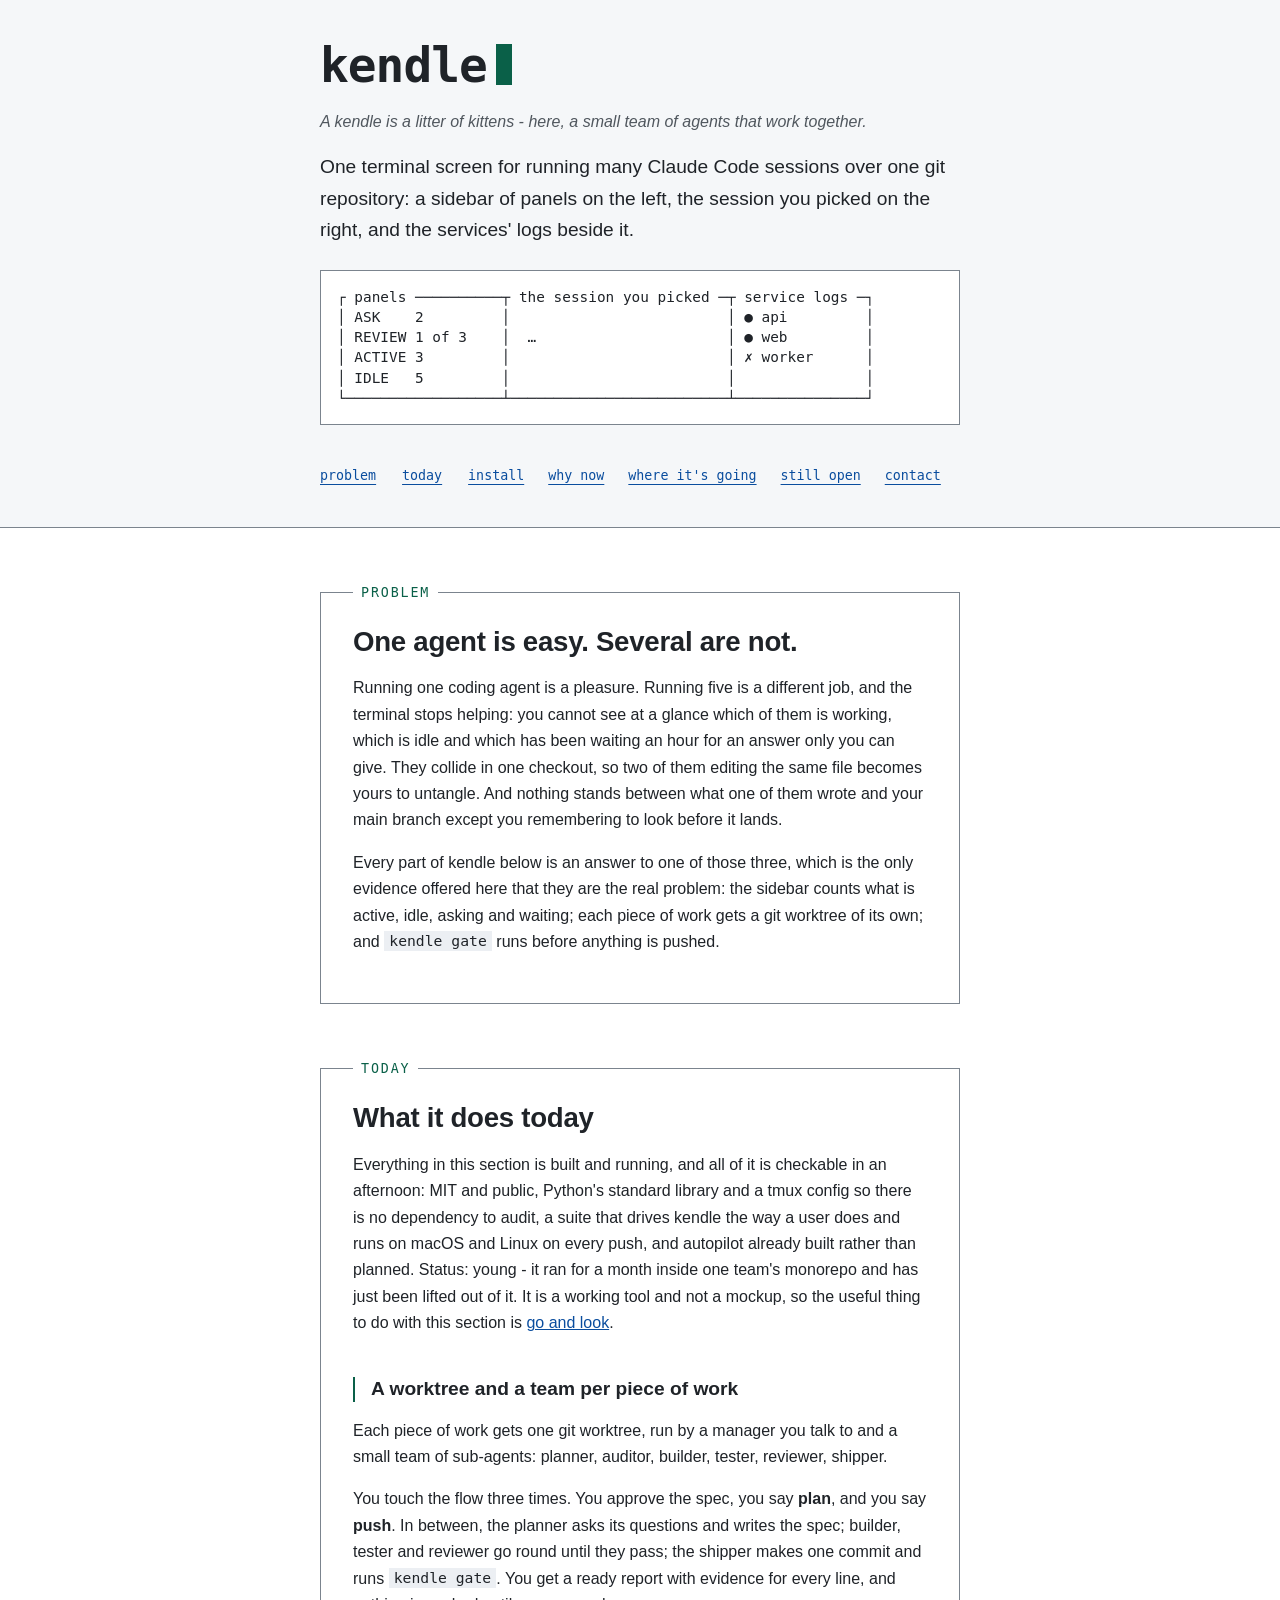
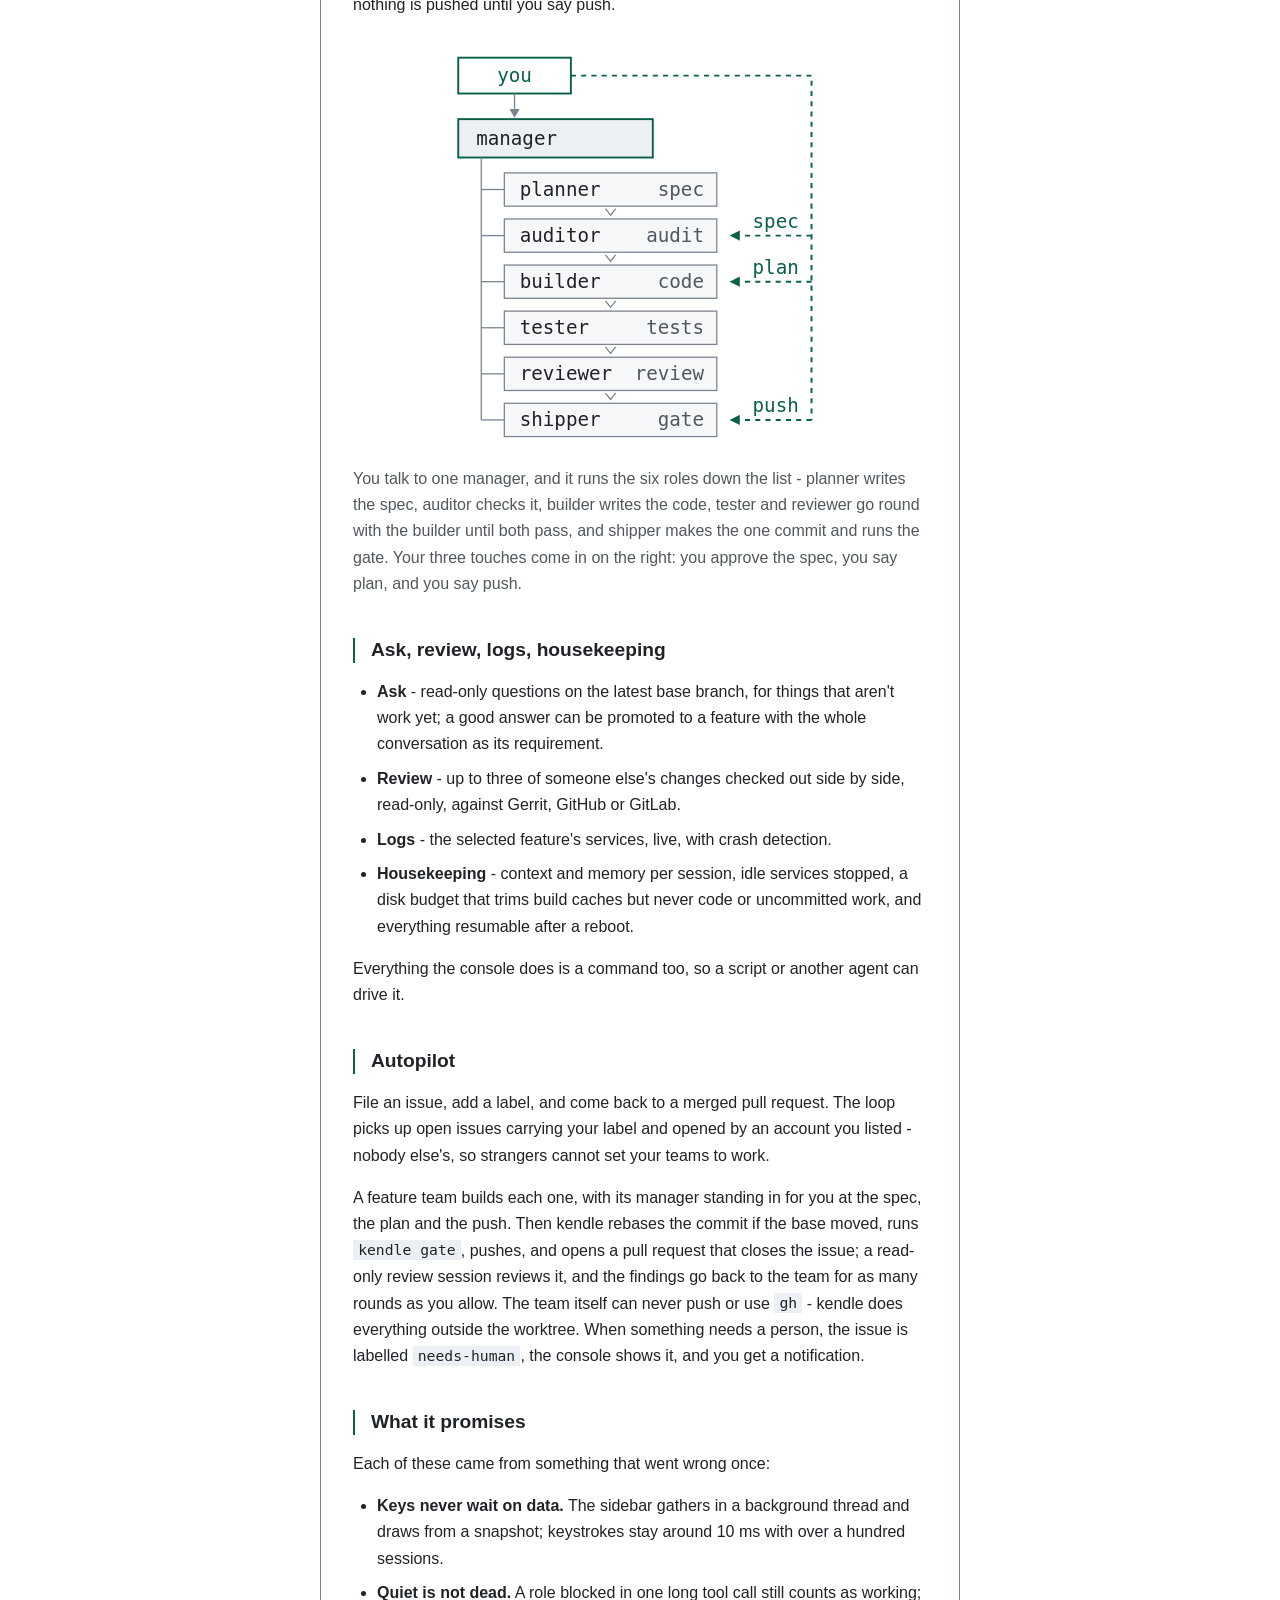
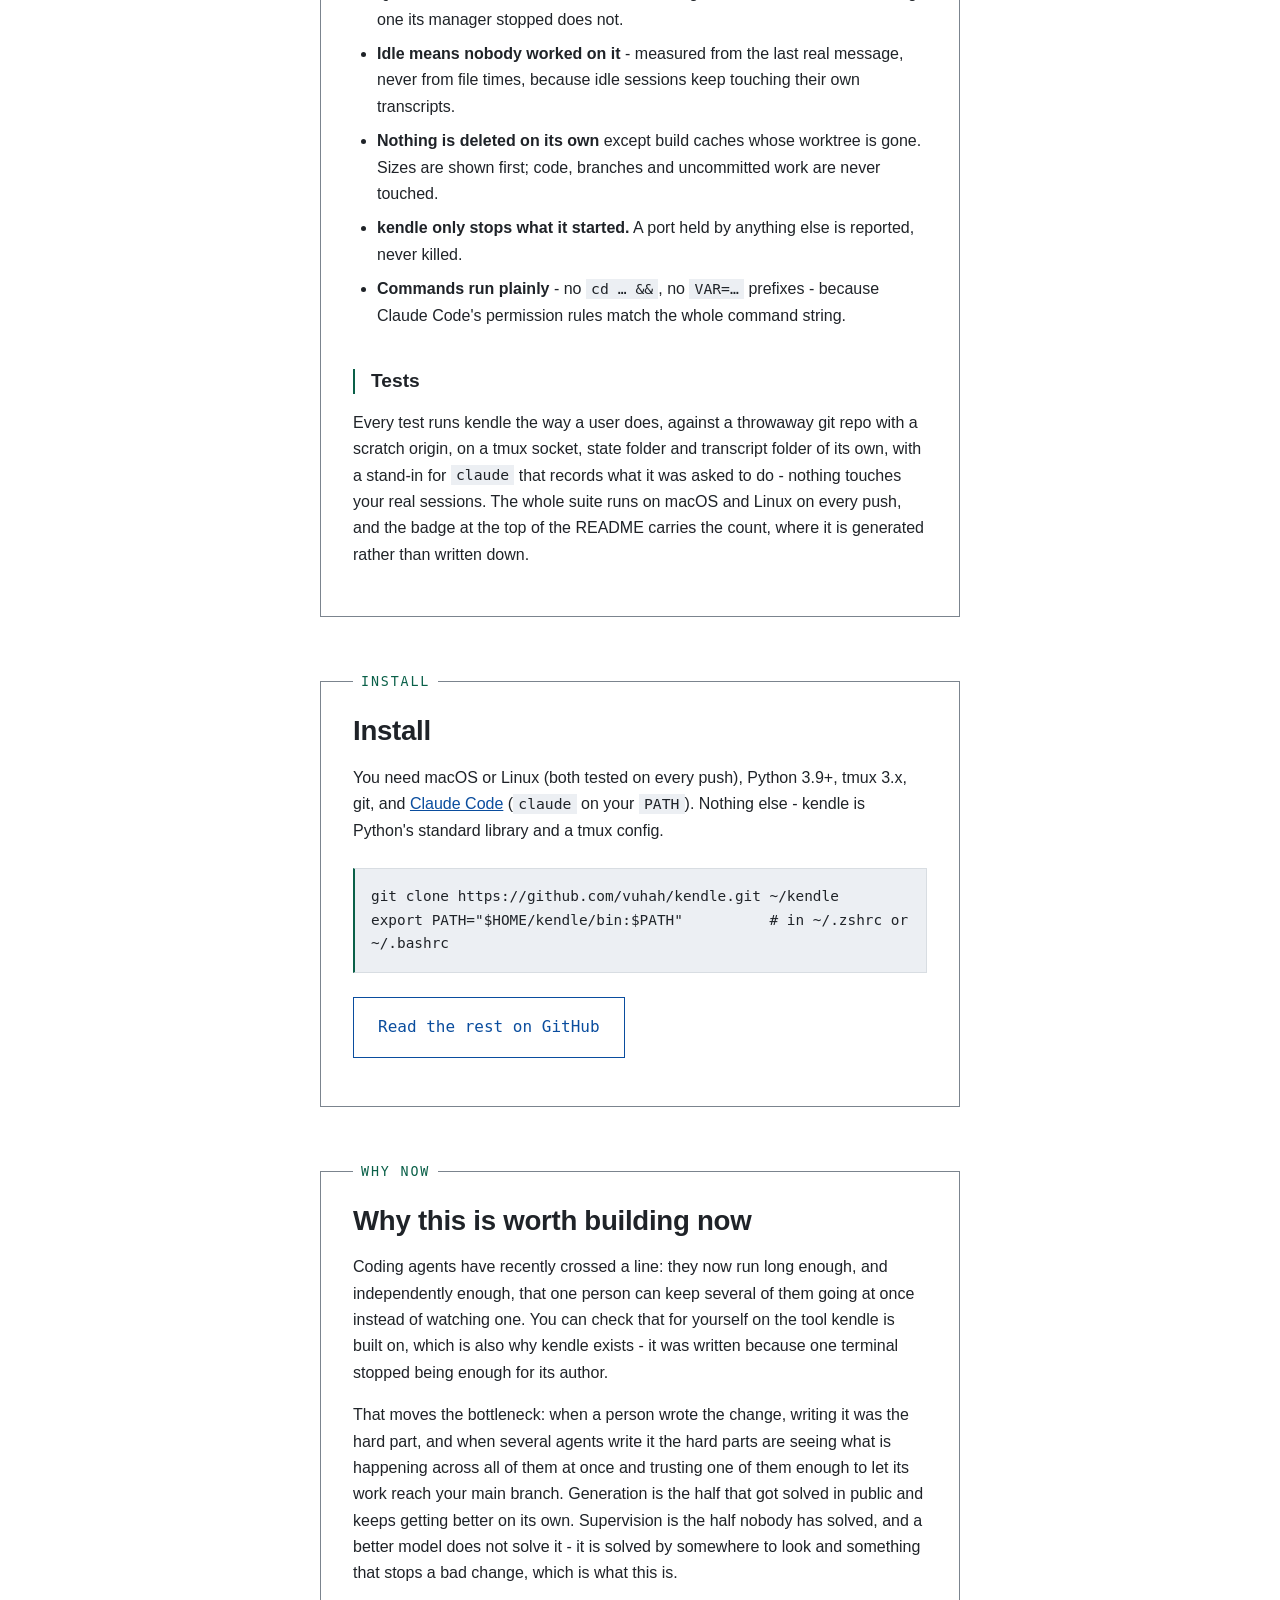
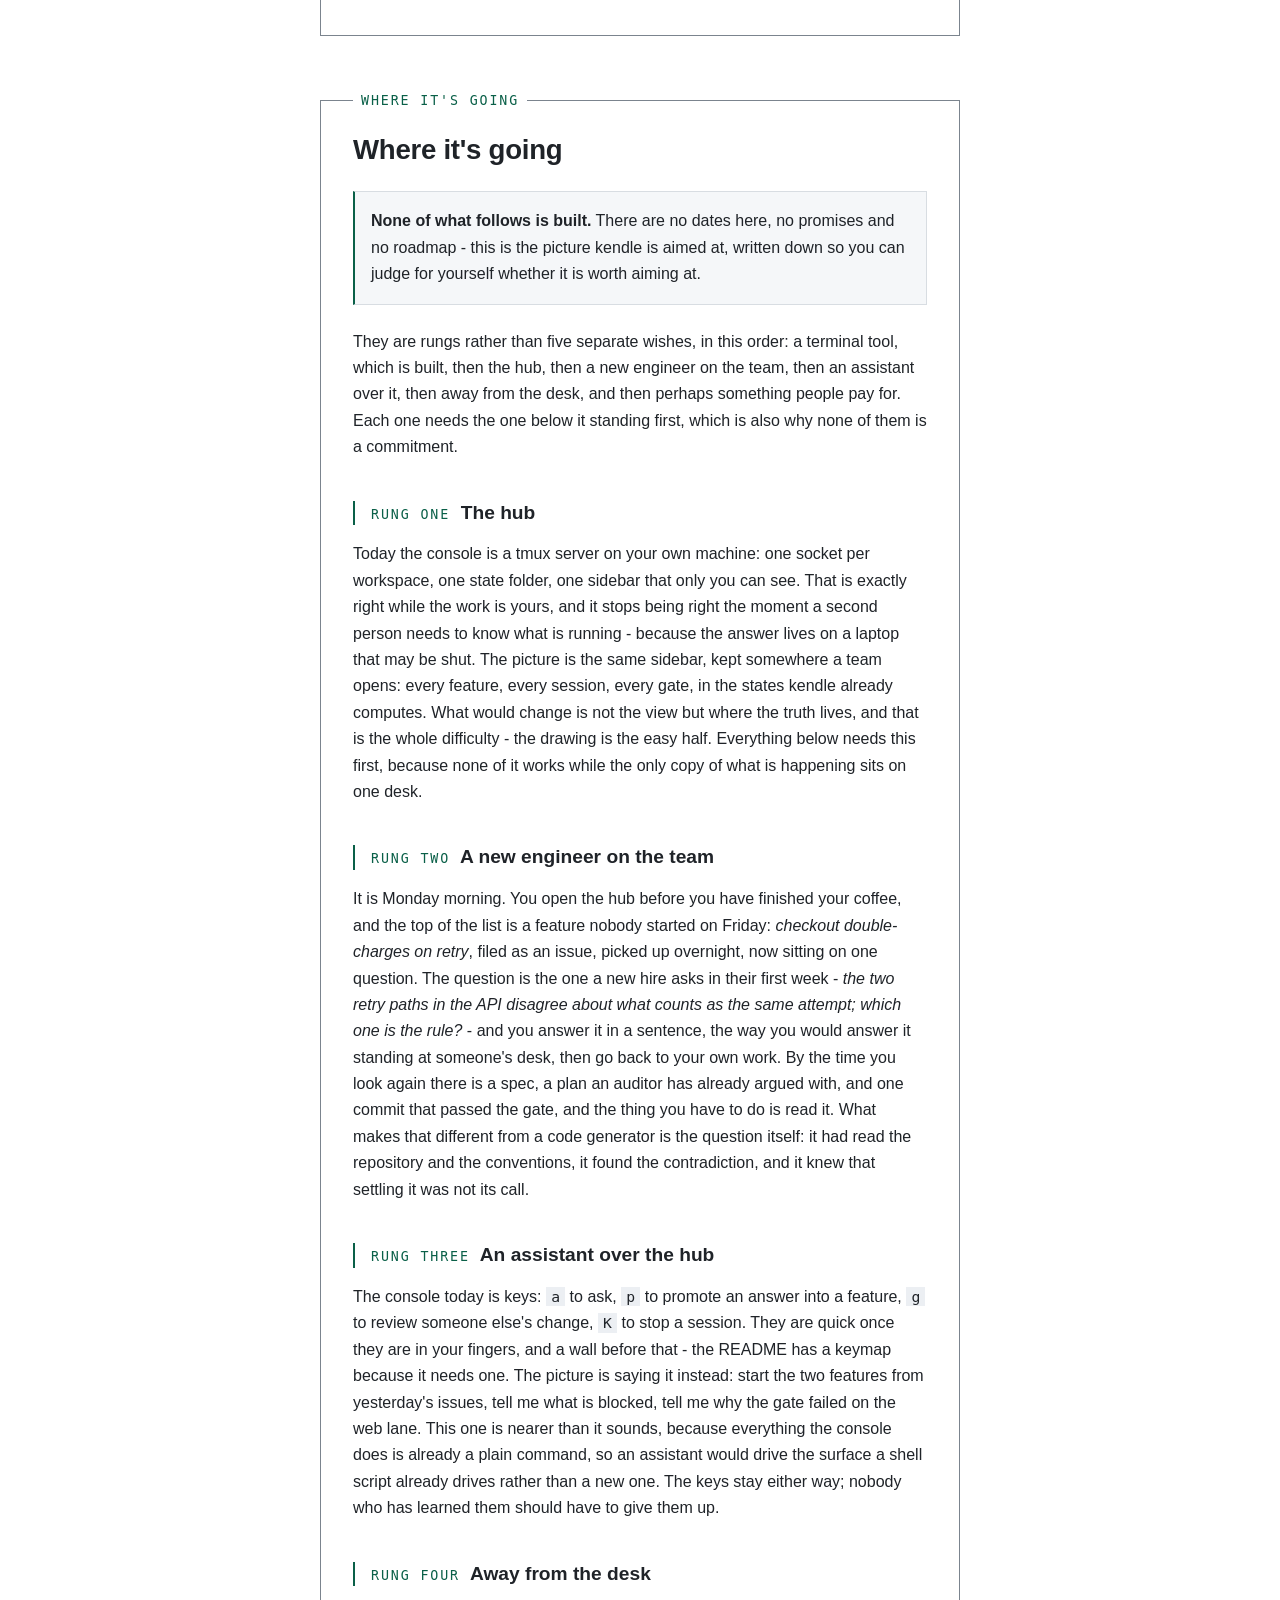
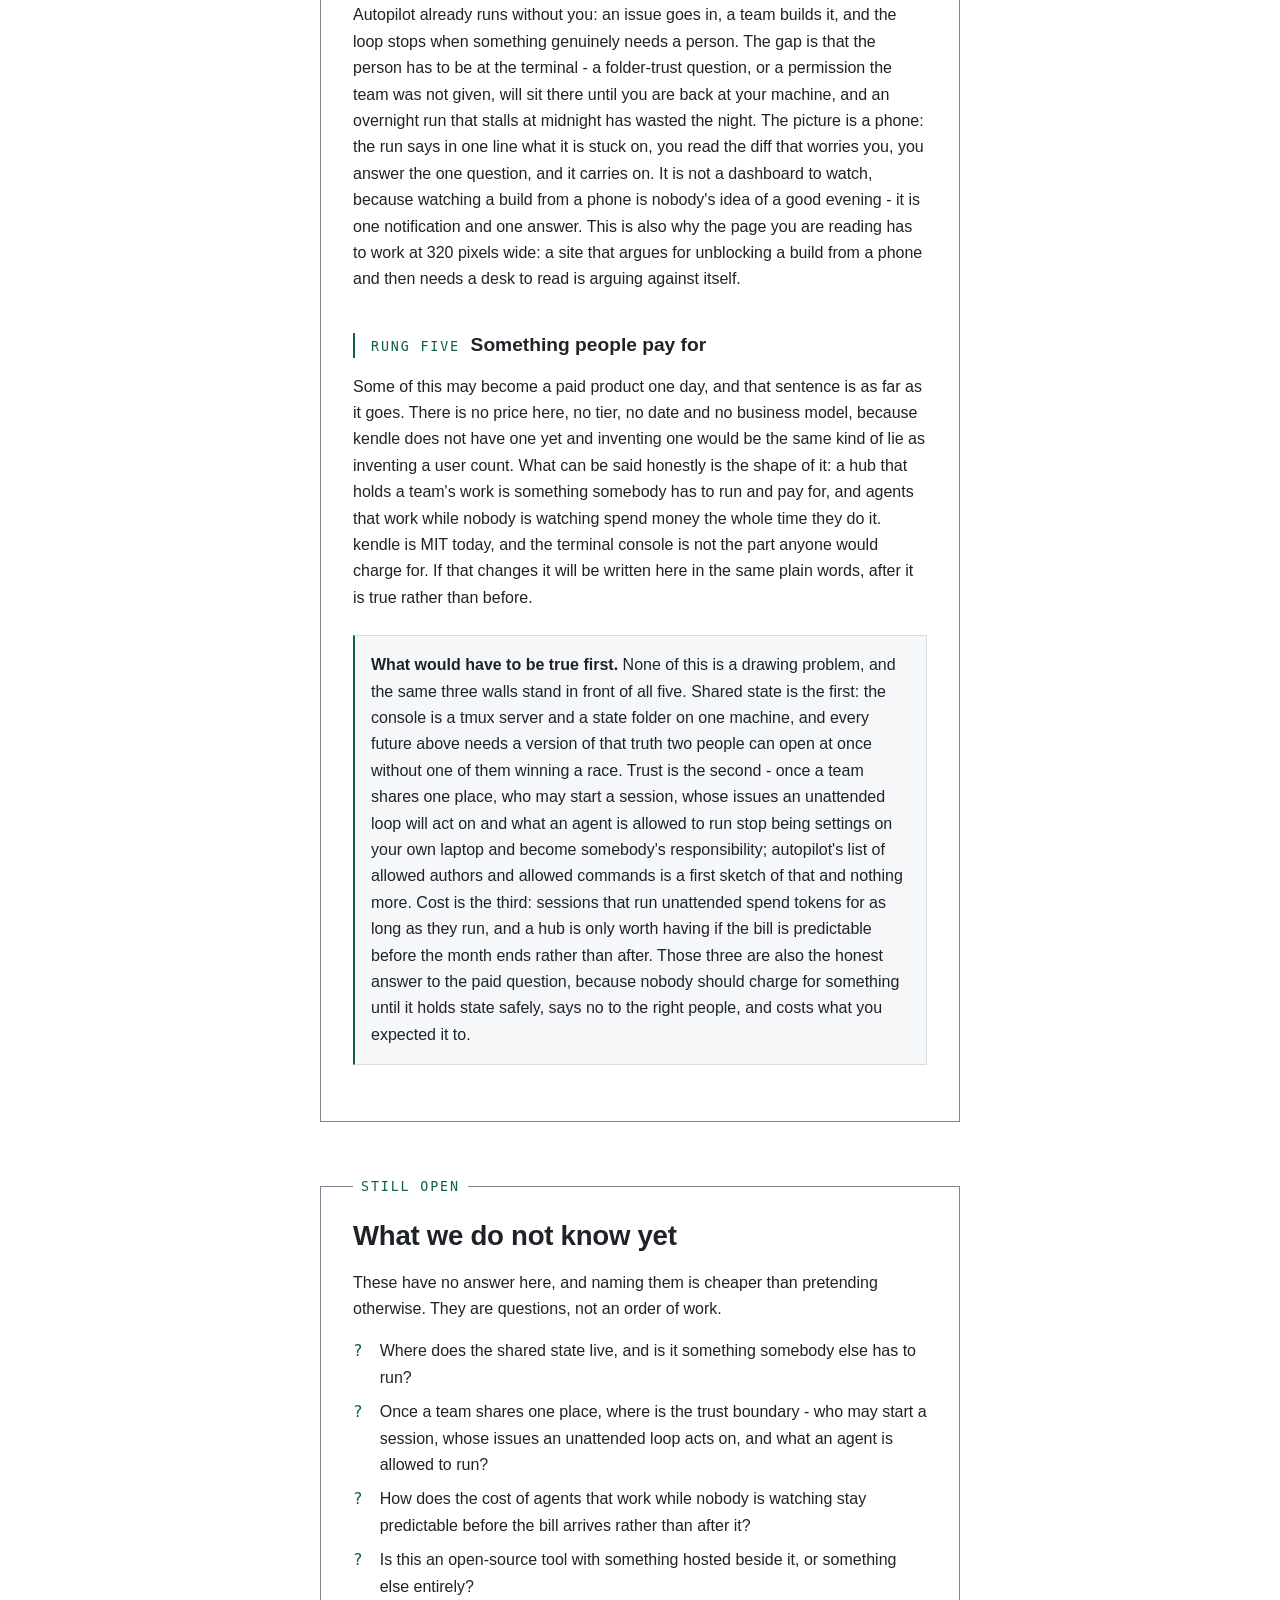
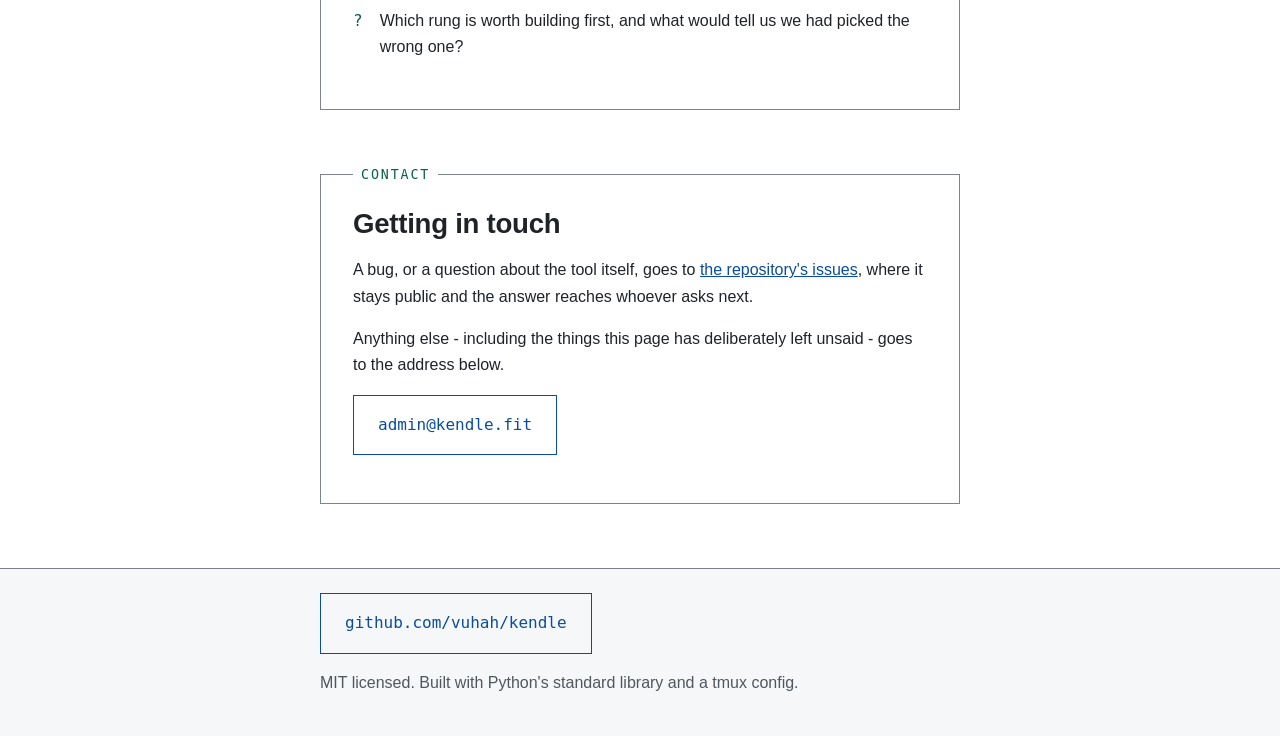
==== site/index.html @ 733be3de "A launch page at kendle.fit: what kendle does today, where it's going kendle had no public face. Any" ====
<!doctype html>
<html lang="en">
<head>
<meta charset="utf-8">
<meta name="viewport" content="width=device-width, initial-scale=1">
<title>kendle - one terminal screen for a team of agents</title>
<meta name="description" content="kendle runs many Claude Code sessions over one git repo from one terminal screen: a worktree per piece of work, a team of agents, a gate before any push.">
<link rel="canonical" href="https://kendle.fit/">
<meta property="og:title" content="kendle - one terminal screen for a team of agents">
<meta property="og:description" content="Many Claude Code sessions over one git repository, from a single terminal screen: a worktree per piece of work, a team of agents, and a gate before anything is pushed.">
<meta property="og:url" content="https://kendle.fit/">
<meta property="og:type" content="website">
<meta property="og:site_name" content="kendle">
<meta property="og:image" content="https://kendle.fit/og.png">
<meta name="twitter:card" content="summary_large_image">
<meta name="twitter:image" content="https://kendle.fit/og.png">
<link rel="stylesheet" href="style.css">
</head>
<body>

<header class="band">
<div class="wrap">
<h1>kendle</h1>
<p class="tagline">A kendle is a litter of kittens - here, a small team of agents that work together.</p>
<p class="lead">One terminal screen for running many Claude Code sessions over one git repository: a sidebar of panels on the left, the session you picked on the right, and the services' logs beside it.</p>
<pre class="diagram" tabindex="0" role="img" aria-label="The console: a sidebar of panels on the left, the session you picked in the middle, and service logs on the right.">
┌ panels ──────────┬ the session you picked ─┬ service logs ─┐
│ ASK    2         │                         │ ● api         │
│ REVIEW 1 of 3    │  …                      │ ● web         │
│ ACTIVE 3         │                         │ ✗ worker      │
│ IDLE   5         │                         │               │
└──────────────────┴─────────────────────────┴───────────────┘</pre>
<nav class="nav" aria-label="Sections">
<a href="#problem">problem</a>
<a href="#today">today</a>
<a href="#install">install</a>
<a href="#why-now">why now</a>
<a href="#vision">where it's going</a>
<a href="#open">still open</a>
<a href="#contact">contact</a>
</nav>
</div>
</header>

<main class="wrap">

<section id="problem" class="panel">
<h2><span class="tag" aria-hidden="true">problem</span> One agent is easy. Several are not.</h2>
<p>Running one coding agent is a pleasure. Running five is a different job, and the terminal stops helping: you cannot see at a glance which of them is working, which is idle and which has been waiting an hour for an answer only you can give. They collide in one checkout, so two of them editing the same file becomes yours to untangle. And nothing stands between what one of them wrote and your main branch except you remembering to look before it lands.</p>
<p>Every part of kendle below is an answer to one of those three, which is the only evidence offered here that they are the real problem: the sidebar counts what is active, idle, asking and waiting; each piece of work gets a git worktree of its own; and <code>kendle gate</code> runs before anything is pushed.</p>
</section>

<section id="today" class="panel">
<h2><span class="tag" aria-hidden="true">today</span> What it does today</h2>
<p>Everything in this section is built and running, and all of it is checkable in an afternoon: MIT and public, Python's standard library and a tmux config so there is no dependency to audit, a suite that drives kendle the way a user does and runs on macOS and Linux on every push, and autopilot already built rather than planned. Status: young - it ran for a month inside one team's monorepo and has just been lifted out of it. It is a working tool and not a mockup, so the useful thing to do with this section is <a href="https://github.com/vuhah/kendle">go and look</a>.</p>
<!-- slot: stage - where the project or the company actually is, in plain words -->

<h3>A worktree and a team per piece of work</h3>
<p>Each piece of work gets one git worktree, run by a manager you talk to and a small team of sub-agents: planner, auditor, builder, tester, reviewer, shipper.</p>
<p>You touch the flow three times. You approve the spec, you say <strong>plan</strong>, and you say <strong>push</strong>. In between, the planner asks its questions and writes the spec; builder, tester and reviewer go round until they pass; the shipper makes one commit and runs <code>kendle gate</code>. You get a ready report with evidence for every line, and nothing is pushed until you say push.</p>

<figure class="team">
<svg viewBox="0 0 300 312" role="img">
<title>You talk to one manager; the manager runs planner, auditor, builder, tester, reviewer and shipper in that order, and your three touches land on the spec, on plan and on push.</title>
<rect class="you-box" fill="none" stroke="currentColor" x="8" y="6" width="88" height="28"/>
<text class="touch" fill="currentColor" x="52" y="25" font-size="15" text-anchor="middle">you</text>
<path class="wire" fill="none" stroke="currentColor" d="M52 34 L52 46"/>
<path class="head" fill="currentColor" d="M48 46 L52 53 L56 46 Z"/>
<rect class="mgr" fill="none" stroke="currentColor" x="8" y="54" width="152" height="30"/>
<text fill="currentColor" x="22" y="74" font-size="15">manager</text>
<path class="wire" fill="none" stroke="currentColor" d="M26 84 L26 289"/>
<path class="you-wire" fill="none" stroke="currentColor" d="M96 20 L284 20 L284 289"/>

<path class="wire" fill="none" stroke="currentColor" d="M26 109 L44 109"/>
<rect class="box" fill="none" stroke="currentColor" x="44" y="96" width="166" height="26"/>
<text fill="currentColor" x="56" y="114" font-size="15">planner</text>
<text class="owns" fill="currentColor" x="200" y="114" font-size="15" text-anchor="end">spec</text>
<path class="wire" fill="none" stroke="currentColor" d="M123 124 L127 129 L131 124"/>

<path class="wire" fill="none" stroke="currentColor" d="M26 145 L44 145"/>
<rect class="box" fill="none" stroke="currentColor" x="44" y="132" width="166" height="26"/>
<text fill="currentColor" x="56" y="150" font-size="15">auditor</text>
<text class="owns" fill="currentColor" x="200" y="150" font-size="15" text-anchor="end">audit</text>
<path class="wire" fill="none" stroke="currentColor" d="M123 160 L127 165 L131 160"/>
<path class="you-wire" fill="none" stroke="currentColor" d="M284 145 L228 145"/>
<path class="you-head" fill="currentColor" d="M220 145 L228 141 L228 149 Z"/>
<text class="touch" fill="currentColor" x="256" y="139" font-size="15" text-anchor="middle">spec</text>

<path class="wire" fill="none" stroke="currentColor" d="M26 181 L44 181"/>
<rect class="box" fill="none" stroke="currentColor" x="44" y="168" width="166" height="26"/>
<text fill="currentColor" x="56" y="186" font-size="15">builder</text>
<text class="owns" fill="currentColor" x="200" y="186" font-size="15" text-anchor="end">code</text>
<path class="wire" fill="none" stroke="currentColor" d="M123 196 L127 201 L131 196"/>
<path class="you-wire" fill="none" stroke="currentColor" d="M284 181 L228 181"/>
<path class="you-head" fill="currentColor" d="M220 181 L228 177 L228 185 Z"/>
<text class="touch" fill="currentColor" x="256" y="175" font-size="15" text-anchor="middle">plan</text>

<path class="wire" fill="none" stroke="currentColor" d="M26 217 L44 217"/>
<rect class="box" fill="none" stroke="currentColor" x="44" y="204" width="166" height="26"/>
<text fill="currentColor" x="56" y="222" font-size="15">tester</text>
<text class="owns" fill="currentColor" x="200" y="222" font-size="15" text-anchor="end">tests</text>
<path class="wire" fill="none" stroke="currentColor" d="M123 232 L127 237 L131 232"/>

<path class="wire" fill="none" stroke="currentColor" d="M26 253 L44 253"/>
<rect class="box" fill="none" stroke="currentColor" x="44" y="240" width="166" height="26"/>
<text fill="currentColor" x="56" y="258" font-size="15">reviewer</text>
<text class="owns" fill="currentColor" x="200" y="258" font-size="15" text-anchor="end">review</text>
<path class="wire" fill="none" stroke="currentColor" d="M123 268 L127 273 L131 268"/>

<path class="wire" fill="none" stroke="currentColor" d="M26 289 L44 289"/>
<rect class="box" fill="none" stroke="currentColor" x="44" y="276" width="166" height="26"/>
<text fill="currentColor" x="56" y="294" font-size="15">shipper</text>
<text class="owns" fill="currentColor" x="200" y="294" font-size="15" text-anchor="end">gate</text>
<path class="you-wire" fill="none" stroke="currentColor" d="M284 289 L228 289"/>
<path class="you-head" fill="currentColor" d="M220 289 L228 285 L228 293 Z"/>
<text class="touch" fill="currentColor" x="256" y="283" font-size="15" text-anchor="middle">push</text>
</svg>
<figcaption>You talk to one manager, and it runs the six roles down the list - planner writes the spec, auditor checks it, builder writes the code, tester and reviewer go round with the builder until both pass, and shipper makes the one commit and runs the gate. Your three touches come in on the right: you approve the spec, you say plan, and you say push.</figcaption>
</figure>

<h3>Ask, review, logs, housekeeping</h3>
<ul>
<li><strong>Ask</strong> - read-only questions on the latest base branch, for things that aren't work yet; a good answer can be promoted to a feature with the whole conversation as its requirement.</li>
<li><strong>Review</strong> - up to three of someone else's changes checked out side by side, read-only, against Gerrit, GitHub or GitLab.</li>
<li><strong>Logs</strong> - the selected feature's services, live, with crash detection.</li>
<li><strong>Housekeeping</strong> - context and memory per session, idle services stopped, a disk budget that trims build caches but never code or uncommitted work, and everything resumable after a reboot.</li>
</ul>
<p>Everything the console does is a command too, so a script or another agent can drive it.</p>

<h3>Autopilot</h3>
<p>File an issue, add a label, and come back to a merged pull request. The loop picks up open issues carrying your label and opened by an account you listed - nobody else's, so strangers cannot set your teams to work.</p>
<p>A feature team builds each one, with its manager standing in for you at the spec, the plan and the push. Then kendle rebases the commit if the base moved, runs <code>kendle gate</code>, pushes, and opens a pull request that closes the issue; a read-only review session reviews it, and the findings go back to the team for as many rounds as you allow. The team itself can never push or use <code>gh</code> - kendle does everything outside the worktree. When something needs a person, the issue is labelled <code>needs-human</code>, the console shows it, and you get a notification.</p>

<h3>What it promises</h3>
<p>Each of these came from something that went wrong once:</p>
<ul>
<li><strong>Keys never wait on data.</strong> The sidebar gathers in a background thread and draws from a snapshot; keystrokes stay around 10 ms with over a hundred sessions.</li>
<li><strong>Quiet is not dead.</strong> A role blocked in one long tool call still counts as working; one its manager stopped does not.</li>
<li><strong>Idle means nobody worked on it</strong> - measured from the last real message, never from file times, because idle sessions keep touching their own transcripts.</li>
<li><strong>Nothing is deleted on its own</strong> except build caches whose worktree is gone. Sizes are shown first; code, branches and uncommitted work are never touched.</li>
<li><strong>kendle only stops what it started.</strong> A port held by anything else is reported, never killed.</li>
<li><strong>Commands run plainly</strong> - no <code>cd … &amp;&amp;</code>, no <code>VAR=…</code> prefixes - because Claude Code's permission rules match the whole command string.</li>
</ul>

<h3>Tests</h3>
<p>Every test runs kendle the way a user does, against a throwaway git repo with a scratch origin, on a tmux socket, state folder and transcript folder of its own, with a stand-in for <code>claude</code> that records what it was asked to do - nothing touches your real sessions. The whole suite runs on macOS and Linux on every push, and the badge at the top of the README carries the count, where it is generated rather than written down.</p>
<!-- slot: usage - real usage, only where it exists and can be checked -->
</section>

<section id="install" class="panel">
<h2><span class="tag" aria-hidden="true">install</span> Install</h2>
<p>You need macOS or Linux (both tested on every push), Python 3.9+, tmux 3.x, git, and <a href="https://claude.com/claude-code">Claude Code</a> (<code>claude</code> on your <code>PATH</code>). Nothing else - kendle is Python's standard library and a tmux config.</p>
<pre class="commands"><code>git clone https://github.com/vuhah/kendle.git ~/kendle
export PATH="$HOME/kendle/bin:$PATH"          # in ~/.zshrc or ~/.bashrc</code></pre>
<p><a class="cta" href="https://github.com/vuhah/kendle">Read the rest on GitHub</a></p>
</section>

<section id="why-now" class="panel">
<h2><span class="tag" aria-hidden="true">why now</span> Why this is worth building now</h2>
<p>Coding agents have recently crossed a line: they now run long enough, and independently enough, that one person can keep several of them going at once instead of watching one. You can check that for yourself on the tool kendle is built on, which is also why kendle exists - it was written because one terminal stopped being enough for its author.</p>
<p>That moves the bottleneck: when a person wrote the change, writing it was the hard part, and when several agents write it the hard parts are seeing what is happening across all of them at once and trusting one of them enough to let its work reach your main branch. Generation is the half that got solved in public and keeps getting better on its own. Supervision is the half nobody has solved, and a better model does not solve it - it is solved by somewhere to look and something that stops a bad change, which is what this is.</p>
</section>

<section id="vision" class="panel">
<h2><span class="tag" aria-hidden="true">where it's going</span> Where it's going</h2>
<p class="notice"><strong>None of what follows is built.</strong> There are no dates here, no promises and no roadmap - this is the picture kendle is aimed at, written down so you can judge for yourself whether it is worth aiming at.</p>
<p>They are rungs rather than five separate wishes, in this order: a terminal tool, which is built, then the hub, then a new engineer on the team, then an assistant over it, then away from the desk, and then perhaps something people pay for. Each one needs the one below it standing first, which is also why none of them is a commitment.</p>

<h3><span class="rung">rung one</span> The hub</h3>
<p>Today the console is a tmux server on your own machine: one socket per workspace, one state folder, one sidebar that only you can see. That is exactly right while the work is yours, and it stops being right the moment a second person needs to know what is running - because the answer lives on a laptop that may be shut. The picture is the same sidebar, kept somewhere a team opens: every feature, every session, every gate, in the states kendle already computes. What would change is not the view but where the truth lives, and that is the whole difficulty - the drawing is the easy half. Everything below needs this first, because none of it works while the only copy of what is happening sits on one desk.</p>

<h3><span class="rung">rung two</span> A new engineer on the team</h3>
<p>It is Monday morning. You open the hub before you have finished your coffee, and the top of the list is a feature nobody started on Friday: <em>checkout double-charges on retry</em>, filed as an issue, picked up overnight, now sitting on one question. The question is the one a new hire asks in their first week - <em>the two retry paths in the API disagree about what counts as the same attempt; which one is the rule?</em> - and you answer it in a sentence, the way you would answer it standing at someone's desk, then go back to your own work. By the time you look again there is a spec, a plan an auditor has already argued with, and one commit that passed the gate, and the thing you have to do is read it. What makes that different from a code generator is the question itself: it had read the repository and the conventions, it found the contradiction, and it knew that settling it was not its call.</p>

<h3><span class="rung">rung three</span> An assistant over the hub</h3>
<p>The console today is keys: <code>a</code> to ask, <code>p</code> to promote an answer into a feature, <code>g</code> to review someone else's change, <code>K</code> to stop a session. They are quick once they are in your fingers, and a wall before that - the README has a keymap because it needs one. The picture is saying it instead: start the two features from yesterday's issues, tell me what is blocked, tell me why the gate failed on the web lane. This one is nearer than it sounds, because everything the console does is already a plain command, so an assistant would drive the surface a shell script already drives rather than a new one. The keys stay either way; nobody who has learned them should have to give them up.</p>

<h3><span class="rung">rung four</span> Away from the desk</h3>
<p>Autopilot already runs without you: an issue goes in, a team builds it, and the loop stops when something genuinely needs a person. The gap is that the person has to be at the terminal - a folder-trust question, or a permission the team was not given, will sit there until you are back at your machine, and an overnight run that stalls at midnight has wasted the night. The picture is a phone: the run says in one line what it is stuck on, you read the diff that worries you, you answer the one question, and it carries on. It is not a dashboard to watch, because watching a build from a phone is nobody's idea of a good evening - it is one notification and one answer. This is also why the page you are reading has to work at 320 pixels wide: a site that argues for unblocking a build from a phone and then needs a desk to read is arguing against itself.</p>

<h3><span class="rung">rung five</span> Something people pay for</h3>
<p>Some of this may become a paid product one day, and that sentence is as far as it goes. There is no price here, no tier, no date and no business model, because kendle does not have one yet and inventing one would be the same kind of lie as inventing a user count. What can be said honestly is the shape of it: a hub that holds a team's work is something somebody has to run and pay for, and agents that work while nobody is watching spend money the whole time they do it. kendle is MIT today, and the terminal console is not the part anyone would charge for. If that changes it will be written here in the same plain words, after it is true rather than before.</p>

<p class="notice"><strong>What would have to be true first.</strong> None of this is a drawing problem, and the same three walls stand in front of all five. Shared state is the first: the console is a tmux server and a state folder on one machine, and every future above needs a version of that truth two people can open at once without one of them winning a race. Trust is the second - once a team shares one place, who may start a session, whose issues an unattended loop will act on and what an agent is allowed to run stop being settings on your own laptop and become somebody's responsibility; autopilot's list of allowed authors and allowed commands is a first sketch of that and nothing more. Cost is the third: sessions that run unattended spend tokens for as long as they run, and a hub is only worth having if the bill is predictable before the month ends rather than after. Those three are also the honest answer to the paid question, because nobody should charge for something until it holds state safely, says no to the right people, and costs what you expected it to.</p>
</section>

<section id="open" class="panel">
<h2><span class="tag" aria-hidden="true">still open</span> What we do not know yet</h2>
<p>These have no answer here, and naming them is cheaper than pretending otherwise. They are questions, not an order of work.</p>
<ul class="questions">
<li>Where does the shared state live, and is it something somebody else has to run?</li>
<li>Once a team shares one place, where is the trust boundary - who may start a session, whose issues an unattended loop acts on, and what an agent is allowed to run?</li>
<li>How does the cost of agents that work while nobody is watching stay predictable before the bill arrives rather than after it?</li>
<li>Is this an open-source tool with something hosted beside it, or something else entirely?</li>
<li>Which rung is worth building first, and what would tell us we had picked the wrong one?</li>
</ul>
</section>

<section id="contact" class="panel">
<h2><span class="tag" aria-hidden="true">contact</span> Getting in touch</h2>
<!-- slot: who - who is behind this, named, and what they have built before -->
<p>A bug, or a question about the tool itself, goes to <a href="https://github.com/vuhah/kendle">the repository's issues</a>, where it stays public and the answer reaches whoever asks next.</p>
<p>Anything else - including the things this page has deliberately left unsaid - goes to the address below.</p>
<!-- slot: raising - what is being raised and what it would be spent on -->
<p><a class="cta" href="mailto:admin@kendle.fit">admin@kendle.fit</a></p>
</section>

</main>

<footer class="band">
<div class="wrap">
<p><a class="cta" href="https://github.com/vuhah/kendle">github.com/vuhah/kendle</a></p>
<p class="fine">MIT licensed. Built with Python's standard library and a tmux config.</p>
</div>
</footer>

</body>
</html>
---- site/style.css ----
/* The whole site's styling. One file, no imports, nothing fetched from anywhere else, so the page
   opens the same from disk as it does from the web.

   The look is taken from the tool rather than invented for it. kendle is a tmux console: a framed
   sidebar, box rules, and a short monospace label set into the top edge of each panel. So every
   section here is a framed panel with its label notched into the rule, the way `┌ panels ─────` is
   drawn, and monospace carries the wordmark, the labels, the role names, the diagram and code -
   never a paragraph of prose. One type scale and one spacing step live on :root and every size in
   the file names a step. It all has to be readable at 320 pixels wide, because half the page argues
   for using kendle from a phone. */

:root {
  color-scheme: light dark;

  /* Type: one ratio, 1.2, from a 1rem body. */
  --f--1: 0.833rem;
  --f-0: 1rem;
  --f-1: 1.2rem;
  --f-2: 1.44rem;
  --f-3: 1.728rem;
  --f-4: 2.074rem;
  --f-5: 2.488rem;
  --f-6: 2.986rem;

  /* Space: one step and the multiples of it the page uses. */
  --space: 0.5rem;
  --s1: var(--space);
  --s2: calc(var(--space) * 2);
  --s3: calc(var(--space) * 3);
  --s4: calc(var(--space) * 4);
  --s5: calc(var(--space) * 5);
  --s6: calc(var(--space) * 6);
  --s8: calc(var(--space) * 8);

  /* The gutter, so the panel labels line up with the text inside them. */
  --pad: var(--s2);

  --sans: -apple-system, BlinkMacSystemFont, "Segoe UI", Roboto, Helvetica, Arial, sans-serif;
  --mono: ui-monospace, SFMono-Regular, Menlo, Consolas, "DejaVu Sans Mono", monospace;

  /* Light. The accent is the console's own "working" green; --rule-strong is the one that carries
     meaning - panel frames and the diagram - so it is held above 3:1, not left at a hairline. */
  --bg: #ffffff;
  --surface: #f5f7f9;
  --sunken: #eceff3;
  --text: #1f2328;
  --muted: #50575e;
  --link: #0a4d9e;
  --accent: #0a6048;
  --rule: #d8dde2;
  --rule-strong: #7b848e;
}

@media (prefers-color-scheme: dark) {
  :root {
    --bg: #0d1117;
    --surface: #161b22;
    --sunken: #11161d;
    --text: #e6edf3;
    --muted: #9aa6b2;
    --link: #7cb7ff;
    --accent: #5fd6a8;
    --rule: #262d36;
    --rule-strong: #68737f;
  }
}

* { box-sizing: border-box; }

body {
  margin: 0;
  background: var(--bg);
  color: var(--text);
  font-family: var(--sans);
  font-size: 100%;
  line-height: 1.65;
}

.wrap {
  max-width: 44rem;
  margin: 0 auto;
  padding: 0 var(--pad);
}

/* The header and the footer are the surface the panels sit on, as the sidebar is behind the panes. */
.band {
  background: var(--surface);
  border-bottom: 1px solid var(--rule-strong);
}

footer.band {
  border-bottom: 0;
  border-top: 1px solid var(--rule-strong);
  margin-top: var(--s8);
}

header.band .wrap { padding-top: var(--s5); padding-bottom: var(--s3); }
footer.band .wrap { padding-top: var(--s3); padding-bottom: var(--s5); }

h1 {
  font-family: var(--mono);
  font-size: var(--f-5);
  font-weight: 700;
  line-height: 1.1;
  letter-spacing: -0.02em;
  margin: 0;
}

/* The block cursor after the wordmark. It is empty generated content, so a screen reader reads the
   name and nothing else. */
h1::after {
  content: "";
  display: inline-block;
  width: 0.55ch;
  height: 0.85em;
  margin-left: 0.2em;
  vertical-align: -0.06em;
  background: var(--accent);
}

h2 {
  font-size: var(--f-3);
  line-height: 1.25;
  letter-spacing: -0.01em;
  margin: 0 0 var(--s2);
}

h3 {
  font-size: var(--f-1);
  line-height: 1.3;
  margin: var(--s5) 0 var(--s2);
  padding-left: var(--s2);
  border-left: 2px solid var(--accent);
}

p, ul { max-width: 68ch; }

p { margin: 0 0 var(--s2); }

ul {
  margin: 0 0 var(--s2);
  padding-left: var(--s3);
}

li { margin-bottom: var(--s1); }

a { color: var(--link); }

a:focus-visible {
  outline: 2px solid var(--link);
  outline-offset: 2px;
}

code {
  font-family: var(--mono);
  font-size: 0.92em;
  background: var(--sunken);
  padding: 0.1em 0.35em;
}

pre {
  font-family: var(--mono);
  font-size: 0.9em;
}

pre code {
  background: none;
  padding: 0;
  font-size: 1em;
}

/* Each section is a panel with its name set into the top rule, the way the console draws one. */
.panel {
  position: relative;
  border: 1px solid var(--rule-strong);
  padding: 0 var(--pad) var(--s4);
  margin: var(--s8) 0;
}

.panel > h2 { padding-top: var(--s4); }

.panel > h2 .tag {
  position: absolute;
  top: 0;
  left: var(--pad);
  transform: translateY(-50%);
  background: var(--bg);
  padding: 0 var(--s1);
  font-family: var(--mono);
  font-size: var(--f--1);
  font-weight: 400;
  letter-spacing: 0.14em;
  text-transform: uppercase;
  color: var(--accent);
  white-space: nowrap;
}

.tagline {
  color: var(--muted);
  font-style: italic;
  margin-top: var(--s2);
}

.lead { font-size: var(--f-1); }

.fine { color: var(--muted); margin: 0; }

/* The panel diagram is drawn with box characters: it cannot wrap, so it scrolls inside its own box
   rather than pushing the page sideways. This is the only overflow rule in the file. */
pre.diagram {
  overflow-x: auto;
  background: var(--bg);
  border: 1px solid var(--rule-strong);
  padding: var(--s2);
  margin: var(--s3) 0;
  font-size: 0.8em;
  line-height: 1.4;
}

pre.commands {
  background: var(--sunken);
  border: 1px solid var(--rule);
  border-left: 2px solid var(--accent);
  padding: var(--s2);
  margin: var(--s3) 0;
  white-space: pre-wrap;
  overflow-wrap: anywhere;
}

.notice {
  background: var(--surface);
  border: 1px solid var(--rule);
  border-left: 2px solid var(--accent);
  padding: var(--s2);
  margin: var(--s3) 0;
  max-width: 68ch;
}

/* The rung marker on each future, so the five read as one ladder. */
.rung {
  font-family: var(--mono);
  font-size: var(--f--1);
  font-weight: 400;
  letter-spacing: 0.14em;
  text-transform: uppercase;
  color: var(--accent);
  margin-right: 0.4em;
}

/* The open questions are questions, and the marker says so. */
.questions {
  list-style: none;
  padding-left: 0;
}

.questions li {
  position: relative;
  padding-left: 3ch;
}

.questions li::before {
  content: "?";
  position: absolute;
  left: 0;
  font-family: var(--mono);
  color: var(--accent);
}

/* The team drawn as the console frames it. The sizes inside the SVG are user units on a 300-wide
   viewBox, so capping the measure here is what keeps its smallest text above 12 pixels on a phone
   and stops it swelling on a wide screen. */
.team {
  margin: var(--s4) 0;
}

.team svg {
  display: block;
  width: 100%;
  max-width: 24rem;
  height: auto;
  margin: 0 auto;
}

.team .box {
  fill: var(--surface);
  stroke: var(--rule-strong);
}

.team .mgr {
  fill: var(--sunken);
  stroke: var(--accent);
  stroke-width: 1.5;
}

.team .you-box {
  fill: none;
  stroke: var(--accent);
  stroke-width: 1.5;
}

.team .wire {
  fill: none;
  stroke: var(--rule-strong);
}

.team .head { fill: var(--rule-strong); }

.team .you-wire {
  fill: none;
  stroke: var(--accent);
  stroke-width: 1.5;
  stroke-dasharray: 4 4;
}

.team .you-head { fill: var(--accent); }

.team text {
  font-family: var(--mono);
  fill: var(--text);
}

.team .owns { fill: var(--muted); }

.team .touch { fill: var(--accent); }

.team figcaption {
  color: var(--muted);
  max-width: 68ch;
  margin-top: var(--s2);
}

/* Standalone links are tap targets before they are links: at least 44 by 44 CSS pixels. */
.nav {
  display: flex;
  flex-wrap: wrap;
  gap: 0 var(--s3);
  margin-top: var(--s3);
  font-family: var(--mono);
  font-size: var(--f--1);
}

.nav a {
  display: inline-block;
  min-height: 2.75rem;
  min-width: 2.75rem;
  padding: var(--s2) 0;
  text-align: center;
  text-underline-offset: 0.3em;
}

.cta {
  display: inline-block;
  font-family: var(--mono);
  font-size: var(--f-0);
  min-height: 2.75rem;
  min-width: 2.75rem;
  padding: var(--s2) var(--s3);
  border: 1px solid var(--link);
  text-decoration: none;
}

.cta:hover {
  background: var(--sunken);
  text-decoration: underline;
}

@media (min-width: 40rem) {
  :root { --pad: var(--s4); }

  h1 { font-size: var(--f-6); }

  pre.diagram { font-size: 0.9em; }
}

/* The one moving thing on the page: the cursor after the wordmark, in the header, where nobody is
   reading a sentence. Opacity only, and nothing moves at all for a reader who asked it not to. */
@media (prefers-reduced-motion: no-preference) {
  h1::after { animation: blink 1.5s step-end infinite; }

  .cta { transition: background 0.15s linear; }

  @keyframes blink {
    0%, 65% { opacity: 1; }
    70%, 100% { opacity: 0; }
  }
}
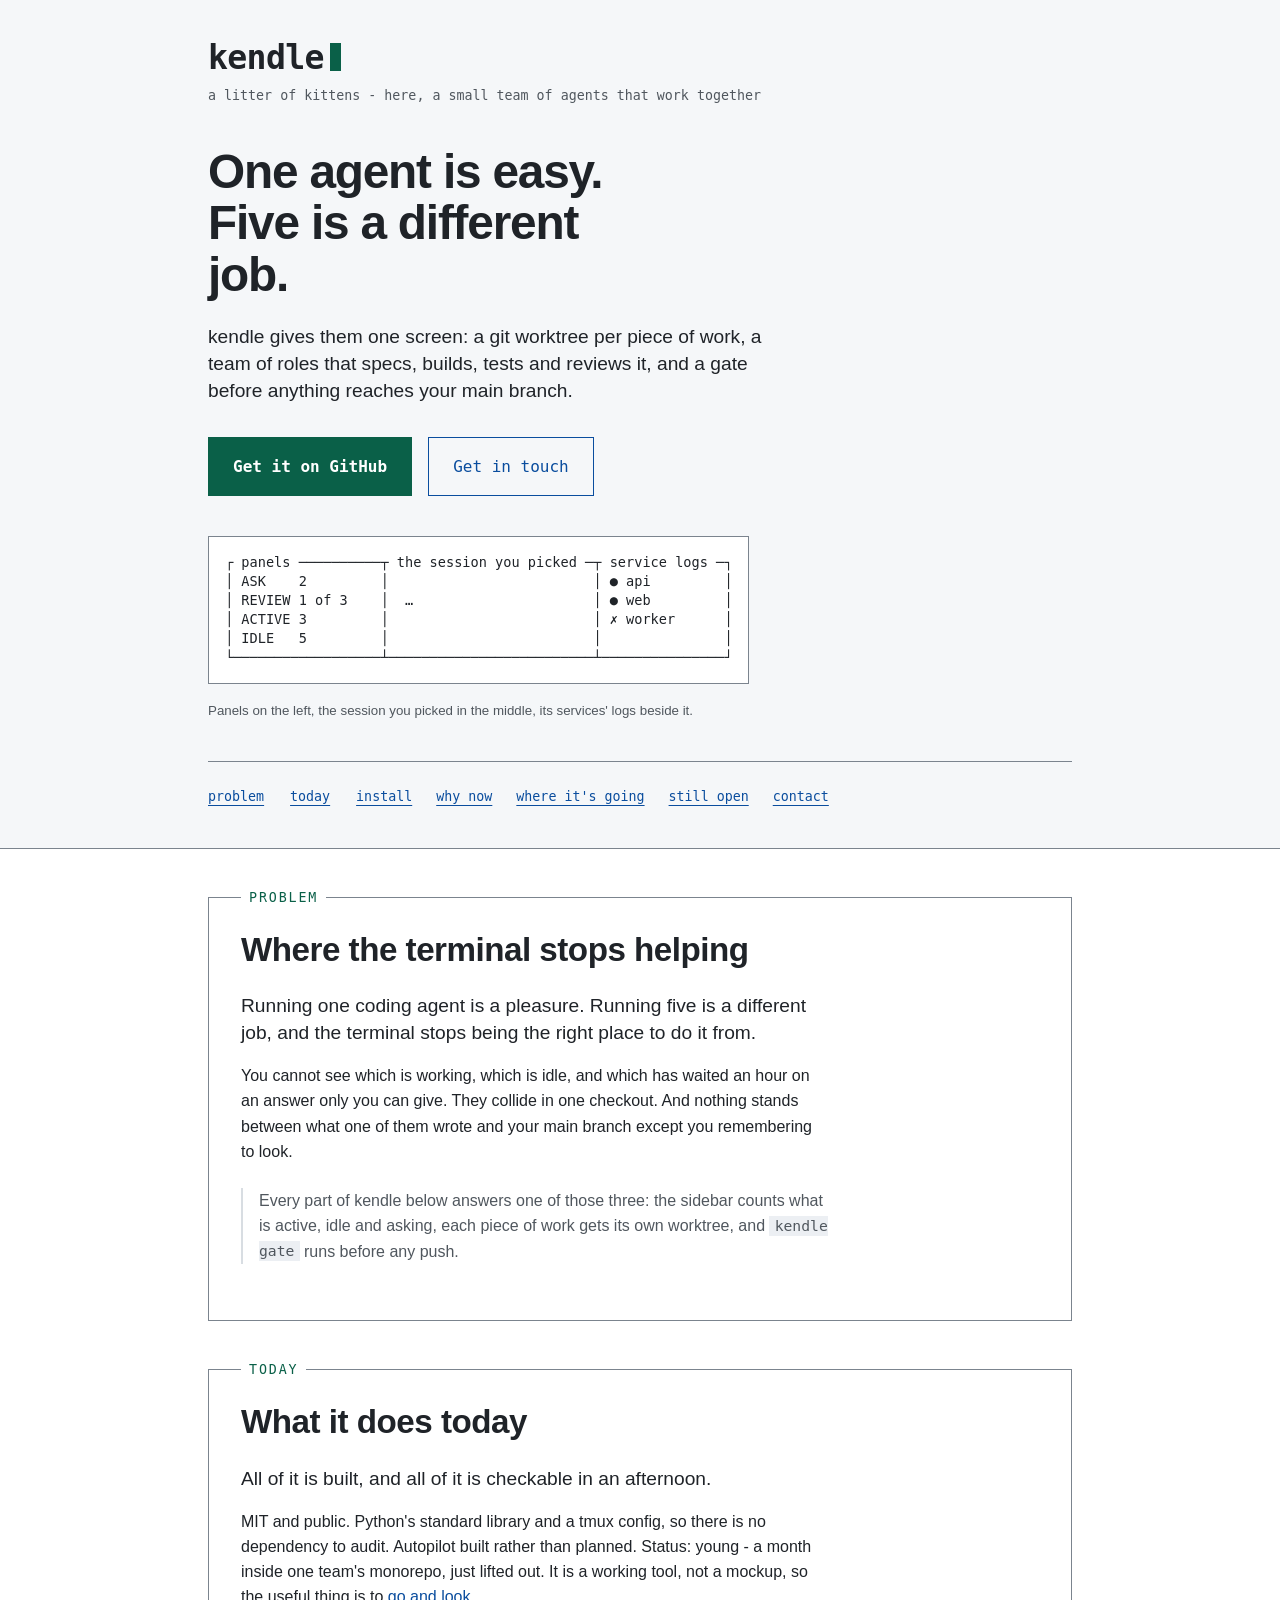
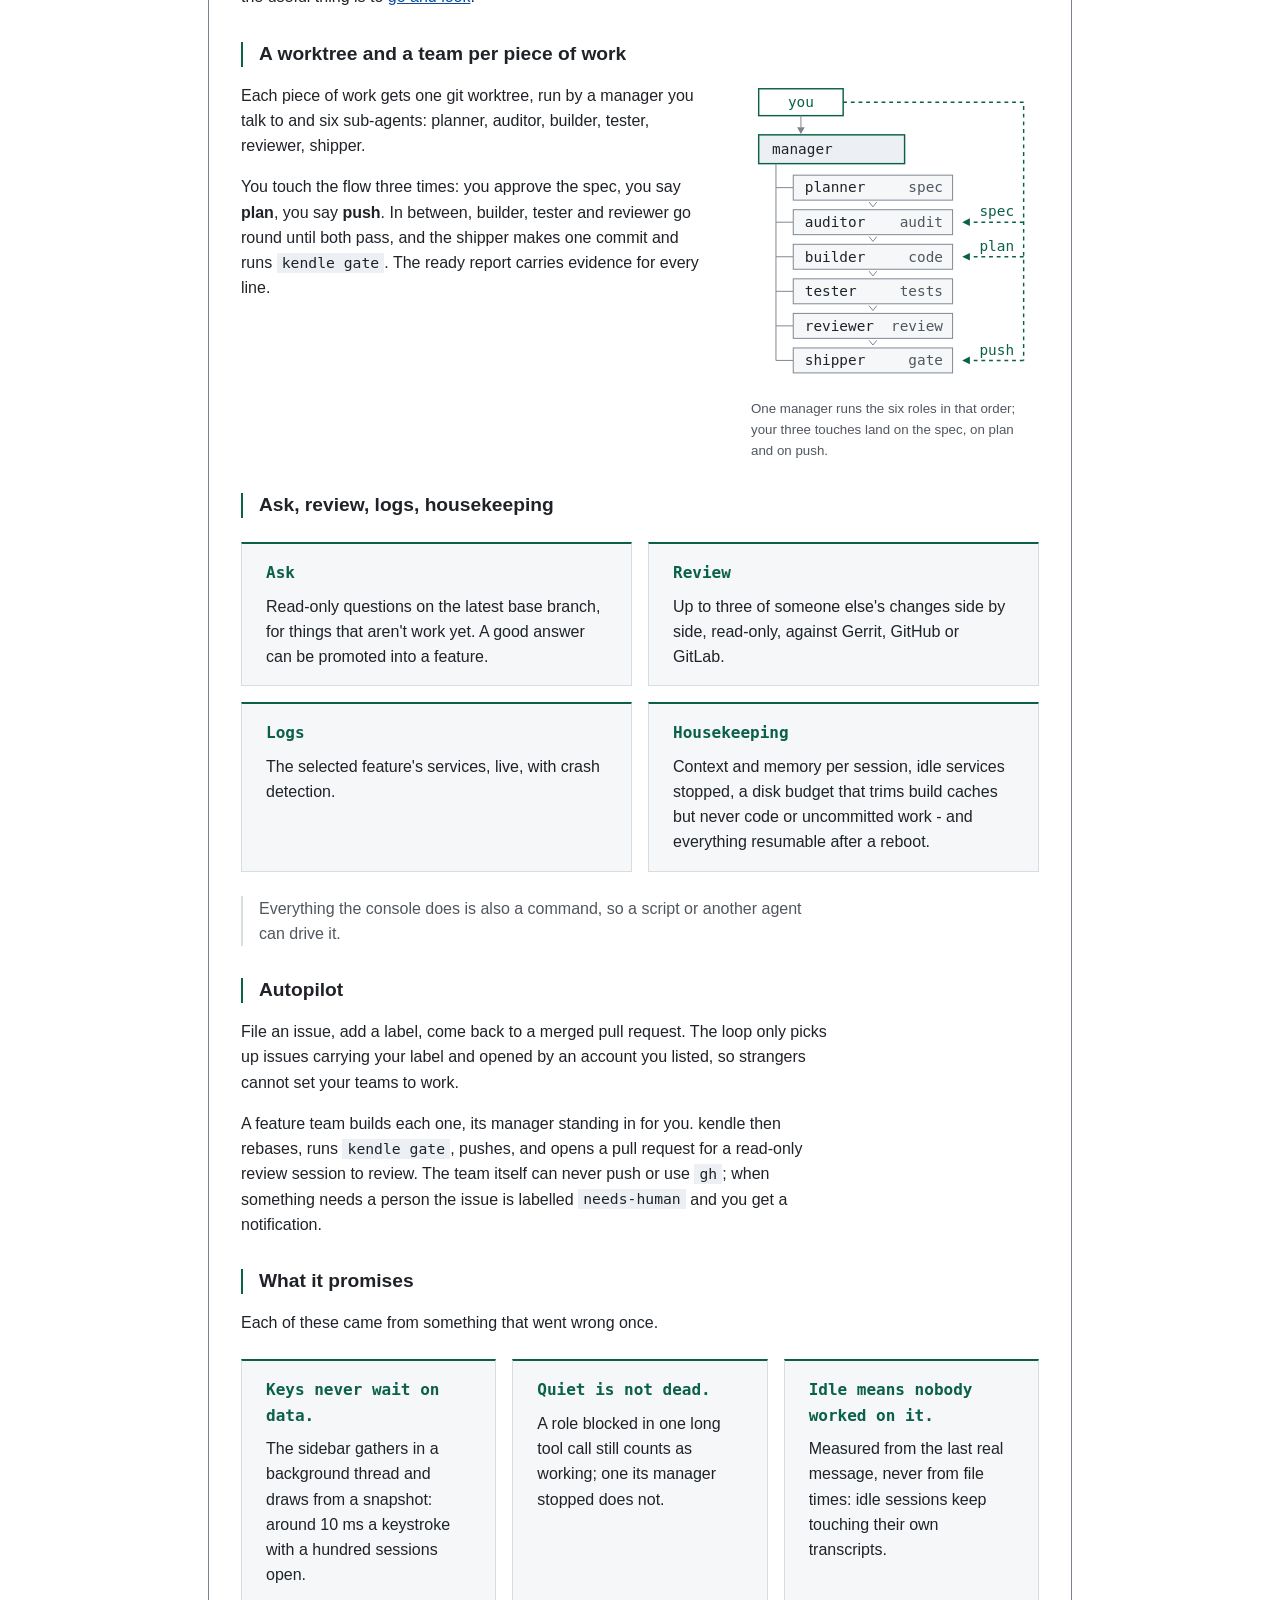
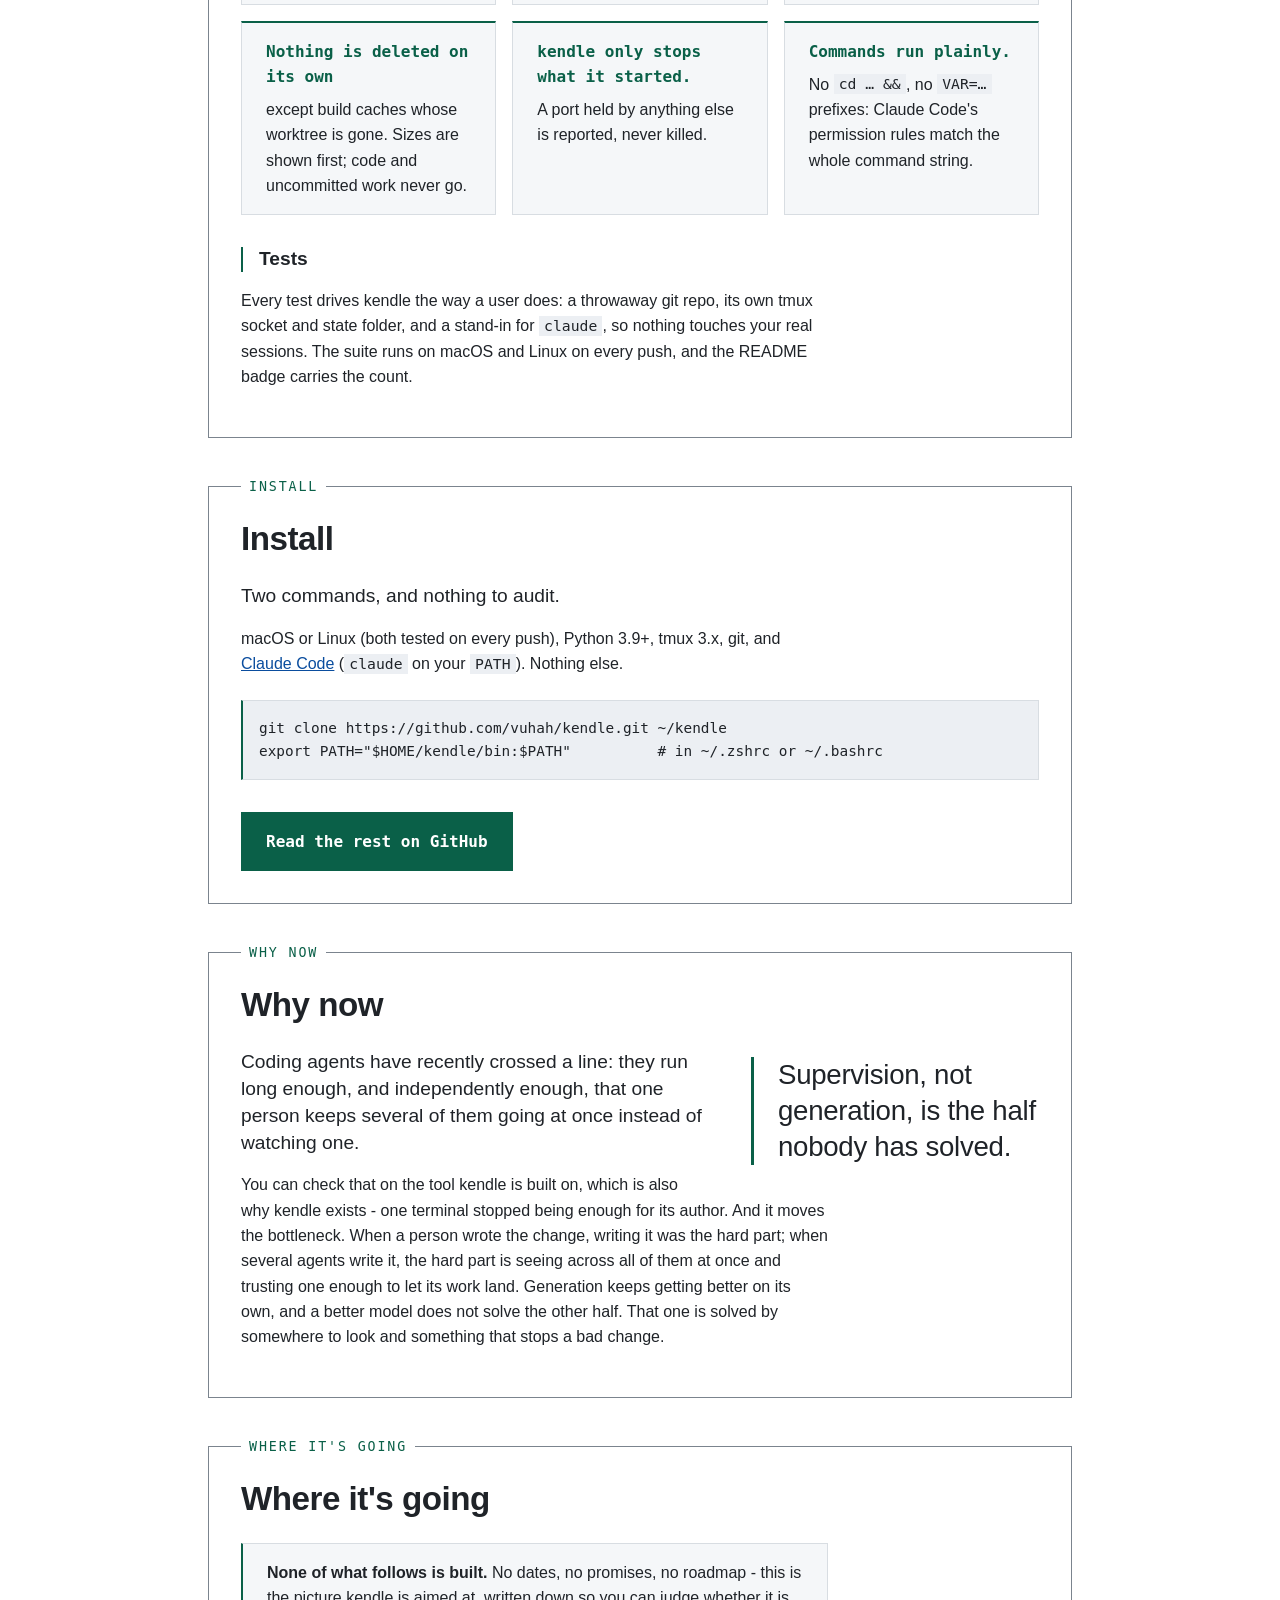
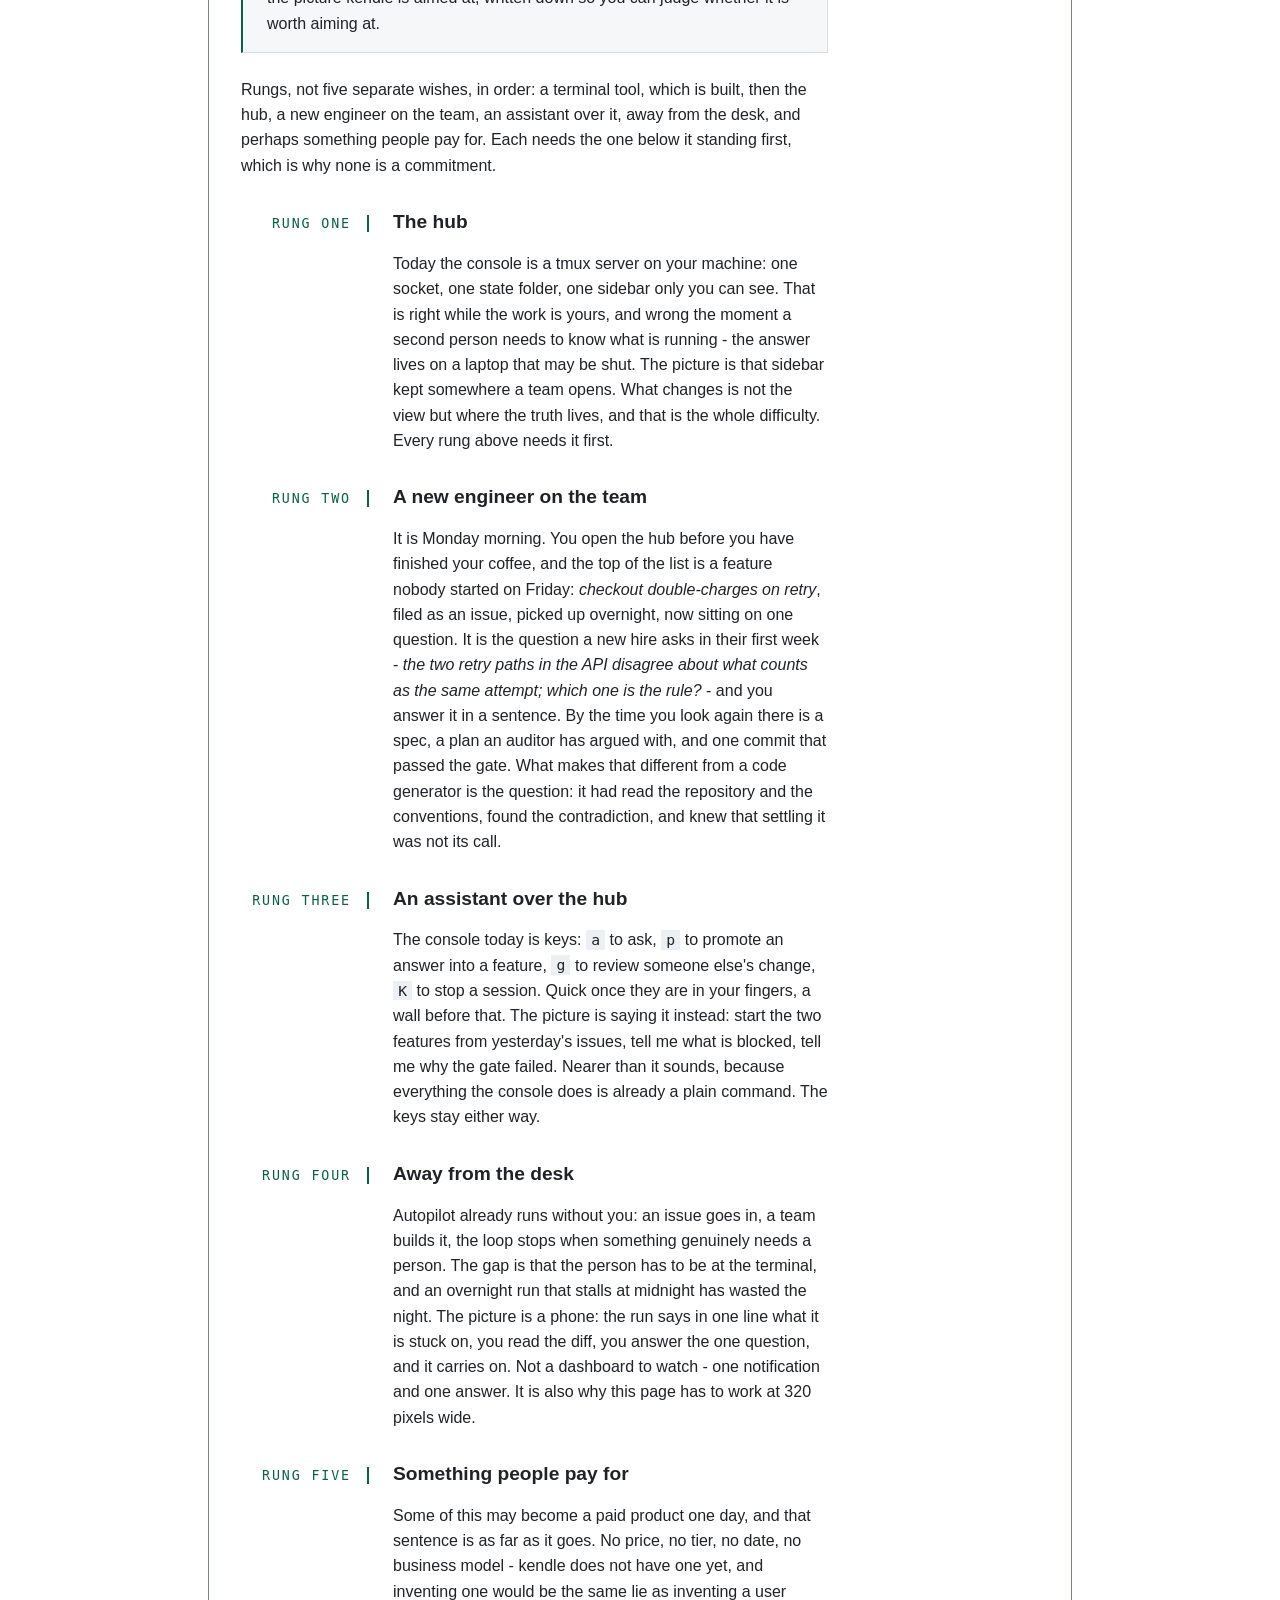
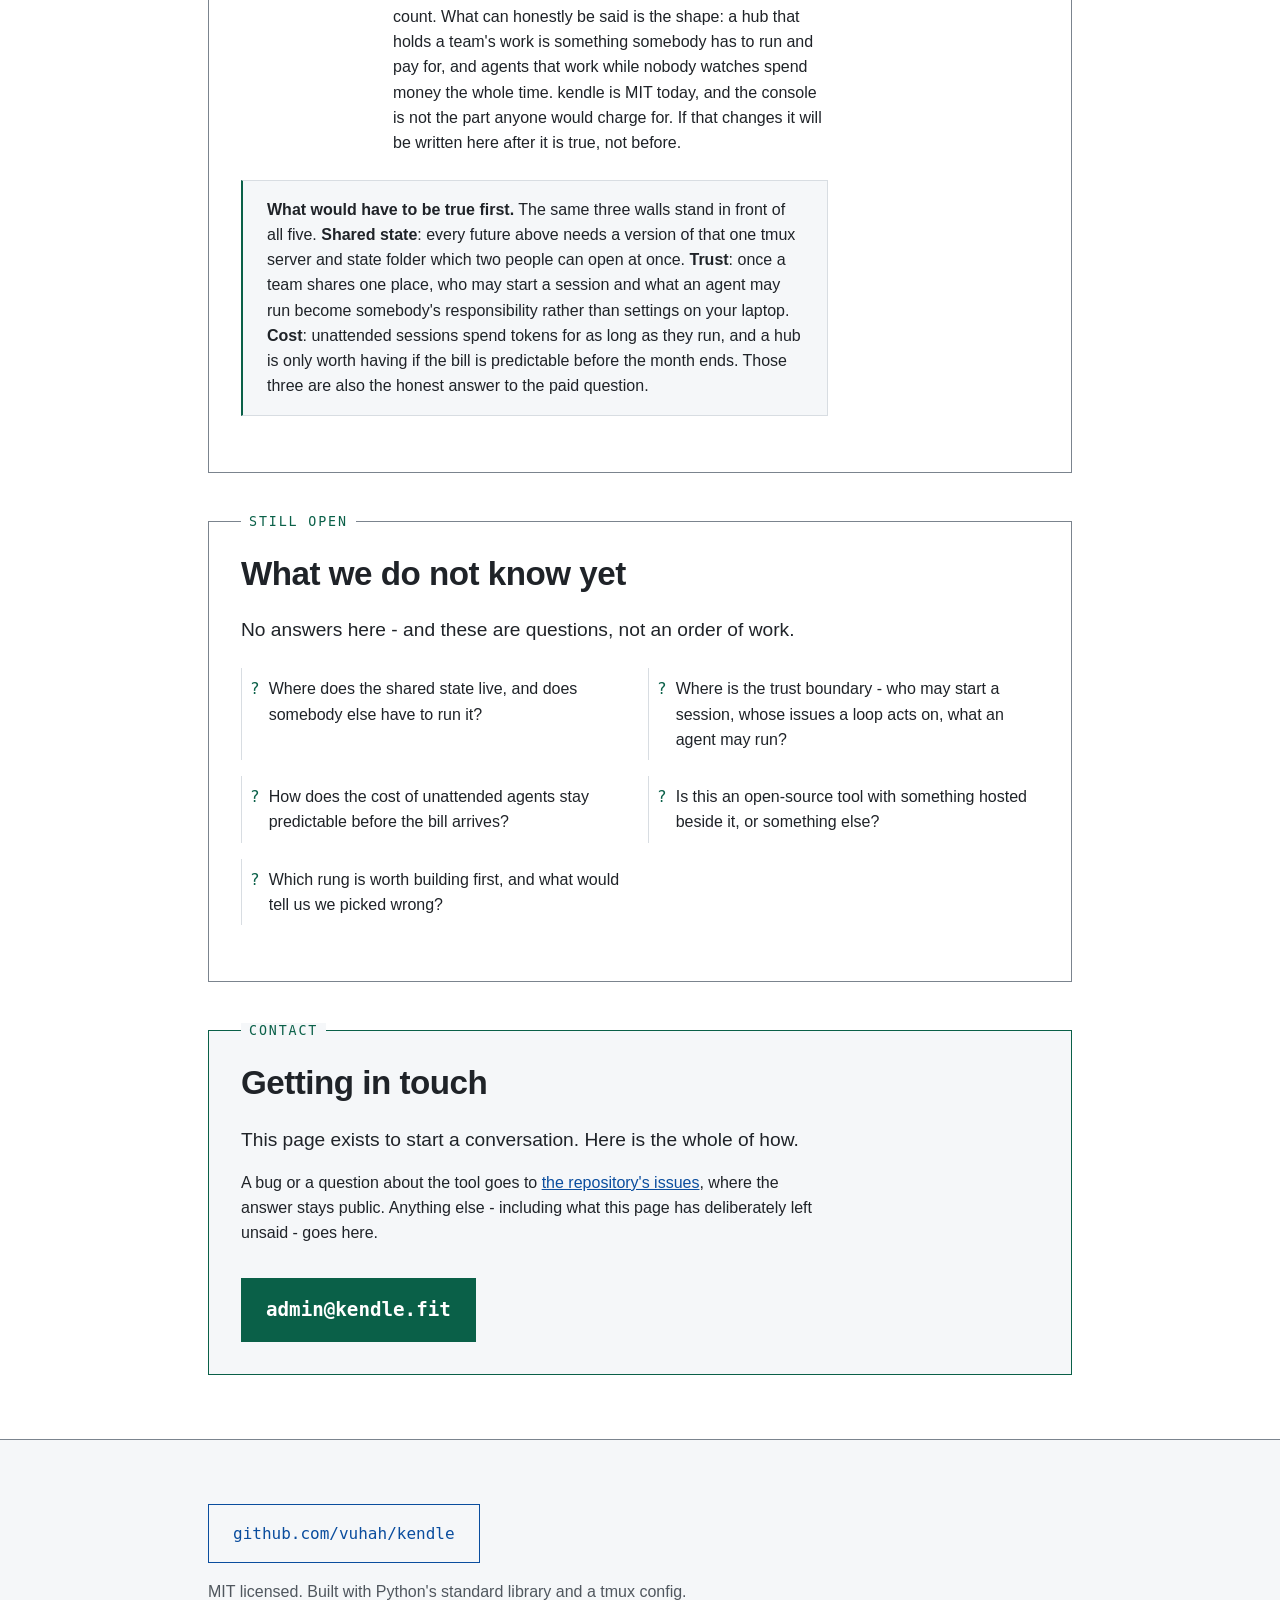
==== commit dfd08469: "The launch page opens with a hero, and scans instead of reading like a document The first version pu" ====
--- a/site/index.html
+++ b/site/index.html
@@ -20,9 +20,14 @@
 
 <header class="band">
 <div class="wrap">
+
+<div class="hero">
 <h1>kendle</h1>
-<p class="tagline">A kendle is a litter of kittens - here, a small team of agents that work together.</p>
-<p class="lead">One terminal screen for running many Claude Code sessions over one git repository: a sidebar of panels on the left, the session you picked on the right, and the services' logs beside it.</p>
+<p class="gloss">a litter of kittens - here, a small team of agents that work together</p>
+<p class="statement">One agent is easy.<br>Five is a different job.</p>
+<p class="lead">kendle gives them one screen: a git worktree per piece of work, a team of roles that specs, builds, tests and reviews it, and a gate before anything reaches your main branch.</p>
+<p class="ctas"><a class="cta cta-go" href="https://github.com/vuhah/kendle">Get it on GitHub</a> <a class="cta" href="#contact">Get in touch</a></p>
+<div class="hero-show">
 <pre class="diagram" tabindex="0" role="img" aria-label="The console: a sidebar of panels on the left, the session you picked in the middle, and service logs on the right.">
 ┌ panels ──────────┬ the session you picked ─┬ service logs ─┐
 │ ASK    2         │                         │ ● api         │
@@ -30,6 +35,10 @@
 │ ACTIVE 3         │                         │ ✗ worker      │
 │ IDLE   5         │                         │               │
 └──────────────────┴─────────────────────────┴───────────────┘</pre>
+<p class="caption">Panels on the left, the session you picked in the middle, its services' logs beside it.</p>
+</div>
+</div>
+
 <nav class="nav" aria-label="Sections">
 <a href="#problem">problem</a>
 <a href="#today">today</a>
@@ -39,26 +48,31 @@
 <a href="#open">still open</a>
 <a href="#contact">contact</a>
 </nav>
+
 </div>
 </header>
 
 <main class="wrap">
 
 <section id="problem" class="panel">
-<h2><span class="tag" aria-hidden="true">problem</span> One agent is easy. Several are not.</h2>
-<p>Running one coding agent is a pleasure. Running five is a different job, and the terminal stops helping: you cannot see at a glance which of them is working, which is idle and which has been waiting an hour for an answer only you can give. They collide in one checkout, so two of them editing the same file becomes yours to untangle. And nothing stands between what one of them wrote and your main branch except you remembering to look before it lands.</p>
-<p>Every part of kendle below is an answer to one of those three, which is the only evidence offered here that they are the real problem: the sidebar counts what is active, idle, asking and waiting; each piece of work gets a git worktree of its own; and <code>kendle gate</code> runs before anything is pushed.</p>
+<h2><span class="tag" aria-hidden="true">problem</span> Where the terminal stops helping</h2>
+<p class="lead">Running one coding agent is a pleasure. Running five is a different job, and the terminal stops being the right place to do it from.</p>
+<p>You cannot see which is working, which is idle, and which has waited an hour on an answer only you can give. They collide in one checkout. And nothing stands between what one of them wrote and your main branch except you remembering to look.</p>
+<p class="aside">Every part of kendle below answers one of those three: the sidebar counts what is active, idle and asking, each piece of work gets its own worktree, and <code>kendle gate</code> runs before any push.</p>
 </section>
 
 <section id="today" class="panel">
 <h2><span class="tag" aria-hidden="true">today</span> What it does today</h2>
-<p>Everything in this section is built and running, and all of it is checkable in an afternoon: MIT and public, Python's standard library and a tmux config so there is no dependency to audit, a suite that drives kendle the way a user does and runs on macOS and Linux on every push, and autopilot already built rather than planned. Status: young - it ran for a month inside one team's monorepo and has just been lifted out of it. It is a working tool and not a mockup, so the useful thing to do with this section is <a href="https://github.com/vuhah/kendle">go and look</a>.</p>
+<p class="lead">All of it is built, and all of it is checkable in an afternoon.</p>
+<p>MIT and public. Python's standard library and a tmux config, so there is no dependency to audit. Autopilot built rather than planned. Status: young - a month inside one team's monorepo, just lifted out. It is a working tool, not a mockup, so the useful thing is to <a href="https://github.com/vuhah/kendle">go and look</a>.</p>
 <!-- slot: stage - where the project or the company actually is, in plain words -->
 
 <h3>A worktree and a team per piece of work</h3>
-<p>Each piece of work gets one git worktree, run by a manager you talk to and a small team of sub-agents: planner, auditor, builder, tester, reviewer, shipper.</p>
-<p>You touch the flow three times. You approve the spec, you say <strong>plan</strong>, and you say <strong>push</strong>. In between, the planner asks its questions and writes the spec; builder, tester and reviewer go round until they pass; the shipper makes one commit and runs <code>kendle gate</code>. You get a ready report with evidence for every line, and nothing is pushed until you say push.</p>
-
+<div class="split">
+<div class="split-say">
+<p>Each piece of work gets one git worktree, run by a manager you talk to and six sub-agents: planner, auditor, builder, tester, reviewer, shipper.</p>
+<p>You touch the flow three times: you approve the spec, you say <strong>plan</strong>, you say <strong>push</strong>. In between, builder, tester and reviewer go round until both pass, and the shipper makes one commit and runs <code>kendle gate</code>. The ready report carries evidence for every line.</p>
+</div>
 <figure class="team">
 <svg viewBox="0 0 300 312" role="img">
 <title>You talk to one manager; the manager runs planner, auditor, builder, tester, reviewer and shipper in that order, and your three touches land on the spec, on plan and on push.</title>
@@ -115,101 +129,104 @@
 <path class="you-head" fill="currentColor" d="M220 289 L228 285 L228 293 Z"/>
 <text class="touch" fill="currentColor" x="256" y="283" font-size="15" text-anchor="middle">push</text>
 </svg>
-<figcaption>You talk to one manager, and it runs the six roles down the list - planner writes the spec, auditor checks it, builder writes the code, tester and reviewer go round with the builder until both pass, and shipper makes the one commit and runs the gate. Your three touches come in on the right: you approve the spec, you say plan, and you say push.</figcaption>
+<figcaption>One manager runs the six roles in that order; your three touches land on the spec, on plan and on push.</figcaption>
 </figure>
+</div>
 
 <h3>Ask, review, logs, housekeeping</h3>
-<ul>
-<li><strong>Ask</strong> - read-only questions on the latest base branch, for things that aren't work yet; a good answer can be promoted to a feature with the whole conversation as its requirement.</li>
-<li><strong>Review</strong> - up to three of someone else's changes checked out side by side, read-only, against Gerrit, GitHub or GitLab.</li>
-<li><strong>Logs</strong> - the selected feature's services, live, with crash detection.</li>
-<li><strong>Housekeeping</strong> - context and memory per session, idle services stopped, a disk budget that trims build caches but never code or uncommitted work, and everything resumable after a reboot.</li>
+<ul class="cards">
+<li><strong>Ask</strong> Read-only questions on the latest base branch, for things that aren't work yet. A good answer can be promoted into a feature.</li>
+<li><strong>Review</strong> Up to three of someone else's changes side by side, read-only, against Gerrit, GitHub or GitLab.</li>
+<li><strong>Logs</strong> The selected feature's services, live, with crash detection.</li>
+<li><strong>Housekeeping</strong> Context and memory per session, idle services stopped, a disk budget that trims build caches but never code or uncommitted work - and everything resumable after a reboot.</li>
 </ul>
-<p>Everything the console does is a command too, so a script or another agent can drive it.</p>
+<p class="aside">Everything the console does is also a command, so a script or another agent can drive it.</p>
 
 <h3>Autopilot</h3>
-<p>File an issue, add a label, and come back to a merged pull request. The loop picks up open issues carrying your label and opened by an account you listed - nobody else's, so strangers cannot set your teams to work.</p>
-<p>A feature team builds each one, with its manager standing in for you at the spec, the plan and the push. Then kendle rebases the commit if the base moved, runs <code>kendle gate</code>, pushes, and opens a pull request that closes the issue; a read-only review session reviews it, and the findings go back to the team for as many rounds as you allow. The team itself can never push or use <code>gh</code> - kendle does everything outside the worktree. When something needs a person, the issue is labelled <code>needs-human</code>, the console shows it, and you get a notification.</p>
+<p>File an issue, add a label, come back to a merged pull request. The loop only picks up issues carrying your label and opened by an account you listed, so strangers cannot set your teams to work.</p>
+<p>A feature team builds each one, its manager standing in for you. kendle then rebases, runs <code>kendle gate</code>, pushes, and opens a pull request for a read-only review session to review. The team itself can never push or use <code>gh</code>; when something needs a person the issue is labelled <code>needs-human</code> and you get a notification.</p>
 
 <h3>What it promises</h3>
-<p>Each of these came from something that went wrong once:</p>
-<ul>
-<li><strong>Keys never wait on data.</strong> The sidebar gathers in a background thread and draws from a snapshot; keystrokes stay around 10 ms with over a hundred sessions.</li>
+<p>Each of these came from something that went wrong once.</p>
+<ul class="cards three">
+<li><strong>Keys never wait on data.</strong> The sidebar gathers in a background thread and draws from a snapshot: around 10 ms a keystroke with a hundred sessions open.</li>
 <li><strong>Quiet is not dead.</strong> A role blocked in one long tool call still counts as working; one its manager stopped does not.</li>
-<li><strong>Idle means nobody worked on it</strong> - measured from the last real message, never from file times, because idle sessions keep touching their own transcripts.</li>
-<li><strong>Nothing is deleted on its own</strong> except build caches whose worktree is gone. Sizes are shown first; code, branches and uncommitted work are never touched.</li>
+<li><strong>Idle means nobody worked on it.</strong> Measured from the last real message, never from file times: idle sessions keep touching their own transcripts.</li>
+<li><strong>Nothing is deleted on its own</strong> except build caches whose worktree is gone. Sizes are shown first; code and uncommitted work never go.</li>
 <li><strong>kendle only stops what it started.</strong> A port held by anything else is reported, never killed.</li>
-<li><strong>Commands run plainly</strong> - no <code>cd … &amp;&amp;</code>, no <code>VAR=…</code> prefixes - because Claude Code's permission rules match the whole command string.</li>
+<li><strong>Commands run plainly.</strong> No <code>cd … &amp;&amp;</code>, no <code>VAR=…</code> prefixes: Claude Code's permission rules match the whole command string.</li>
 </ul>
 
 <h3>Tests</h3>
-<p>Every test runs kendle the way a user does, against a throwaway git repo with a scratch origin, on a tmux socket, state folder and transcript folder of its own, with a stand-in for <code>claude</code> that records what it was asked to do - nothing touches your real sessions. The whole suite runs on macOS and Linux on every push, and the badge at the top of the README carries the count, where it is generated rather than written down.</p>
+<p>Every test drives kendle the way a user does: a throwaway git repo, its own tmux socket and state folder, and a stand-in for <code>claude</code>, so nothing touches your real sessions. The suite runs on macOS and Linux on every push, and the README badge carries the count.</p>
 <!-- slot: usage - real usage, only where it exists and can be checked -->
 </section>
 
 <section id="install" class="panel">
 <h2><span class="tag" aria-hidden="true">install</span> Install</h2>
-<p>You need macOS or Linux (both tested on every push), Python 3.9+, tmux 3.x, git, and <a href="https://claude.com/claude-code">Claude Code</a> (<code>claude</code> on your <code>PATH</code>). Nothing else - kendle is Python's standard library and a tmux config.</p>
+<p class="lead">Two commands, and nothing to audit.</p>
+<p>macOS or Linux (both tested on every push), Python 3.9+, tmux 3.x, git, and <a href="https://claude.com/claude-code">Claude Code</a> (<code>claude</code> on your <code>PATH</code>). Nothing else.</p>
 <pre class="commands"><code>git clone https://github.com/vuhah/kendle.git ~/kendle
 export PATH="$HOME/kendle/bin:$PATH"          # in ~/.zshrc or ~/.bashrc</code></pre>
-<p><a class="cta" href="https://github.com/vuhah/kendle">Read the rest on GitHub</a></p>
+<p class="ctas"><a class="cta cta-go" href="https://github.com/vuhah/kendle">Read the rest on GitHub</a></p>
 </section>
 
 <section id="why-now" class="panel">
-<h2><span class="tag" aria-hidden="true">why now</span> Why this is worth building now</h2>
-<p>Coding agents have recently crossed a line: they now run long enough, and independently enough, that one person can keep several of them going at once instead of watching one. You can check that for yourself on the tool kendle is built on, which is also why kendle exists - it was written because one terminal stopped being enough for its author.</p>
-<p>That moves the bottleneck: when a person wrote the change, writing it was the hard part, and when several agents write it the hard parts are seeing what is happening across all of them at once and trusting one of them enough to let its work reach your main branch. Generation is the half that got solved in public and keeps getting better on its own. Supervision is the half nobody has solved, and a better model does not solve it - it is solved by somewhere to look and something that stops a bad change, which is what this is.</p>
+<h2><span class="tag" aria-hidden="true">why now</span> Why now</h2>
+<p class="pull">Supervision, not generation, is the half nobody has solved.</p>
+<p class="lead">Coding agents have recently crossed a line: they run long enough, and independently enough, that one person keeps several of them going at once instead of watching one.</p>
+<p>You can check that on the tool kendle is built on, which is also why kendle exists - one terminal stopped being enough for its author. And it moves the bottleneck. When a person wrote the change, writing it was the hard part; when several agents write it, the hard part is seeing across all of them at once and trusting one enough to let its work land. Generation keeps getting better on its own, and a better model does not solve the other half. That one is solved by somewhere to look and something that stops a bad change.</p>
 </section>
 
 <section id="vision" class="panel">
 <h2><span class="tag" aria-hidden="true">where it's going</span> Where it's going</h2>
-<p class="notice"><strong>None of what follows is built.</strong> There are no dates here, no promises and no roadmap - this is the picture kendle is aimed at, written down so you can judge for yourself whether it is worth aiming at.</p>
-<p>They are rungs rather than five separate wishes, in this order: a terminal tool, which is built, then the hub, then a new engineer on the team, then an assistant over it, then away from the desk, and then perhaps something people pay for. Each one needs the one below it standing first, which is also why none of them is a commitment.</p>
+<p class="notice"><strong>None of what follows is built.</strong> No dates, no promises, no roadmap - this is the picture kendle is aimed at, written down so you can judge whether it is worth aiming at.</p>
+<p>Rungs, not five separate wishes, in order: a terminal tool, which is built, then the hub, a new engineer on the team, an assistant over it, away from the desk, and perhaps something people pay for. Each needs the one below it standing first, which is why none is a commitment.</p>
 
 <h3><span class="rung">rung one</span> The hub</h3>
-<p>Today the console is a tmux server on your own machine: one socket per workspace, one state folder, one sidebar that only you can see. That is exactly right while the work is yours, and it stops being right the moment a second person needs to know what is running - because the answer lives on a laptop that may be shut. The picture is the same sidebar, kept somewhere a team opens: every feature, every session, every gate, in the states kendle already computes. What would change is not the view but where the truth lives, and that is the whole difficulty - the drawing is the easy half. Everything below needs this first, because none of it works while the only copy of what is happening sits on one desk.</p>
+<p>Today the console is a tmux server on your machine: one socket, one state folder, one sidebar only you can see. That is right while the work is yours, and wrong the moment a second person needs to know what is running - the answer lives on a laptop that may be shut. The picture is that sidebar kept somewhere a team opens. What changes is not the view but where the truth lives, and that is the whole difficulty. Every rung above needs it first.</p>
 
 <h3><span class="rung">rung two</span> A new engineer on the team</h3>
-<p>It is Monday morning. You open the hub before you have finished your coffee, and the top of the list is a feature nobody started on Friday: <em>checkout double-charges on retry</em>, filed as an issue, picked up overnight, now sitting on one question. The question is the one a new hire asks in their first week - <em>the two retry paths in the API disagree about what counts as the same attempt; which one is the rule?</em> - and you answer it in a sentence, the way you would answer it standing at someone's desk, then go back to your own work. By the time you look again there is a spec, a plan an auditor has already argued with, and one commit that passed the gate, and the thing you have to do is read it. What makes that different from a code generator is the question itself: it had read the repository and the conventions, it found the contradiction, and it knew that settling it was not its call.</p>
+<p>It is Monday morning. You open the hub before you have finished your coffee, and the top of the list is a feature nobody started on Friday: <em>checkout double-charges on retry</em>, filed as an issue, picked up overnight, now sitting on one question. It is the question a new hire asks in their first week - <em>the two retry paths in the API disagree about what counts as the same attempt; which one is the rule?</em> - and you answer it in a sentence. By the time you look again there is a spec, a plan an auditor has argued with, and one commit that passed the gate. What makes that different from a code generator is the question: it had read the repository and the conventions, found the contradiction, and knew that settling it was not its call.</p>
 
 <h3><span class="rung">rung three</span> An assistant over the hub</h3>
-<p>The console today is keys: <code>a</code> to ask, <code>p</code> to promote an answer into a feature, <code>g</code> to review someone else's change, <code>K</code> to stop a session. They are quick once they are in your fingers, and a wall before that - the README has a keymap because it needs one. The picture is saying it instead: start the two features from yesterday's issues, tell me what is blocked, tell me why the gate failed on the web lane. This one is nearer than it sounds, because everything the console does is already a plain command, so an assistant would drive the surface a shell script already drives rather than a new one. The keys stay either way; nobody who has learned them should have to give them up.</p>
+<p>The console today is keys: <code>a</code> to ask, <code>p</code> to promote an answer into a feature, <code>g</code> to review someone else's change, <code>K</code> to stop a session. Quick once they are in your fingers, a wall before that. The picture is saying it instead: start the two features from yesterday's issues, tell me what is blocked, tell me why the gate failed. Nearer than it sounds, because everything the console does is already a plain command. The keys stay either way.</p>
 
 <h3><span class="rung">rung four</span> Away from the desk</h3>
-<p>Autopilot already runs without you: an issue goes in, a team builds it, and the loop stops when something genuinely needs a person. The gap is that the person has to be at the terminal - a folder-trust question, or a permission the team was not given, will sit there until you are back at your machine, and an overnight run that stalls at midnight has wasted the night. The picture is a phone: the run says in one line what it is stuck on, you read the diff that worries you, you answer the one question, and it carries on. It is not a dashboard to watch, because watching a build from a phone is nobody's idea of a good evening - it is one notification and one answer. This is also why the page you are reading has to work at 320 pixels wide: a site that argues for unblocking a build from a phone and then needs a desk to read is arguing against itself.</p>
+<p>Autopilot already runs without you: an issue goes in, a team builds it, the loop stops when something genuinely needs a person. The gap is that the person has to be at the terminal, and an overnight run that stalls at midnight has wasted the night. The picture is a phone: the run says in one line what it is stuck on, you read the diff, you answer the one question, and it carries on. Not a dashboard to watch - one notification and one answer. It is also why this page has to work at 320 pixels wide.</p>
 
 <h3><span class="rung">rung five</span> Something people pay for</h3>
-<p>Some of this may become a paid product one day, and that sentence is as far as it goes. There is no price here, no tier, no date and no business model, because kendle does not have one yet and inventing one would be the same kind of lie as inventing a user count. What can be said honestly is the shape of it: a hub that holds a team's work is something somebody has to run and pay for, and agents that work while nobody is watching spend money the whole time they do it. kendle is MIT today, and the terminal console is not the part anyone would charge for. If that changes it will be written here in the same plain words, after it is true rather than before.</p>
-
-<p class="notice"><strong>What would have to be true first.</strong> None of this is a drawing problem, and the same three walls stand in front of all five. Shared state is the first: the console is a tmux server and a state folder on one machine, and every future above needs a version of that truth two people can open at once without one of them winning a race. Trust is the second - once a team shares one place, who may start a session, whose issues an unattended loop will act on and what an agent is allowed to run stop being settings on your own laptop and become somebody's responsibility; autopilot's list of allowed authors and allowed commands is a first sketch of that and nothing more. Cost is the third: sessions that run unattended spend tokens for as long as they run, and a hub is only worth having if the bill is predictable before the month ends rather than after. Those three are also the honest answer to the paid question, because nobody should charge for something until it holds state safely, says no to the right people, and costs what you expected it to.</p>
+<p>Some of this may become a paid product one day, and that sentence is as far as it goes. No price, no tier, no date, no business model - kendle does not have one yet, and inventing one would be the same lie as inventing a user count. What can honestly be said is the shape: a hub that holds a team's work is something somebody has to run and pay for, and agents that work while nobody watches spend money the whole time. kendle is MIT today, and the console is not the part anyone would charge for. If that changes it will be written here after it is true, not before.</p>
+
+<p class="notice"><strong>What would have to be true first.</strong> The same three walls stand in front of all five. <strong>Shared state</strong>: every future above needs a version of that one tmux server and state folder which two people can open at once. <strong>Trust</strong>: once a team shares one place, who may start a session and what an agent may run become somebody's responsibility rather than settings on your laptop. <strong>Cost</strong>: unattended sessions spend tokens for as long as they run, and a hub is only worth having if the bill is predictable before the month ends. Those three are also the honest answer to the paid question.</p>
 </section>
 
 <section id="open" class="panel">
 <h2><span class="tag" aria-hidden="true">still open</span> What we do not know yet</h2>
-<p>These have no answer here, and naming them is cheaper than pretending otherwise. They are questions, not an order of work.</p>
+<p class="lead">No answers here - and these are questions, not an order of work.</p>
 <ul class="questions">
-<li>Where does the shared state live, and is it something somebody else has to run?</li>
-<li>Once a team shares one place, where is the trust boundary - who may start a session, whose issues an unattended loop acts on, and what an agent is allowed to run?</li>
-<li>How does the cost of agents that work while nobody is watching stay predictable before the bill arrives rather than after it?</li>
-<li>Is this an open-source tool with something hosted beside it, or something else entirely?</li>
-<li>Which rung is worth building first, and what would tell us we had picked the wrong one?</li>
+<li>Where does the shared state live, and does somebody else have to run it?</li>
+<li>Where is the trust boundary - who may start a session, whose issues a loop acts on, what an agent may run?</li>
+<li>How does the cost of unattended agents stay predictable before the bill arrives?</li>
+<li>Is this an open-source tool with something hosted beside it, or something else?</li>
+<li>Which rung is worth building first, and what would tell us we picked wrong?</li>
 </ul>
 </section>
 
-<section id="contact" class="panel">
+<section id="contact" class="panel invite">
 <h2><span class="tag" aria-hidden="true">contact</span> Getting in touch</h2>
 <!-- slot: who - who is behind this, named, and what they have built before -->
-<p>A bug, or a question about the tool itself, goes to <a href="https://github.com/vuhah/kendle">the repository's issues</a>, where it stays public and the answer reaches whoever asks next.</p>
-<p>Anything else - including the things this page has deliberately left unsaid - goes to the address below.</p>
+<p class="lead">This page exists to start a conversation. Here is the whole of how.</p>
+<p>A bug or a question about the tool goes to <a href="https://github.com/vuhah/kendle">the repository's issues</a>, where the answer stays public. Anything else - including what this page has deliberately left unsaid - goes here.</p>
 <!-- slot: raising - what is being raised and what it would be spent on -->
-<p><a class="cta" href="mailto:admin@kendle.fit">admin@kendle.fit</a></p>
+<p class="ctas"><a class="cta cta-go cta-mail" href="mailto:admin@kendle.fit">admin@kendle.fit</a></p>
 </section>
 
 </main>
 
 <footer class="band">
 <div class="wrap">
-<p><a class="cta" href="https://github.com/vuhah/kendle">github.com/vuhah/kendle</a></p>
+<p class="ctas"><a class="cta" href="https://github.com/vuhah/kendle">github.com/vuhah/kendle</a></p>
 <p class="fine">MIT licensed. Built with Python's standard library and a tmux config.</p>
 </div>
 </footer>
--- a/site/style.css
+++ b/site/style.css
@@ -31,15 +31,20 @@
   --s5: calc(var(--space) * 5);
   --s6: calc(var(--space) * 6);
   --s8: calc(var(--space) * 8);
+  --s10: calc(var(--space) * 10);
 
   /* The gutter, so the panel labels line up with the text inside them. */
   --pad: var(--s2);
 
+  /* How wide a line of prose is allowed to get, wherever the column is wider than that. */
+  --measure: 66ch;
+
   --sans: -apple-system, BlinkMacSystemFont, "Segoe UI", Roboto, Helvetica, Arial, sans-serif;
   --mono: ui-monospace, SFMono-Regular, Menlo, Consolas, "DejaVu Sans Mono", monospace;
 
   /* Light. The accent is the console's own "working" green; --rule-strong is the one that carries
-     meaning - panel frames and the diagram - so it is held above 3:1, not left at a hairline. */
+     meaning - panel frames and the diagram - so it is held above 3:1, not left at a hairline.
+     --on-accent is what sits on top of the accent when the accent is a fill. */
   --bg: #ffffff;
   --surface: #f5f7f9;
   --sunken: #eceff3;
@@ -47,6 +52,7 @@
   --muted: #50575e;
   --link: #0a4d9e;
   --accent: #0a6048;
+  --on-accent: #ffffff;
   --rule: #d8dde2;
   --rule-strong: #7b848e;
 }
@@ -60,6 +66,7 @@
     --muted: #9aa6b2;
     --link: #7cb7ff;
     --accent: #5fd6a8;
+    --on-accent: #0d1117;
     --rule: #262d36;
     --rule-strong: #68737f;
   }
@@ -73,11 +80,11 @@
   color: var(--text);
   font-family: var(--sans);
   font-size: 100%;
-  line-height: 1.65;
+  line-height: 1.58;
 }
 
 .wrap {
-  max-width: 44rem;
+  max-width: 46rem;
   margin: 0 auto;
   padding: 0 var(--pad);
 }
@@ -95,11 +102,13 @@
 }
 
 header.band .wrap { padding-top: var(--s5); padding-bottom: var(--s3); }
-footer.band .wrap { padding-top: var(--s3); padding-bottom: var(--s5); }
+footer.band .wrap { padding-top: var(--s4); padding-bottom: var(--s5); }
+
+/* --- The hero -------------------------------------------------------------------------------- */
 
 h1 {
   font-family: var(--mono);
-  font-size: var(--f-5);
+  font-size: var(--f-3);
   font-weight: 700;
   line-height: 1.1;
   letter-spacing: -0.02em;
@@ -118,24 +127,80 @@
   background: var(--accent);
 }
 
+/* The name explained, the way a dictionary glosses one, directly under the wordmark. */
+.gloss {
+  font-family: var(--mono);
+  font-size: var(--f--1);
+  color: var(--muted);
+  margin: var(--s1) 0 0;
+  max-width: none;
+}
+
+/* The one line that has to land in three seconds. */
+.statement {
+  font-size: var(--f-4);
+  font-weight: 700;
+  line-height: 1.08;
+  letter-spacing: -0.025em;
+  margin: var(--s5) 0 var(--s3);
+  max-width: 20ch;
+}
+
+.hero .lead { max-width: 54ch; }
+
+.hero-show { margin-top: var(--s5); }
+
+.caption {
+  color: var(--muted);
+  font-size: var(--f--1);
+  margin: var(--s2) 0 0;
+  max-width: var(--measure);
+}
+
+.ctas {
+  display: flex;
+  flex-wrap: wrap;
+  gap: var(--s2);
+  margin: var(--s4) 0 0;
+  max-width: none;
+}
+
+/* --- Running text ---------------------------------------------------------------------------- */
+
 h2 {
   font-size: var(--f-3);
-  line-height: 1.25;
-  letter-spacing: -0.01em;
-  margin: 0 0 var(--s2);
+  line-height: 1.2;
+  letter-spacing: -0.015em;
+  margin: 0 0 var(--s3);
 }
 
 h3 {
   font-size: var(--f-1);
   line-height: 1.3;
-  margin: var(--s5) 0 var(--s2);
+  margin: var(--s4) 0 var(--s2);
   padding-left: var(--s2);
   border-left: 2px solid var(--accent);
 }
 
-p, ul { max-width: 68ch; }
+p, ul { max-width: var(--measure); }
 
 p { margin: 0 0 var(--s2); }
+
+/* The sentence that opens a section, set large enough to be read on its own. */
+.lead {
+  font-size: var(--f-1);
+  line-height: 1.4;
+  margin-bottom: var(--s2);
+  max-width: 54ch;
+}
+
+/* A supporting line that is deliberately quieter than what it supports. */
+.aside {
+  color: var(--muted);
+  border-left: 2px solid var(--rule);
+  padding-left: var(--s2);
+  margin: var(--s3) 0;
+}
 
 ul {
   margin: 0 0 var(--s2);
@@ -168,13 +233,22 @@
   padding: 0;
   font-size: 1em;
 }
+
+/* --- Panels ---------------------------------------------------------------------------------- */
 
 /* Each section is a panel with its name set into the top rule, the way the console draws one. */
 .panel {
   position: relative;
   border: 1px solid var(--rule-strong);
   padding: 0 var(--pad) var(--s4);
-  margin: var(--s8) 0;
+  margin: var(--s6) 0;
+}
+
+/* The pull-quote floats at wide widths, so every panel closes over it. */
+.panel::after {
+  content: "";
+  display: block;
+  clear: both;
 }
 
 .panel > h2 { padding-top: var(--s4); }
@@ -195,25 +269,31 @@
   white-space: nowrap;
 }
 
-.tagline {
-  color: var(--muted);
-  font-style: italic;
-  margin-top: var(--s2);
-}
-
-.lead { font-size: var(--f-1); }
-
-.fine { color: var(--muted); margin: 0; }
+/* The last panel is the one that asks for a reply, so it is the one that is lit. */
+.invite {
+  background: var(--surface);
+  border-color: var(--accent);
+}
+
+.invite > h2 .tag { background: var(--surface); }
+
+.fine { color: var(--muted); margin: var(--s2) 0 0; }
+
+/* --- The console pieces ---------------------------------------------------------------------- */
 
 /* The panel diagram is drawn with box characters: it cannot wrap, so it scrolls inside its own box
-   rather than pushing the page sideways. This is the only overflow rule in the file. */
+   rather than pushing the page sideways. This is the only overflow rule in the file. The box is
+   `max-content` wide so it fits the drawing rather than the column, and `100%` keeps it inside a
+   phone, where it is the one thing on the page that scrolls. */
 pre.diagram {
   overflow-x: auto;
   background: var(--bg);
   border: 1px solid var(--rule-strong);
   padding: var(--s2);
-  margin: var(--s3) 0;
-  font-size: 0.8em;
+  margin: 0;
+  width: max-content;
+  max-width: 100%;
+  font-size: 0.75em;
   line-height: 1.4;
 }
 
@@ -231,52 +311,104 @@
   background: var(--surface);
   border: 1px solid var(--rule);
   border-left: 2px solid var(--accent);
-  padding: var(--s2);
+  padding: var(--s2) var(--s3);
   margin: var(--s3) 0;
-  max-width: 68ch;
+}
+
+.invite .notice { background: var(--bg); }
+
+/* The one sentence of a section worth stopping on, lifted out of the prose beside it. */
+.pull {
+  font-size: var(--f-2);
+  line-height: 1.3;
+  letter-spacing: -0.01em;
+  border-left: 3px solid var(--accent);
+  padding-left: var(--s3);
+  margin: var(--s4) 0;
+  max-width: 28ch;
+}
+
+/* --- Cards ----------------------------------------------------------------------------------- */
+
+/* Four or six short facts read as a row of panels, not as a list to wade through. */
+.cards {
+  list-style: none;
+  display: grid;
+  gap: var(--s2);
+  padding-left: 0;
+  margin: var(--s3) 0;
+  max-width: none;
+}
+
+.cards li {
+  margin: 0;
+  max-width: none;
+  background: var(--surface);
+  border: 1px solid var(--rule);
+  border-top: 2px solid var(--accent);
+  padding: var(--s2) var(--s3);
+}
+
+.cards li strong {
+  display: block;
+  font-family: var(--mono);
+  font-weight: 600;
+  color: var(--accent);
+  margin-bottom: var(--s1);
+}
+
+/* The open questions are questions, and the marker says so. */
+.questions {
+  list-style: none;
+  display: grid;
+  gap: var(--s2);
+  padding-left: 0;
+  margin: var(--s3) 0;
+  max-width: none;
+}
+
+.questions li {
+  position: relative;
+  margin: 0;
+  padding-left: 3ch;
+  border-left: 1px solid var(--rule);
+  padding-top: var(--s1);
+  padding-bottom: var(--s1);
+}
+
+.questions li::before {
+  content: "?";
+  position: absolute;
+  left: var(--s1);
+  font-family: var(--mono);
+  color: var(--accent);
 }
 
 /* The rung marker on each future, so the five read as one ladder. */
 .rung {
+  display: block;
   font-family: var(--mono);
   font-size: var(--f--1);
   font-weight: 400;
   letter-spacing: 0.14em;
   text-transform: uppercase;
   color: var(--accent);
-  margin-right: 0.4em;
-}
-
-/* The open questions are questions, and the marker says so. */
-.questions {
-  list-style: none;
-  padding-left: 0;
-}
-
-.questions li {
-  position: relative;
-  padding-left: 3ch;
-}
-
-.questions li::before {
-  content: "?";
-  position: absolute;
-  left: 0;
-  font-family: var(--mono);
-  color: var(--accent);
-}
+}
+
+/* --- The team diagram ------------------------------------------------------------------------ */
 
 /* The team drawn as the console frames it. The sizes inside the SVG are user units on a 300-wide
-   viewBox, so capping the measure here is what keeps its smallest text above 12 pixels on a phone
-   and stops it swelling on a wide screen. */
+   viewBox, so capping the measure here is what keeps its smallest text above 12 pixels and stops
+   it swelling on a wide screen: it renders 288 pixels wide beside its prose and on a phone alike,
+   which puts the smallest label at 14.4 pixels. */
 .team {
-  margin: var(--s4) 0;
+  margin: var(--s4) 0 0;
 }
 
 .team svg {
   display: block;
   width: 100%;
-  max-width: 24rem;
+  max-width: 22rem;
   height: auto;
   margin: 0 auto;
 }
@@ -325,16 +457,20 @@
 
 .team figcaption {
   color: var(--muted);
-  max-width: 68ch;
+  font-size: var(--f--1);
+  max-width: var(--measure);
   margin-top: var(--s2);
 }
 
-/* Standalone links are tap targets before they are links: at least 44 by 44 CSS pixels. */
+/* --- Links that are targets before they are links: at least 44 by 44 CSS pixels. -------------- */
+
 .nav {
   display: flex;
   flex-wrap: wrap;
   gap: 0 var(--s3);
-  margin-top: var(--s3);
+  margin-top: var(--s5);
+  padding-top: var(--s1);
+  border-top: 1px solid var(--rule-strong);
   font-family: var(--mono);
   font-size: var(--f--1);
 }
@@ -364,12 +500,80 @@
   text-decoration: underline;
 }
 
+/* The one link the page most wants pressed, filled rather than outlined. */
+.cta-go {
+  background: var(--accent);
+  border-color: var(--accent);
+  color: var(--on-accent);
+  font-weight: 600;
+}
+
+.cta-go:hover {
+  background: var(--bg);
+  color: var(--accent);
+}
+
+.cta-mail { font-size: var(--f-1); }
+
+/* --- Wider than a phone ----------------------------------------------------------------------- */
+
 @media (min-width: 40rem) {
   :root { --pad: var(--s4); }
 
-  h1 { font-size: var(--f-6); }
-
-  pre.diagram { font-size: 0.9em; }
+  h1 { font-size: var(--f-4); }
+
+  .statement { font-size: var(--f-5); }
+
+  pre.diagram { font-size: 0.85em; }
+}
+
+/* Two columns, where two columns say it better. Below this width everything is one column, which
+   is what keeps 320 pixels honest. */
+@media (min-width: 46rem) {
+  .cards { grid-template-columns: repeat(2, minmax(0, 1fr)); }
+
+  .questions { grid-template-columns: repeat(2, minmax(0, 1fr)); }
+
+  .split { display: grid; grid-template-columns: minmax(0, 1fr) 18rem; gap: var(--s5); }
+
+  .split p { max-width: none; }
+
+  .team { margin-top: 0; }
+}
+
+@media (min-width: 64rem) {
+  .wrap { max-width: 58rem; }
+
+  .cards.three { grid-template-columns: repeat(3, minmax(0, 1fr)); }
+
+  h2 { font-size: var(--f-4); }
+
+  .statement { font-size: var(--f-6); max-width: 16ch; }
+
+  .pull {
+    float: right;
+    width: 18rem;
+    margin: var(--s1) 0 var(--s3) var(--s6);
+    font-size: var(--f-3);
+  }
+
+  /* The ladder: each rung's marker hangs in its own gutter beside the prose it belongs to. */
+  #vision h3 {
+    display: grid;
+    grid-template-columns: 8rem minmax(0, 1fr);
+    column-gap: var(--s3);
+    align-items: baseline;
+    border-left: 0;
+    padding-left: 0;
+  }
+
+  #vision .rung {
+    text-align: right;
+    padding-right: var(--s2);
+    border-right: 2px solid var(--accent);
+  }
+
+  #vision h3 + p { padding-left: calc(8rem + var(--s3)); }
 }
 
 /* The one moving thing on the page: the cursor after the wordmark, in the header, where nobody is
@@ -377,7 +581,7 @@
 @media (prefers-reduced-motion: no-preference) {
   h1::after { animation: blink 1.5s step-end infinite; }
 
-  .cta { transition: background 0.15s linear; }
+  .cta { transition: background 0.15s linear, color 0.15s linear; }
 
   @keyframes blink {
     0%, 65% { opacity: 1; }
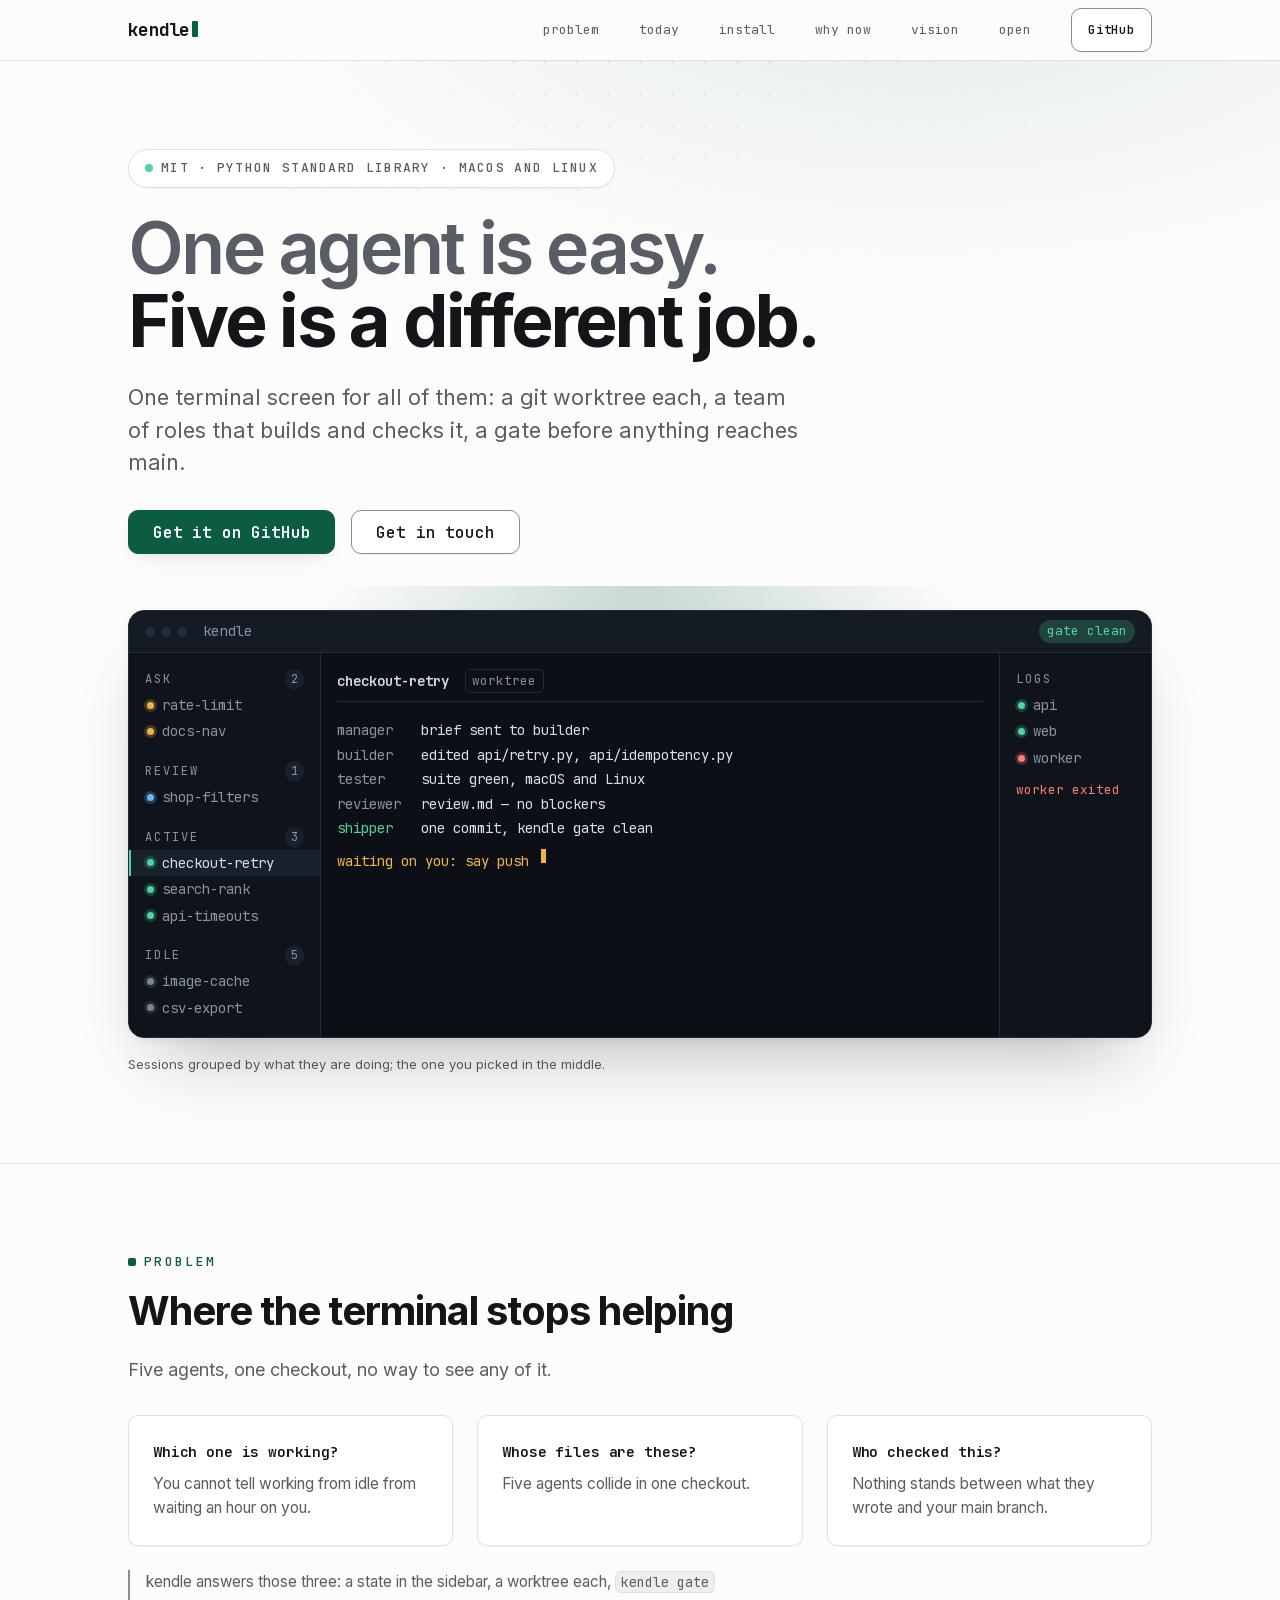
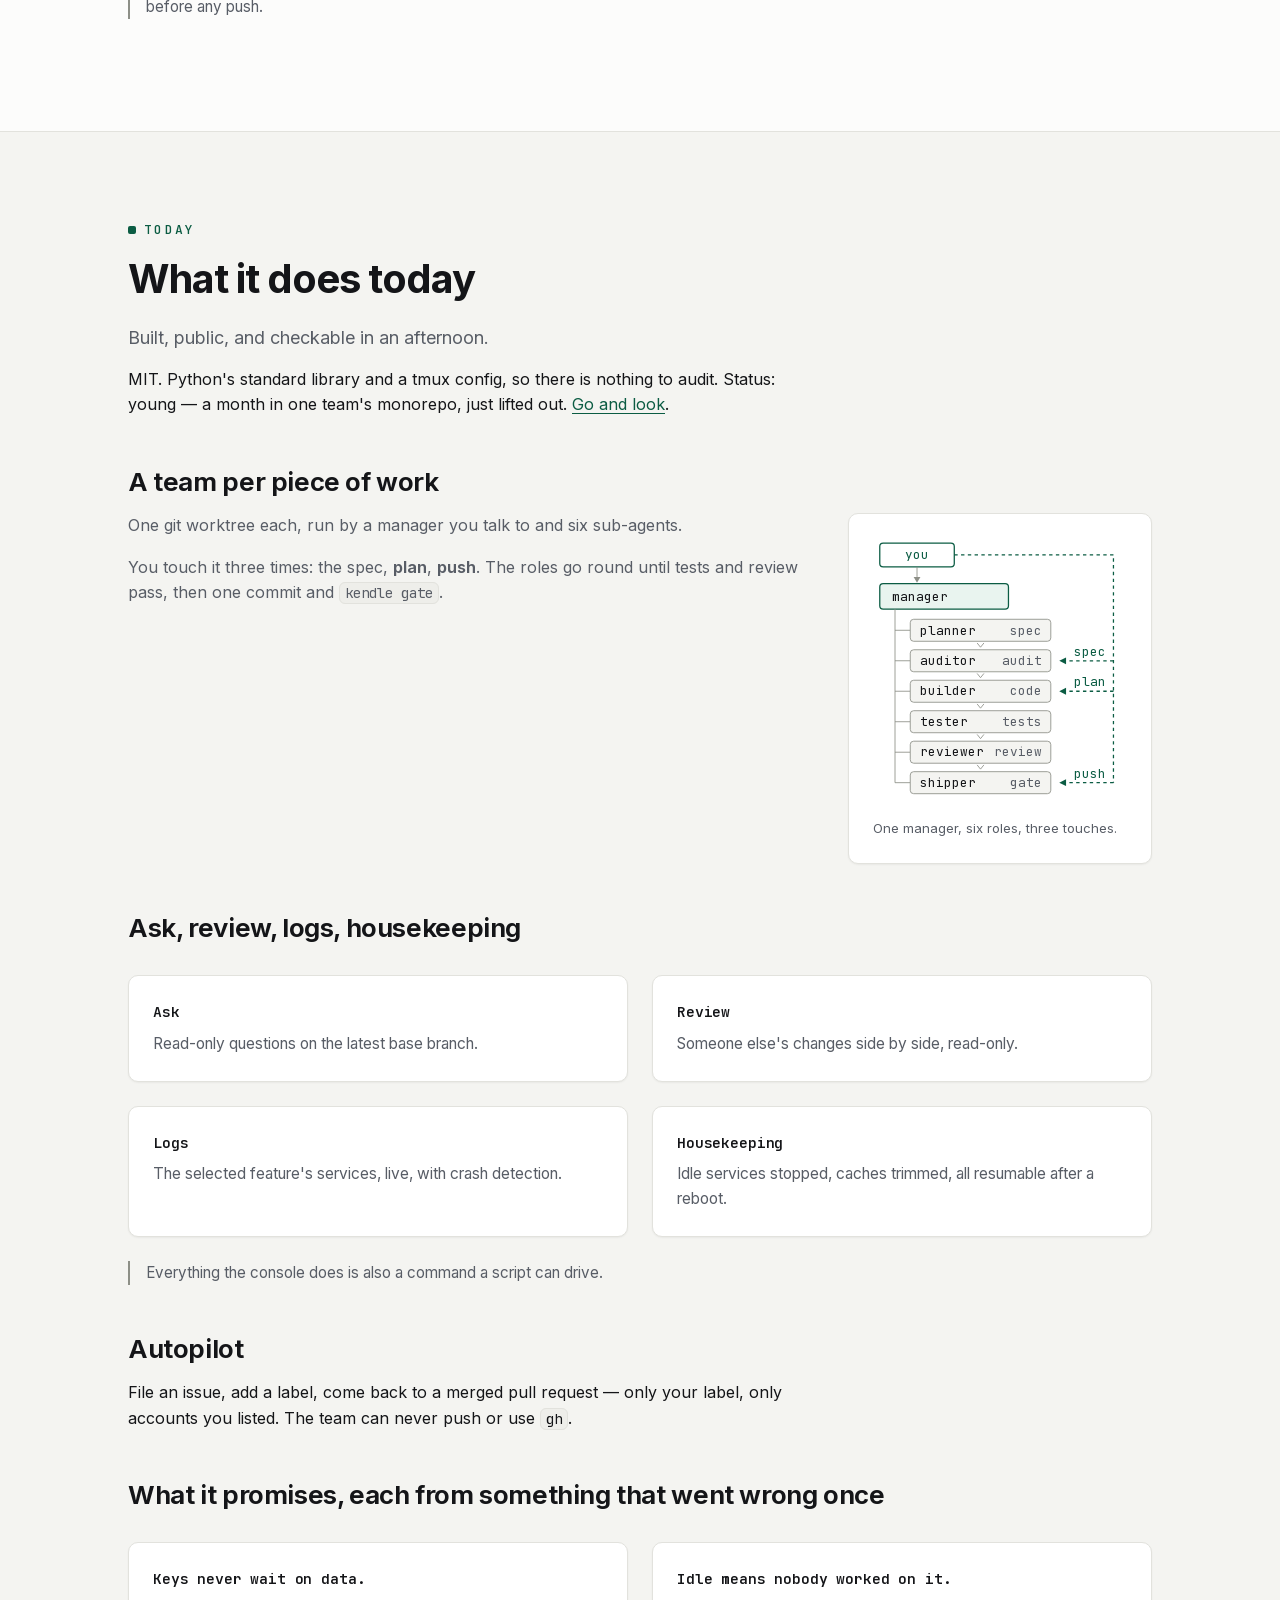
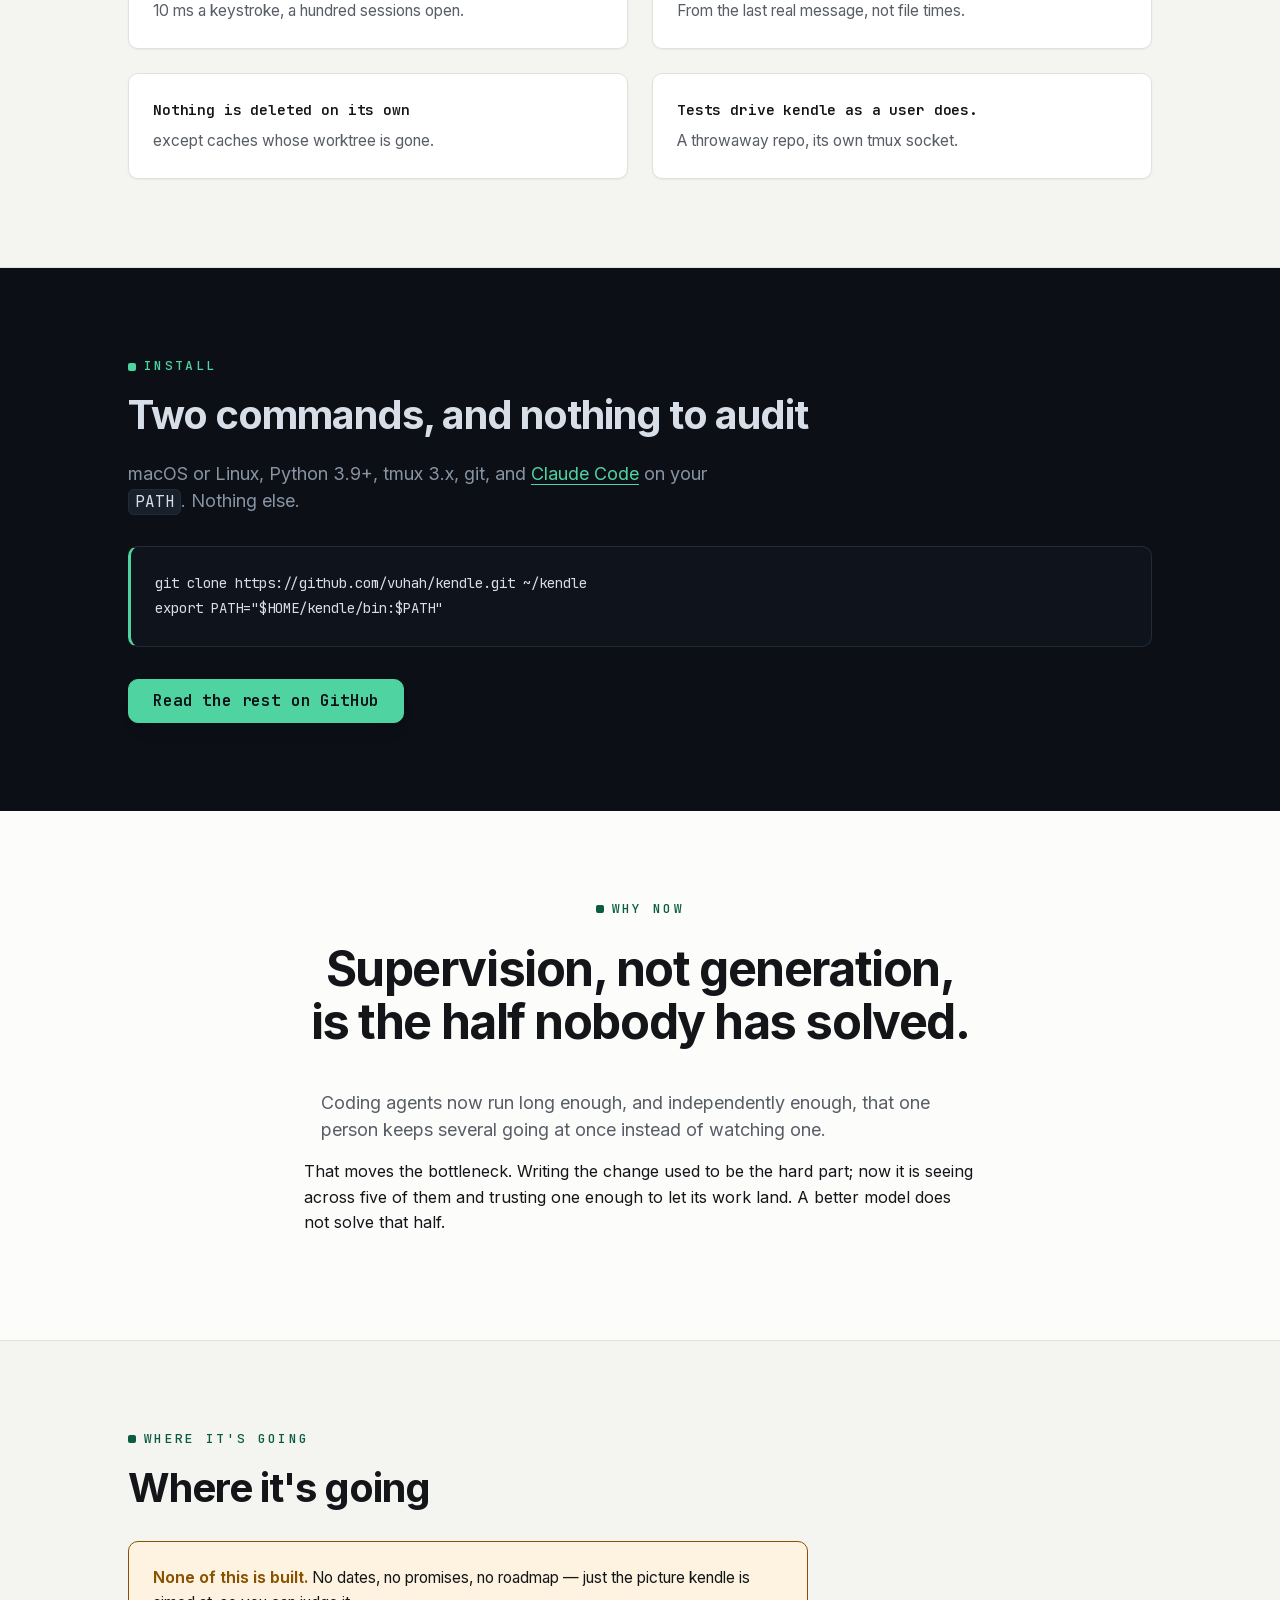
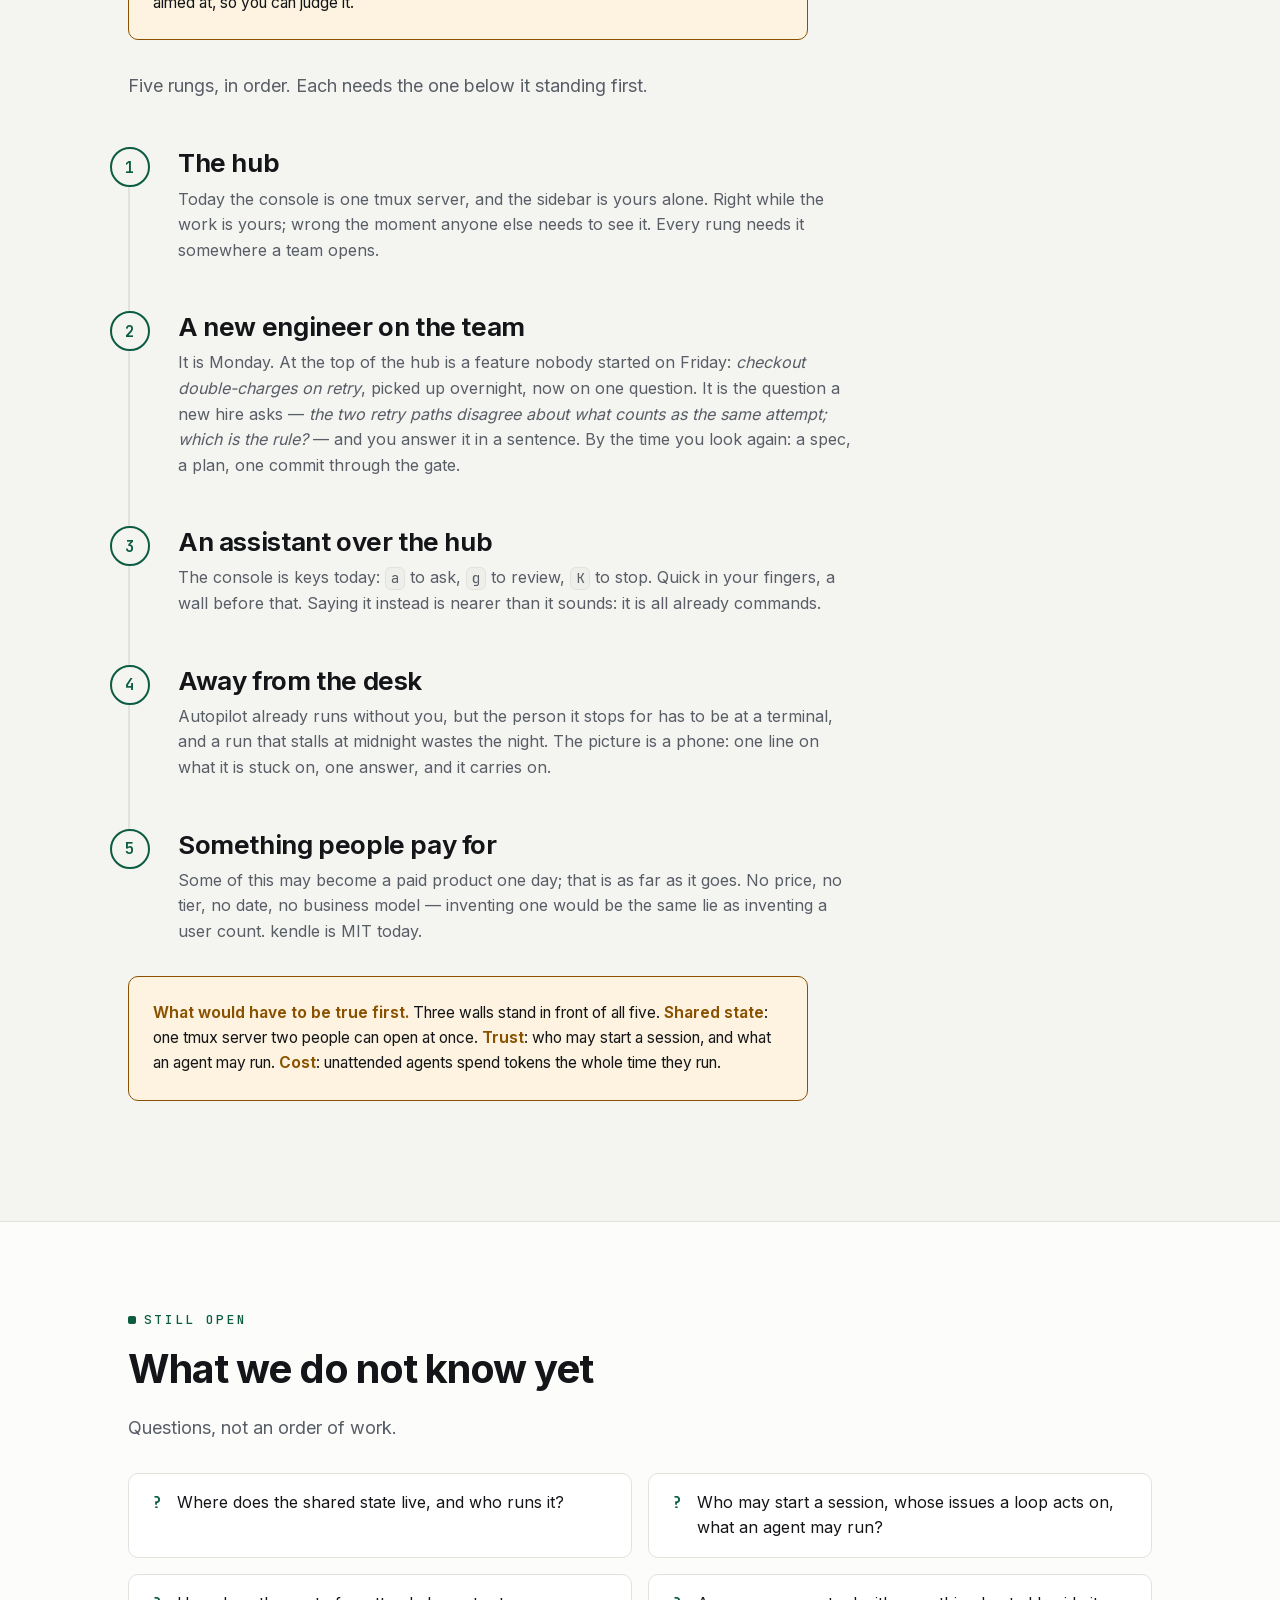
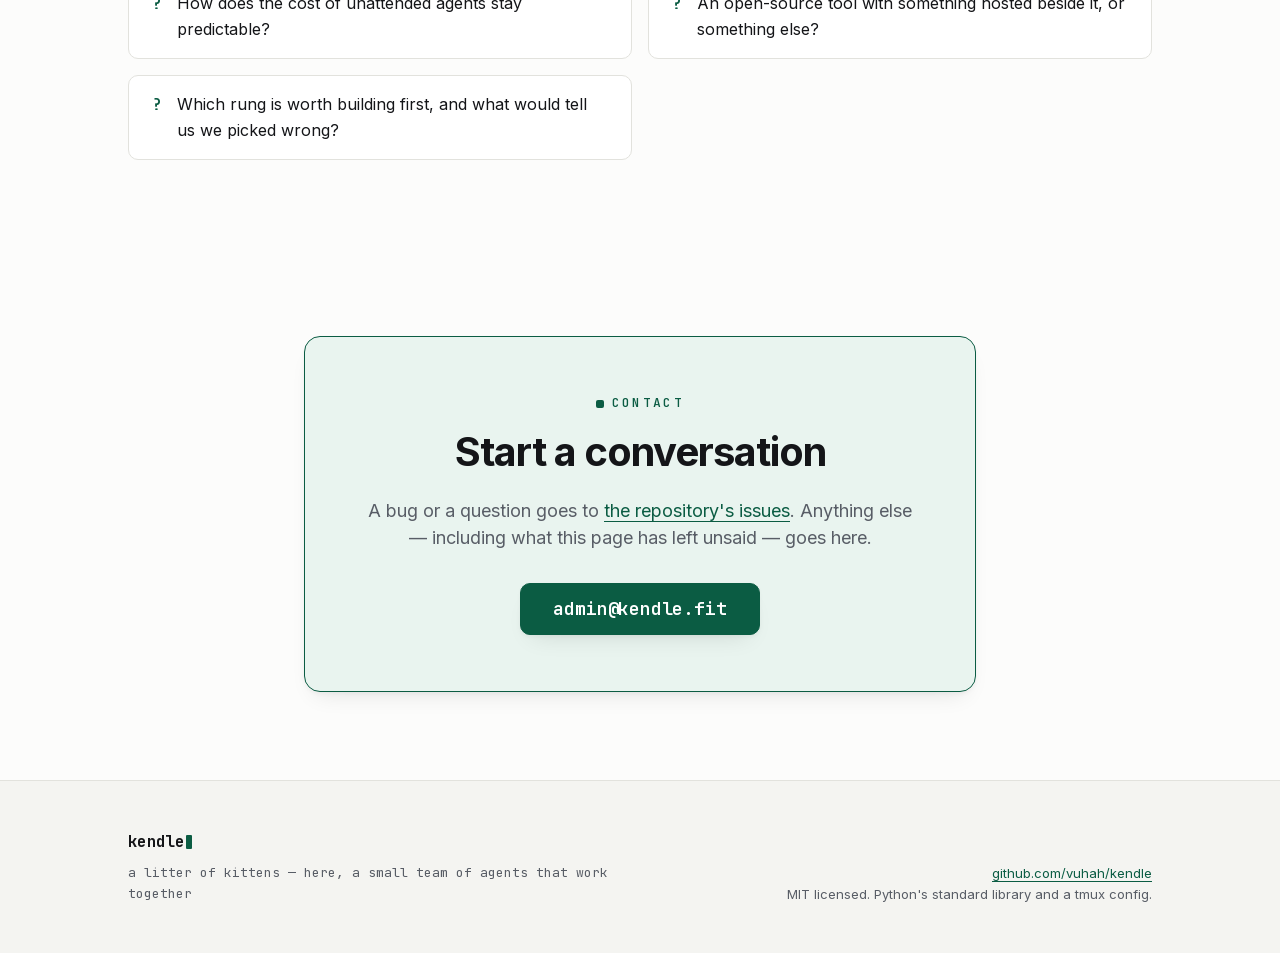
==== commit cf379499: "The launch page is designed now: a working console in the hero, half the words The page read as docu" ====
--- a/site/index.html
+++ b/site/index.html
@@ -4,7 +4,7 @@
 <meta charset="utf-8">
 <meta name="viewport" content="width=device-width, initial-scale=1">
 <title>kendle - one terminal screen for a team of agents</title>
-<meta name="description" content="kendle runs many Claude Code sessions over one git repo from one terminal screen: a worktree per piece of work, a team of agents, a gate before any push.">
+<meta name="description" content="kendle runs many Claude Code sessions over one git repo from one screen: a worktree per piece of work, a team of agents, a gate before any push.">
 <link rel="canonical" href="https://kendle.fit/">
 <meta property="og:title" content="kendle - one terminal screen for a team of agents">
 <meta property="og:description" content="Many Claude Code sessions over one git repository, from a single terminal screen: a worktree per piece of work, a team of agents, and a gate before anything is pushed.">
@@ -18,60 +18,110 @@
 </head>
 <body>
 
-<header class="band">
-<div class="wrap">
-
-<div class="hero">
-<h1>kendle</h1>
-<p class="gloss">a litter of kittens - here, a small team of agents that work together</p>
-<p class="statement">One agent is easy.<br>Five is a different job.</p>
-<p class="lead">kendle gives them one screen: a git worktree per piece of work, a team of roles that specs, builds, tests and reviews it, and a gate before anything reaches your main branch.</p>
-<p class="ctas"><a class="cta cta-go" href="https://github.com/vuhah/kendle">Get it on GitHub</a> <a class="cta" href="#contact">Get in touch</a></p>
-<div class="hero-show">
-<pre class="diagram" tabindex="0" role="img" aria-label="The console: a sidebar of panels on the left, the session you picked in the middle, and service logs on the right.">
-┌ panels ──────────┬ the session you picked ─┬ service logs ─┐
-│ ASK    2         │                         │ ● api         │
-│ REVIEW 1 of 3    │  …                      │ ● web         │
-│ ACTIVE 3         │                         │ ✗ worker      │
-│ IDLE   5         │                         │               │
-└──────────────────┴─────────────────────────┴───────────────┘</pre>
-<p class="caption">Panels on the left, the session you picked in the middle, its services' logs beside it.</p>
-</div>
-</div>
-
+<header class="topbar">
+<div class="wrap topbar-in">
+<p class="mark">kendle</p>
 <nav class="nav" aria-label="Sections">
 <a href="#problem">problem</a>
 <a href="#today">today</a>
 <a href="#install">install</a>
 <a href="#why-now">why now</a>
-<a href="#vision">where it's going</a>
-<a href="#open">still open</a>
-<a href="#contact">contact</a>
+<a href="#vision">vision</a>
+<a href="#open">open</a>
 </nav>
-
+<a class="cta cta-sm" href="https://github.com/vuhah/kendle">GitHub</a>
 </div>
 </header>
 
-<main class="wrap">
-
-<section id="problem" class="panel">
-<h2><span class="tag" aria-hidden="true">problem</span> Where the terminal stops helping</h2>
-<p class="lead">Running one coding agent is a pleasure. Running five is a different job, and the terminal stops being the right place to do it from.</p>
-<p>You cannot see which is working, which is idle, and which has waited an hour on an answer only you can give. They collide in one checkout. And nothing stands between what one of them wrote and your main branch except you remembering to look.</p>
-<p class="aside">Every part of kendle below answers one of those three: the sidebar counts what is active, idle and asking, each piece of work gets its own worktree, and <code>kendle gate</code> runs before any push.</p>
-</section>
-
-<section id="today" class="panel">
-<h2><span class="tag" aria-hidden="true">today</span> What it does today</h2>
-<p class="lead">All of it is built, and all of it is checkable in an afternoon.</p>
-<p>MIT and public. Python's standard library and a tmux config, so there is no dependency to audit. Autopilot built rather than planned. Status: young - a month inside one team's monorepo, just lifted out. It is a working tool, not a mockup, so the useful thing is to <a href="https://github.com/vuhah/kendle">go and look</a>.</p>
+<main>
+
+<section class="hero">
+<div class="wrap">
+
+<p class="eyebrow eyebrow-hero">MIT &middot; Python standard library &middot; macOS and Linux</p>
+<h1>One agent is easy.<br><span class="h1-b">Five is a different job.</span></h1>
+<p class="lead hero-lead">One terminal screen for all of them: a git worktree each, a team of roles that builds and checks it, a gate before anything reaches main.</p>
+<p class="ctas"><a class="cta cta-go" href="https://github.com/vuhah/kendle">Get it on GitHub</a> <a class="cta" href="#contact">Get in touch</a></p>
+
+<div class="console-frame">
+<div class="console" role="img" aria-label="The kendle console: a sidebar grouping every session by state - two asking a question, one in review, three active, five idle - the session you picked in the middle showing its roles at work, and its services' logs beside it.">
+
+<div class="con-bar">
+<span class="con-dots" aria-hidden="true"><i></i><i></i><i></i></span>
+<span class="con-title">kendle</span>
+<span class="con-chip">gate clean</span>
+</div>
+
+<div class="con-body">
+
+<div class="con-side">
+<p class="con-group"><span class="con-g-name">ask</span> <span class="con-g-n">2</span></p>
+<p class="con-row"><span class="dot ask"></span> rate-limit</p>
+<p class="con-row"><span class="dot ask"></span> docs-nav</p>
+<p class="con-group"><span class="con-g-name">review</span> <span class="con-g-n">1</span></p>
+<p class="con-row"><span class="dot review"></span> shop-filters</p>
+<p class="con-group"><span class="con-g-name">active</span> <span class="con-g-n">3</span></p>
+<p class="con-row is-on"><span class="dot active"></span> checkout-retry</p>
+<p class="con-row"><span class="dot active"></span> search-rank</p>
+<p class="con-row"><span class="dot active"></span> api-timeouts</p>
+<p class="con-group"><span class="con-g-name">idle</span> <span class="con-g-n">5</span></p>
+<p class="con-row"><span class="dot idle"></span> image-cache</p>
+<p class="con-row"><span class="dot idle"></span> csv-export</p>
+</div>
+
+<div class="con-main">
+<p class="con-head"><span class="con-feat">checkout-retry</span> <span class="con-branch">worktree</span></p>
+<p class="con-line"><span class="who">manager</span> brief sent to builder</p>
+<p class="con-line"><span class="who">builder</span> edited api/retry.py, api/idempotency.py</p>
+<p class="con-line"><span class="who">tester</span> suite green, macOS and Linux</p>
+<p class="con-line"><span class="who">reviewer</span> review.md &mdash; no blockers</p>
+<p class="con-line"><span class="who ok">shipper</span> one commit, kendle gate clean</p>
+<p class="con-line con-wait">waiting on you: say push<span class="caret"></span></p>
+</div>
+
+<div class="con-logs">
+<p class="con-group"><span class="con-g-name">logs</span></p>
+<p class="con-row"><span class="dot active"></span> api</p>
+<p class="con-row"><span class="dot active"></span> web</p>
+<p class="con-row"><span class="dot bad"></span> worker</p>
+<p class="con-note">worker exited</p>
+</div>
+
+</div>
+</div>
+</div>
+<p class="caption">Sessions grouped by what they are doing; the one you picked in the middle.</p>
+
+</div>
+</section>
+
+<section id="problem" class="slab">
+<div class="wrap">
+<p class="eyebrow" aria-hidden="true">problem</p>
+<h2>Where the terminal stops helping</h2>
+<p class="lead">Five agents, one checkout, no way to see any of it.</p>
+<ul class="cards three">
+<li><strong>Which one is working?</strong> You cannot tell working from idle from waiting an hour on you.</li>
+<li><strong>Whose files are these?</strong> Five agents collide in one checkout.</li>
+<li><strong>Who checked this?</strong> Nothing stands between what they wrote and your main branch.</li>
+</ul>
+<p class="aside">kendle answers those three: a state in the sidebar, a worktree each, <code>kendle gate</code> before any push.</p>
+</div>
+</section>
+
+<section id="today" class="slab slab-alt">
+<div class="wrap">
+<p class="eyebrow" aria-hidden="true">today</p>
+<h2>What it does today</h2>
+<p class="lead">Built, public, and checkable in an afternoon.</p>
+<p>MIT. Python's standard library and a tmux config, so there is nothing to audit. Status: young &mdash; a month in one team's monorepo, just lifted out. <a href="https://github.com/vuhah/kendle">Go and look</a>.</p>
 <!-- slot: stage - where the project or the company actually is, in plain words -->
 
-<h3>A worktree and a team per piece of work</h3>
+<h3>A team per piece of work</h3>
 <div class="split">
 <div class="split-say">
-<p>Each piece of work gets one git worktree, run by a manager you talk to and six sub-agents: planner, auditor, builder, tester, reviewer, shipper.</p>
-<p>You touch the flow three times: you approve the spec, you say <strong>plan</strong>, you say <strong>push</strong>. In between, builder, tester and reviewer go round until both pass, and the shipper makes one commit and runs <code>kendle gate</code>. The ready report carries evidence for every line.</p>
+<p>One git worktree each, run by a manager you talk to and six sub-agents.</p>
+<p>You touch it three times: the spec, <strong>plan</strong>, <strong>push</strong>. The roles go round until tests and review pass, then one commit and <code>kendle gate</code>.</p>
 </div>
 <figure class="team">
 <svg viewBox="0 0 300 312" role="img">
@@ -129,105 +179,124 @@
 <path class="you-head" fill="currentColor" d="M220 289 L228 285 L228 293 Z"/>
 <text class="touch" fill="currentColor" x="256" y="283" font-size="15" text-anchor="middle">push</text>
 </svg>
-<figcaption>One manager runs the six roles in that order; your three touches land on the spec, on plan and on push.</figcaption>
+<figcaption>One manager, six roles, three touches.</figcaption>
 </figure>
 </div>
 
 <h3>Ask, review, logs, housekeeping</h3>
 <ul class="cards">
-<li><strong>Ask</strong> Read-only questions on the latest base branch, for things that aren't work yet. A good answer can be promoted into a feature.</li>
-<li><strong>Review</strong> Up to three of someone else's changes side by side, read-only, against Gerrit, GitHub or GitLab.</li>
+<li><strong>Ask</strong> Read-only questions on the latest base branch.</li>
+<li><strong>Review</strong> Someone else's changes side by side, read-only.</li>
 <li><strong>Logs</strong> The selected feature's services, live, with crash detection.</li>
-<li><strong>Housekeeping</strong> Context and memory per session, idle services stopped, a disk budget that trims build caches but never code or uncommitted work - and everything resumable after a reboot.</li>
+<li><strong>Housekeeping</strong> Idle services stopped, caches trimmed, all resumable after a reboot.</li>
 </ul>
-<p class="aside">Everything the console does is also a command, so a script or another agent can drive it.</p>
+<p class="aside">Everything the console does is also a command a script can drive.</p>
 
 <h3>Autopilot</h3>
-<p>File an issue, add a label, come back to a merged pull request. The loop only picks up issues carrying your label and opened by an account you listed, so strangers cannot set your teams to work.</p>
-<p>A feature team builds each one, its manager standing in for you. kendle then rebases, runs <code>kendle gate</code>, pushes, and opens a pull request for a read-only review session to review. The team itself can never push or use <code>gh</code>; when something needs a person the issue is labelled <code>needs-human</code> and you get a notification.</p>
-
-<h3>What it promises</h3>
-<p>Each of these came from something that went wrong once.</p>
-<ul class="cards three">
-<li><strong>Keys never wait on data.</strong> The sidebar gathers in a background thread and draws from a snapshot: around 10 ms a keystroke with a hundred sessions open.</li>
-<li><strong>Quiet is not dead.</strong> A role blocked in one long tool call still counts as working; one its manager stopped does not.</li>
-<li><strong>Idle means nobody worked on it.</strong> Measured from the last real message, never from file times: idle sessions keep touching their own transcripts.</li>
-<li><strong>Nothing is deleted on its own</strong> except build caches whose worktree is gone. Sizes are shown first; code and uncommitted work never go.</li>
-<li><strong>kendle only stops what it started.</strong> A port held by anything else is reported, never killed.</li>
-<li><strong>Commands run plainly.</strong> No <code>cd … &amp;&amp;</code>, no <code>VAR=…</code> prefixes: Claude Code's permission rules match the whole command string.</li>
+<p>File an issue, add a label, come back to a merged pull request &mdash; only your label, only accounts you listed. The team can never push or use <code>gh</code>.</p>
+
+<h3>What it promises, each from something that went wrong once</h3>
+<ul class="cards">
+<li><strong>Keys never wait on data.</strong> 10 ms a keystroke, a hundred sessions open.</li>
+<li><strong>Idle means nobody worked on it.</strong> From the last real message, not file times.</li>
+<li><strong>Nothing is deleted on its own</strong> except caches whose worktree is gone.</li>
+<li><strong>Tests drive kendle as a user does.</strong> A throwaway repo, its own tmux socket.</li>
 </ul>
-
-<h3>Tests</h3>
-<p>Every test drives kendle the way a user does: a throwaway git repo, its own tmux socket and state folder, and a stand-in for <code>claude</code>, so nothing touches your real sessions. The suite runs on macOS and Linux on every push, and the README badge carries the count.</p>
 <!-- slot: usage - real usage, only where it exists and can be checked -->
-</section>
-
-<section id="install" class="panel">
-<h2><span class="tag" aria-hidden="true">install</span> Install</h2>
-<p class="lead">Two commands, and nothing to audit.</p>
-<p>macOS or Linux (both tested on every push), Python 3.9+, tmux 3.x, git, and <a href="https://claude.com/claude-code">Claude Code</a> (<code>claude</code> on your <code>PATH</code>). Nothing else.</p>
+</div>
+</section>
+
+<section id="install" class="slab slab-dark">
+<div class="wrap">
+<p class="eyebrow" aria-hidden="true">install</p>
+<h2>Two commands, and nothing to audit</h2>
+<p class="lead">macOS or Linux, Python 3.9+, tmux 3.x, git, and <a href="https://claude.com/claude-code">Claude Code</a> on your <code>PATH</code>. Nothing else.</p>
 <pre class="commands"><code>git clone https://github.com/vuhah/kendle.git ~/kendle
-export PATH="$HOME/kendle/bin:$PATH"          # in ~/.zshrc or ~/.bashrc</code></pre>
+export PATH="$HOME/kendle/bin:$PATH"</code></pre>
 <p class="ctas"><a class="cta cta-go" href="https://github.com/vuhah/kendle">Read the rest on GitHub</a></p>
-</section>
-
-<section id="why-now" class="panel">
-<h2><span class="tag" aria-hidden="true">why now</span> Why now</h2>
-<p class="pull">Supervision, not generation, is the half nobody has solved.</p>
-<p class="lead">Coding agents have recently crossed a line: they run long enough, and independently enough, that one person keeps several of them going at once instead of watching one.</p>
-<p>You can check that on the tool kendle is built on, which is also why kendle exists - one terminal stopped being enough for its author. And it moves the bottleneck. When a person wrote the change, writing it was the hard part; when several agents write it, the hard part is seeing across all of them at once and trusting one enough to let its work land. Generation keeps getting better on its own, and a better model does not solve the other half. That one is solved by somewhere to look and something that stops a bad change.</p>
-</section>
-
-<section id="vision" class="panel">
-<h2><span class="tag" aria-hidden="true">where it's going</span> Where it's going</h2>
-<p class="notice"><strong>None of what follows is built.</strong> No dates, no promises, no roadmap - this is the picture kendle is aimed at, written down so you can judge whether it is worth aiming at.</p>
-<p>Rungs, not five separate wishes, in order: a terminal tool, which is built, then the hub, a new engineer on the team, an assistant over it, away from the desk, and perhaps something people pay for. Each needs the one below it standing first, which is why none is a commitment.</p>
-
-<h3><span class="rung">rung one</span> The hub</h3>
-<p>Today the console is a tmux server on your machine: one socket, one state folder, one sidebar only you can see. That is right while the work is yours, and wrong the moment a second person needs to know what is running - the answer lives on a laptop that may be shut. The picture is that sidebar kept somewhere a team opens. What changes is not the view but where the truth lives, and that is the whole difficulty. Every rung above needs it first.</p>
-
-<h3><span class="rung">rung two</span> A new engineer on the team</h3>
-<p>It is Monday morning. You open the hub before you have finished your coffee, and the top of the list is a feature nobody started on Friday: <em>checkout double-charges on retry</em>, filed as an issue, picked up overnight, now sitting on one question. It is the question a new hire asks in their first week - <em>the two retry paths in the API disagree about what counts as the same attempt; which one is the rule?</em> - and you answer it in a sentence. By the time you look again there is a spec, a plan an auditor has argued with, and one commit that passed the gate. What makes that different from a code generator is the question: it had read the repository and the conventions, found the contradiction, and knew that settling it was not its call.</p>
-
-<h3><span class="rung">rung three</span> An assistant over the hub</h3>
-<p>The console today is keys: <code>a</code> to ask, <code>p</code> to promote an answer into a feature, <code>g</code> to review someone else's change, <code>K</code> to stop a session. Quick once they are in your fingers, a wall before that. The picture is saying it instead: start the two features from yesterday's issues, tell me what is blocked, tell me why the gate failed. Nearer than it sounds, because everything the console does is already a plain command. The keys stay either way.</p>
-
-<h3><span class="rung">rung four</span> Away from the desk</h3>
-<p>Autopilot already runs without you: an issue goes in, a team builds it, the loop stops when something genuinely needs a person. The gap is that the person has to be at the terminal, and an overnight run that stalls at midnight has wasted the night. The picture is a phone: the run says in one line what it is stuck on, you read the diff, you answer the one question, and it carries on. Not a dashboard to watch - one notification and one answer. It is also why this page has to work at 320 pixels wide.</p>
-
-<h3><span class="rung">rung five</span> Something people pay for</h3>
-<p>Some of this may become a paid product one day, and that sentence is as far as it goes. No price, no tier, no date, no business model - kendle does not have one yet, and inventing one would be the same lie as inventing a user count. What can honestly be said is the shape: a hub that holds a team's work is something somebody has to run and pay for, and agents that work while nobody watches spend money the whole time. kendle is MIT today, and the console is not the part anyone would charge for. If that changes it will be written here after it is true, not before.</p>
-
-<p class="notice"><strong>What would have to be true first.</strong> The same three walls stand in front of all five. <strong>Shared state</strong>: every future above needs a version of that one tmux server and state folder which two people can open at once. <strong>Trust</strong>: once a team shares one place, who may start a session and what an agent may run become somebody's responsibility rather than settings on your laptop. <strong>Cost</strong>: unattended sessions spend tokens for as long as they run, and a hub is only worth having if the bill is predictable before the month ends. Those three are also the honest answer to the paid question.</p>
-</section>
-
-<section id="open" class="panel">
-<h2><span class="tag" aria-hidden="true">still open</span> What we do not know yet</h2>
-<p class="lead">No answers here - and these are questions, not an order of work.</p>
+</div>
+</section>
+
+<section id="why-now" class="slab">
+<div class="wrap wrap-narrow">
+<p class="eyebrow" aria-hidden="true">why now</p>
+<h2 class="pull">Supervision, not generation, is the half nobody has solved.</h2>
+<p class="lead">Coding agents now run long enough, and independently enough, that one person keeps several going at once instead of watching one.</p>
+<p>That moves the bottleneck. Writing the change used to be the hard part; now it is seeing across five of them and trusting one enough to let its work land. A better model does not solve that half.</p>
+</div>
+</section>
+
+<section id="vision" class="slab slab-alt">
+<div class="wrap">
+<p class="eyebrow" aria-hidden="true">where it's going</p>
+<h2>Where it's going</h2>
+<p class="notice"><strong>None of this is built.</strong> No dates, no promises, no roadmap &mdash; just the picture kendle is aimed at, so you can judge it.</p>
+<p class="lead">Five rungs, in order. Each needs the one below it standing first.</p>
+
+<ol class="ladder">
+<li>
+<h3><span class="rung" aria-hidden="true">1</span> The hub</h3>
+<p>Today the console is one tmux server, and the sidebar is yours alone. Right while the work is yours; wrong the moment anyone else needs to see it. Every rung needs it somewhere a team opens.</p>
+</li>
+<li>
+<h3><span class="rung" aria-hidden="true">2</span> A new engineer on the team</h3>
+<p>It is Monday. At the top of the hub is a feature nobody started on Friday: <em>checkout double-charges on retry</em>, picked up overnight, now on one question. It is the question a new hire asks &mdash; <em>the two retry paths disagree about what counts as the same attempt; which is the rule?</em> &mdash; and you answer it in a sentence. By the time you look again: a spec, a plan, one commit through the gate.</p>
+</li>
+<li>
+<h3><span class="rung" aria-hidden="true">3</span> An assistant over the hub</h3>
+<p>The console is keys today: <code>a</code> to ask, <code>g</code> to review, <code>K</code> to stop. Quick in your fingers, a wall before that. Saying it instead is nearer than it sounds: it is all already commands.</p>
+</li>
+<li>
+<h3><span class="rung" aria-hidden="true">4</span> Away from the desk</h3>
+<p>Autopilot already runs without you, but the person it stops for has to be at a terminal, and a run that stalls at midnight wastes the night. The picture is a phone: one line on what it is stuck on, one answer, and it carries on.</p>
+</li>
+<li>
+<h3><span class="rung" aria-hidden="true">5</span> Something people pay for</h3>
+<p>Some of this may become a paid product one day; that is as far as it goes. No price, no tier, no date, no business model &mdash; inventing one would be the same lie as inventing a user count. kendle is MIT today.</p>
+</li>
+</ol>
+
+<p class="notice"><strong>What would have to be true first.</strong> Three walls stand in front of all five. <strong>Shared state</strong>: one tmux server two people can open at once. <strong>Trust</strong>: who may start a session, and what an agent may run. <strong>Cost</strong>: unattended agents spend tokens the whole time they run.</p>
+</div>
+</section>
+
+<section id="open" class="slab">
+<div class="wrap">
+<p class="eyebrow" aria-hidden="true">still open</p>
+<h2>What we do not know yet</h2>
+<p class="lead">Questions, not an order of work.</p>
 <ul class="questions">
-<li>Where does the shared state live, and does somebody else have to run it?</li>
-<li>Where is the trust boundary - who may start a session, whose issues a loop acts on, what an agent may run?</li>
-<li>How does the cost of unattended agents stay predictable before the bill arrives?</li>
-<li>Is this an open-source tool with something hosted beside it, or something else?</li>
+<li>Where does the shared state live, and who runs it?</li>
+<li>Who may start a session, whose issues a loop acts on, what an agent may run?</li>
+<li>How does the cost of unattended agents stay predictable?</li>
+<li>An open-source tool with something hosted beside it, or something else?</li>
 <li>Which rung is worth building first, and what would tell us we picked wrong?</li>
 </ul>
-</section>
-
-<section id="contact" class="panel invite">
-<h2><span class="tag" aria-hidden="true">contact</span> Getting in touch</h2>
+</div>
+</section>
+
+<section id="contact" class="slab">
+<div class="wrap wrap-narrow">
+<div class="invite">
+<p class="eyebrow" aria-hidden="true">contact</p>
 <!-- slot: who - who is behind this, named, and what they have built before -->
-<p class="lead">This page exists to start a conversation. Here is the whole of how.</p>
-<p>A bug or a question about the tool goes to <a href="https://github.com/vuhah/kendle">the repository's issues</a>, where the answer stays public. Anything else - including what this page has deliberately left unsaid - goes here.</p>
+<h2>Start a conversation</h2>
+<p class="lead">A bug or a question goes to <a href="https://github.com/vuhah/kendle">the repository's issues</a>. Anything else &mdash; including what this page has left unsaid &mdash; goes here.</p>
 <!-- slot: raising - what is being raised and what it would be spent on -->
-<p class="ctas"><a class="cta cta-go cta-mail" href="mailto:admin@kendle.fit">admin@kendle.fit</a></p>
+<p class="ctas ctas-mid"><a class="cta cta-go cta-mail" href="mailto:admin@kendle.fit">admin@kendle.fit</a></p>
+</div>
+</div>
 </section>
 
 </main>
 
-<footer class="band">
-<div class="wrap">
-<p class="ctas"><a class="cta" href="https://github.com/vuhah/kendle">github.com/vuhah/kendle</a></p>
-<p class="fine">MIT licensed. Built with Python's standard library and a tmux config.</p>
+<footer class="foot">
+<div class="wrap foot-in">
+<div>
+<p class="mark mark-sm">kendle</p>
+<p class="gloss">a litter of kittens &mdash; here, a small team of agents that work together</p>
+</div>
+<p class="fine"><a href="https://github.com/vuhah/kendle">github.com/vuhah/kendle</a><br>MIT licensed. Python's standard library and a tmux config.</p>
 </div>
 </footer>
 
--- a/site/style.css
+++ b/site/style.css
@@ -1,26 +1,48 @@
 /* The whole site's styling. One file, no imports, nothing fetched from anywhere else, so the page
-   opens the same from disk as it does from the web.
-
-   The look is taken from the tool rather than invented for it. kendle is a tmux console: a framed
-   sidebar, box rules, and a short monospace label set into the top edge of each panel. So every
-   section here is a framed panel with its label notched into the rule, the way `┌ panels ─────` is
-   drawn, and monospace carries the wordmark, the labels, the role names, the diagram and code -
-   never a paragraph of prose. One type scale and one spacing step live on :root and every size in
-   the file names a step. It all has to be readable at 320 pixels wide, because half the page argues
-   for using kendle from a phone. */
+   opens the same from disk as it does from the web. The two typefaces ship with the site in
+   site/fonts/ and are served from there - no font host is contacted.
+
+   The look is taken from the tool rather than invented for it. kendle is a tmux console, so the
+   hero carries a console drawn in plain markup: a window frame, a sidebar of sessions grouped by
+   what they are doing, the pane you picked, and the logs beside it. Monospace carries the wordmark,
+   the labels, the console and code - never a paragraph of prose. One type scale and one spacing
+   step live on :root and every size in the file names a step. It all has to be readable at 320
+   pixels wide, because half the page argues for using kendle from a phone. */
+
+/* Inter and JetBrains Mono, both SIL Open Font License 1.1 - the licences sit beside the files in
+   site/fonts/. Each is one variable file covering every weight the page uses, and the system stack
+   behind it renders the page before either arrives. */
+@font-face {
+  font-family: "Inter var";
+  font-style: normal;
+  font-weight: 100 900;
+  font-display: swap;
+  src: url(fonts/Inter.woff2) format("woff2");
+}
+
+@font-face {
+  font-family: "JetBrains Mono var";
+  font-style: normal;
+  font-weight: 100 800;
+  font-display: swap;
+  src: url(fonts/JetBrainsMono.woff2) format("woff2");
+}
 
 :root {
   color-scheme: light dark;
 
-  /* Type: one ratio, 1.2, from a 1rem body. */
-  --f--1: 0.833rem;
+  /* Type: one ratio, 1.2, from a 1rem body, plus two fluid display steps for the lines that have
+     to carry a whole screen. */
+  --f--1: 0.8125rem;
   --f-0: 1rem;
-  --f-1: 1.2rem;
-  --f-2: 1.44rem;
-  --f-3: 1.728rem;
-  --f-4: 2.074rem;
-  --f-5: 2.488rem;
-  --f-6: 2.986rem;
+  --f-1: 1.125rem;
+  --f-2: 1.35rem;
+  --f-3: 1.62rem;
+  --f-4: 1.95rem;
+  --f-5: 2.34rem;
+  --f-hero: clamp(2.5rem, 7.4vw, 4.5rem);
+  --f-h2: clamp(1.75rem, 3.6vw, 2.5rem);
+  --f-pull: clamp(1.75rem, 4.2vw, 3rem);
 
   /* Space: one step and the multiples of it the page uses. */
   --space: 0.5rem;
@@ -33,42 +55,101 @@
   --s8: calc(var(--space) * 8);
   --s10: calc(var(--space) * 10);
 
-  /* The gutter, so the panel labels line up with the text inside them. */
-  --pad: var(--s2);
-
-  /* How wide a line of prose is allowed to get, wherever the column is wider than that. */
-  --measure: 66ch;
-
-  --sans: -apple-system, BlinkMacSystemFont, "Segoe UI", Roboto, Helvetica, Arial, sans-serif;
-  --mono: ui-monospace, SFMono-Regular, Menlo, Consolas, "DejaVu Sans Mono", monospace;
-
-  /* Light. The accent is the console's own "working" green; --rule-strong is the one that carries
-     meaning - panel frames and the diagram - so it is held above 3:1, not left at a hairline.
-     --on-accent is what sits on top of the accent when the accent is a fill. */
-  --bg: #ffffff;
-  --surface: #f5f7f9;
-  --sunken: #eceff3;
-  --text: #1f2328;
-  --muted: #50575e;
-  --link: #0a4d9e;
-  --accent: #0a6048;
+  --pad: var(--s3);
+  --measure: 68ch;
+
+  --r1: 6px;
+  --r2: 10px;
+  --r3: 16px;
+
+  --sans: "Inter var", -apple-system, BlinkMacSystemFont, "Segoe UI", Roboto, Helvetica, Arial, sans-serif;
+  --mono: "JetBrains Mono var", ui-monospace, SFMono-Regular, Menlo, Consolas, "DejaVu Sans Mono", monospace;
+
+  /* Light. Warm paper, ink, and the console's own "working" green as the one accent. Every pair
+     below was measured: text 17.8:1, muted 6.5:1, accent 7.8:1, warn 5.8:1 on their backgrounds,
+     and --rule-strong, which is the only border that carries meaning, 3.2:1. */
+  --bg: #fcfcfb;
+  --bg-2: #f4f4f1;
+  --surface: #ffffff;
+  --sunken: #eeeeea;
+  --text: #141518;
+  --muted: #585d66;
+  --link: #0b5c43;
+  --accent: #0b5c43;
+  --accent-soft: #e9f4ef;
   --on-accent: #ffffff;
-  --rule: #d8dde2;
-  --rule-strong: #7b848e;
+  --warn: #8a5200;
+  --warn-soft: #fdf3e0;
+  --rule: #e2e2dd;
+  --rule-strong: #8d8f87;
+  --focus: #0b5c43;
+
+  --bar-bg: rgba(252, 252, 251, 0.92);
+  --grid-dot: rgba(20, 21, 24, 0.09);
+  --wash: radial-gradient(60rem 28rem at 72% -6rem, rgba(11, 92, 67, 0.1), transparent 70%);
+  --shadow-s: 0 1px 2px rgba(18, 22, 28, 0.05);
+  --shadow-m: 0 2px 4px rgba(18, 22, 28, 0.04), 0 12px 24px -12px rgba(18, 22, 28, 0.12);
+  --shadow-l: 0 2px 8px rgba(18, 22, 28, 0.06), 0 40px 72px -32px rgba(18, 22, 28, 0.32);
+  --glow: radial-gradient(50% 60% at 50% 0%, rgba(11, 92, 67, 0.22), transparent 70%);
+
+  /* The console keeps one palette in both schemes: it is a picture of a terminal, and a terminal
+     does not repaint itself when the page does. Measured on its own background - text 14.1:1,
+     muted 6.1:1, and every state colour at or above 4.7:1. */
+  --con-bg: #0c1016;
+  --con-bar: #151b24;
+  --con-side: #0f141c;
+  --con-sel: #17202b;
+  --con-text: #d7dee8;
+  --con-muted: #8893a3;
+  --con-rule: #222b37;
+  --st-active: #4fd3a0;
+  --st-ask: #f2b544;
+  --st-review: #6fb4ff;
+  --st-idle: #7a8696;
+  --st-bad: #ff7f72;
+  --halo-active: rgba(79, 211, 160, 0.22);
+  --halo-ask: rgba(242, 181, 68, 0.22);
+  --halo-review: rgba(111, 180, 255, 0.22);
+  --halo-idle: rgba(122, 134, 150, 0.2);
+  --halo-bad: rgba(255, 127, 114, 0.22);
 }
 
 @media (prefers-color-scheme: dark) {
   :root {
-    --bg: #0d1117;
-    --surface: #161b22;
-    --sunken: #11161d;
-    --text: #e6edf3;
-    --muted: #9aa6b2;
-    --link: #7cb7ff;
-    --accent: #5fd6a8;
-    --on-accent: #0d1117;
-    --rule: #262d36;
-    --rule-strong: #68737f;
+    --bg: #0b0e13;
+    --bg-2: #0f131a;
+    --surface: #141922;
+    --sunken: #0d1118;
+    --text: #e9eef5;
+    --muted: #99a4b4;
+    --link: #4fd3a0;
+    --accent: #4fd3a0;
+    --accent-soft: #122520;
+    --on-accent: #06120d;
+    --warn: #f0b429;
+    --warn-soft: #2a2011;
+    --rule: #222a35;
+    --rule-strong: #6d7988;
+    --focus: #4fd3a0;
+
+    --bar-bg: rgba(11, 14, 19, 0.92);
+    --grid-dot: rgba(233, 238, 245, 0.07);
+    --wash: radial-gradient(60rem 28rem at 72% -6rem, rgba(79, 211, 160, 0.12), transparent 70%);
+    --shadow-s: 0 1px 2px rgba(0, 0, 0, 0.5);
+    --shadow-m: 0 2px 4px rgba(0, 0, 0, 0.4), 0 12px 24px -12px rgba(0, 0, 0, 0.7);
+    --shadow-l: 0 2px 8px rgba(0, 0, 0, 0.5), 0 40px 72px -32px rgba(0, 0, 0, 0.9);
+    --glow: radial-gradient(50% 60% at 50% 0%, rgba(79, 211, 160, 0.16), transparent 70%);
+
+    /* A shadow does nothing on a dark page, so in dark mode the console is lifted a step above
+       the background instead of sunk into it. Re-measured on the lighter surfaces: text 13.1:1,
+       muted 5.0:1 at worst, every state colour at or above 4.8:1. */
+    --con-bg: #121822;
+    --con-bar: #1c2430;
+    --con-side: #161d27;
+    --con-sel: #222b38;
+    --con-rule: #303a49;
+    --st-idle: #8b97a7;
+    --halo-idle: rgba(139, 151, 167, 0.2);
   }
 }
 
@@ -80,82 +161,217 @@
   color: var(--text);
   font-family: var(--sans);
   font-size: 100%;
-  line-height: 1.58;
+  line-height: 1.6;
+  -webkit-font-smoothing: antialiased;
+  text-rendering: optimizeLegibility;
 }
 
 .wrap {
-  max-width: 46rem;
+  max-width: 68rem;
   margin: 0 auto;
   padding: 0 var(--pad);
 }
 
-/* The header and the footer are the surface the panels sit on, as the sidebar is behind the panes. */
-.band {
-  background: var(--surface);
-  border-bottom: 1px solid var(--rule-strong);
-}
-
-footer.band {
-  border-bottom: 0;
-  border-top: 1px solid var(--rule-strong);
-  margin-top: var(--s8);
-}
-
-header.band .wrap { padding-top: var(--s5); padding-bottom: var(--s3); }
-footer.band .wrap { padding-top: var(--s4); padding-bottom: var(--s5); }
-
-/* --- The hero -------------------------------------------------------------------------------- */
+.wrap-narrow { max-width: 46rem; }
+
+/* --- Type ------------------------------------------------------------------------------------ */
 
 h1 {
-  font-family: var(--mono);
-  font-size: var(--f-3);
+  font-size: var(--f-hero);
+  font-weight: 600;
+  line-height: 1.01;
+  letter-spacing: -0.038em;
+  color: var(--muted);
+  margin: var(--s3) 0 0;
+}
+
+/* The turn in the sentence: the second line is the one that has to land. */
+.h1-b {
+  color: var(--text);
   font-weight: 700;
-  line-height: 1.1;
-  letter-spacing: -0.02em;
-  margin: 0;
-}
-
-/* The block cursor after the wordmark. It is empty generated content, so a screen reader reads the
-   name and nothing else. */
-h1::after {
-  content: "";
-  display: inline-block;
-  width: 0.55ch;
-  height: 0.85em;
-  margin-left: 0.2em;
-  vertical-align: -0.06em;
-  background: var(--accent);
-}
-
-/* The name explained, the way a dictionary glosses one, directly under the wordmark. */
-.gloss {
-  font-family: var(--mono);
-  font-size: var(--f--1);
-  color: var(--muted);
-  margin: var(--s1) 0 0;
-  max-width: none;
-}
-
-/* The one line that has to land in three seconds. */
-.statement {
-  font-size: var(--f-4);
+}
+
+h2 {
+  font-size: var(--f-h2);
   font-weight: 700;
   line-height: 1.08;
   letter-spacing: -0.025em;
-  margin: var(--s5) 0 var(--s3);
-  max-width: 20ch;
-}
-
-.hero .lead { max-width: 54ch; }
-
-.hero-show { margin-top: var(--s5); }
-
-.caption {
+  margin: var(--s2) 0 var(--s3);
+  max-width: 30ch;
+}
+
+h3 {
+  font-size: var(--f-2);
+  font-weight: 650;
+  line-height: 1.2;
+  letter-spacing: -0.015em;
+  margin: var(--s6) 0 var(--s2);
+}
+
+p { margin: 0 0 var(--s2); max-width: var(--measure); }
+
+/* The sentence that opens a section, set large enough to be read on its own. */
+.lead {
+  font-size: var(--f-1);
+  line-height: 1.5;
   color: var(--muted);
+  max-width: 58ch;
+}
+
+/* A supporting line that is deliberately quieter than what it supports. */
+.aside {
+  color: var(--muted);
+  font-size: 0.95em;
+  border-left: 2px solid var(--rule-strong);
+  padding-left: var(--s2);
+  margin: var(--s3) 0;
+}
+
+a { color: var(--link); text-underline-offset: 0.2em; }
+
+a:focus-visible {
+  outline: 2px solid var(--focus);
+  outline-offset: 3px;
+  border-radius: var(--r1);
+}
+
+strong { font-weight: 650; }
+
+code {
+  font-family: var(--mono);
+  font-size: 0.88em;
+  background: var(--sunken);
+  border: 1px solid var(--rule);
+  border-radius: var(--r1);
+  padding: 0.08em 0.36em;
+  white-space: nowrap;
+}
+
+/* The small monospace label that names a section, the way the console labels a pane. */
+.eyebrow {
+  display: flex;
+  align-items: center;
+  gap: var(--s1);
+  font-family: var(--mono);
   font-size: var(--f--1);
-  margin: var(--s2) 0 0;
-  max-width: var(--measure);
-}
+  font-weight: 500;
+  letter-spacing: 0.18em;
+  text-transform: uppercase;
+  color: var(--accent);
+  margin: 0;
+  max-width: none;
+}
+
+.eyebrow::before {
+  content: "";
+  width: 0.5rem;
+  height: 0.5rem;
+  background: var(--accent);
+  border-radius: 2px;
+  flex: none;
+}
+
+/* --- The bar at the top ------------------------------------------------------------------------ */
+
+.topbar {
+  position: sticky;
+  top: 0;
+  z-index: 20;
+  background: var(--bar-bg);
+  backdrop-filter: blur(12px);
+  -webkit-backdrop-filter: blur(12px);
+  border-bottom: 1px solid var(--rule);
+}
+
+.topbar-in {
+  display: flex;
+  align-items: center;
+  gap: var(--s3);
+  min-height: 3.75rem;
+}
+
+.mark {
+  font-family: var(--mono);
+  font-size: var(--f-1);
+  font-weight: 700;
+  letter-spacing: -0.04em;
+  margin: 0;
+  color: var(--text);
+  flex: none;
+}
+
+.topbar-in .mark { margin-right: auto; }
+
+/* The block cursor after the wordmark. Empty generated content, so a screen reader reads the name
+   and nothing else. */
+.mark::after {
+  content: "";
+  display: inline-block;
+  width: 0.52ch;
+  height: 0.88em;
+  margin-left: 0.14em;
+  vertical-align: -0.08em;
+  background: var(--accent);
+  border-radius: 1px;
+}
+
+.nav {
+  display: none;
+  gap: var(--s1);
+  font-family: var(--mono);
+  font-size: var(--f--1);
+}
+
+.nav a {
+  display: inline-flex;
+  align-items: center;
+  min-height: 2.75rem;
+  padding: 0 var(--s2);
+  border-radius: var(--r1);
+  color: var(--muted);
+  text-decoration: none;
+  white-space: nowrap;
+}
+
+.nav a:hover { color: var(--text); background: var(--sunken); }
+
+/* --- Links that are targets before they are links: at least 44 by 44 CSS pixels ----------------- */
+
+.cta {
+  display: inline-flex;
+  align-items: center;
+  justify-content: center;
+  font-family: var(--mono);
+  font-size: var(--f-0);
+  font-weight: 500;
+  letter-spacing: -0.01em;
+  min-height: 2.75rem;
+  min-width: 2.75rem;
+  padding: 0 var(--s3);
+  border: 1px solid var(--rule-strong);
+  border-radius: var(--r2);
+  background: var(--surface);
+  color: var(--text);
+  text-decoration: none;
+  box-shadow: var(--shadow-s);
+}
+
+.cta:hover { border-color: var(--text); }
+
+.cta-sm { font-size: var(--f--1); padding: 0 var(--s2); }
+
+/* The one link the page most wants pressed, filled rather than outlined. */
+.cta-go {
+  background: var(--accent);
+  border-color: var(--accent);
+  color: var(--on-accent);
+  font-weight: 600;
+  box-shadow: var(--shadow-m);
+}
+
+.cta-go:hover { filter: brightness(1.08); border-color: var(--accent); }
+
+.cta-mail { font-size: var(--f-1); min-height: 3.25rem; padding: 0 var(--s4); }
 
 .ctas {
   display: flex;
@@ -165,275 +381,468 @@
   max-width: none;
 }
 
-/* --- Running text ---------------------------------------------------------------------------- */
-
-h2 {
-  font-size: var(--f-3);
-  line-height: 1.2;
-  letter-spacing: -0.015em;
-  margin: 0 0 var(--s3);
-}
-
-h3 {
+.ctas-mid { justify-content: center; }
+
+/* --- The hero ---------------------------------------------------------------------------------- */
+
+.hero {
+  position: relative;
+  isolation: isolate;
+  padding: clamp(2.5rem, 7vw, 5.5rem) 0 clamp(3rem, 7vw, 5.5rem);
+  background: var(--wash);
+  border-bottom: 1px solid var(--rule);
+}
+
+/* A faint dot grid behind the hero, faded out before it reaches the text - the graph paper a
+   console is drawn on. Decorative, so it is a pseudo-element and never in the document. */
+.hero::before {
+  content: "";
+  position: absolute;
+  inset: 0;
+  z-index: -1;
+  background-image: radial-gradient(circle at 1px 1px, var(--grid-dot) 1px, transparent 0);
+  background-size: 2rem 2rem;
+  mask-image: radial-gradient(42rem 28rem at 50% 0%, black 0%, transparent 72%);
+  -webkit-mask-image: radial-gradient(42rem 28rem at 50% 0%, black 0%, transparent 72%);
+}
+
+/* The trust line above the headline: three facts a reader can check in a minute. */
+.eyebrow-hero {
+  display: inline-flex;
+  letter-spacing: 0.1em;
+  color: var(--muted);
+  border: 1px solid var(--rule);
+  background: var(--surface);
+  border-radius: 999px;
+  padding: var(--s1) var(--s2);
+  box-shadow: var(--shadow-s);
+}
+
+.eyebrow-hero::before { background: var(--st-active); border-radius: 50%; }
+
+.hero-lead {
+  margin-top: var(--s3);
   font-size: var(--f-1);
-  line-height: 1.3;
-  margin: var(--s4) 0 var(--s2);
-  padding-left: var(--s2);
-  border-left: 2px solid var(--accent);
-}
-
-p, ul { max-width: var(--measure); }
-
-p { margin: 0 0 var(--s2); }
-
-/* The sentence that opens a section, set large enough to be read on its own. */
-.lead {
-  font-size: var(--f-1);
-  line-height: 1.4;
-  margin-bottom: var(--s2);
-  max-width: 54ch;
-}
-
-/* A supporting line that is deliberately quieter than what it supports. */
-.aside {
+  max-width: 52ch;
+}
+
+.caption {
   color: var(--muted);
-  border-left: 2px solid var(--rule);
-  padding-left: var(--s2);
-  margin: var(--s3) 0;
-}
-
-ul {
+  font-size: var(--f--1);
+  margin: var(--s2) 0 0;
+  max-width: 62ch;
+}
+
+/* --- The console, drawn in markup --------------------------------------------------------------- */
+
+.console-frame {
+  position: relative;
+  margin-top: clamp(2rem, 5vw, 3.5rem);
+}
+
+/* The light the window throws on the page behind it. */
+.console-frame::before {
+  content: "";
+  position: absolute;
+  left: 6%;
+  right: 6%;
+  top: -1.5rem;
+  bottom: -2.5rem;
+  z-index: -1;
+  background: var(--glow);
+}
+
+.console {
+  border: 1px solid var(--con-rule);
+  border-radius: var(--r3);
+  background: var(--con-bg);
+  box-shadow: var(--shadow-l);
+  overflow: hidden;
+  font-family: var(--mono);
+  font-size: 0.8125em;
+  line-height: 1.75;
+  color: var(--con-text);
+}
+
+.con-bar {
+  display: flex;
+  align-items: center;
+  gap: var(--s2);
+  padding: var(--s1) var(--s2);
+  background: var(--con-bar);
+  border-bottom: 1px solid var(--con-rule);
+}
+
+.con-dots { display: flex; gap: 6px; flex: none; }
+
+.con-dots i {
+  width: 10px;
+  height: 10px;
+  border-radius: 50%;
+  background: var(--con-rule);
+}
+
+.con-title { color: var(--con-muted); letter-spacing: 0.02em; }
+
+.con-chip {
+  margin-left: auto;
+  color: var(--st-active);
+  background: var(--halo-active);
+  border-radius: 999px;
+  padding: 0 var(--s1);
+  font-size: 0.92em;
+  white-space: nowrap;
+}
+
+.con-body { display: grid; grid-template-columns: minmax(0, 1fr); }
+
+.con-side {
+  padding: var(--s2) 0;
+  background: var(--con-side);
+  border-bottom: 1px solid var(--con-rule);
+}
+
+/* The label over a group of sessions, and the count beside it - the sidebar's whole job. */
+.con-group {
+  display: flex;
+  align-items: center;
+  gap: var(--s1);
+  margin: var(--s2) 0 2px;
+  padding: 0 var(--s2);
+  max-width: none;
+  color: var(--con-muted);
+  font-size: 0.86em;
+  letter-spacing: 0.16em;
+  text-transform: uppercase;
+}
+
+.con-group:first-child { margin-top: 0; }
+
+.con-g-n {
+  margin-left: auto;
+  background: var(--con-sel);
+  border-radius: 999px;
+  padding: 0 0.5em;
+  letter-spacing: 0;
+}
+
+.con-row {
+  display: flex;
+  align-items: center;
+  gap: var(--s1);
+  margin: 0;
+  padding: 1px var(--s2);
+  max-width: none;
+  color: var(--con-muted);
+  white-space: nowrap;
+  overflow: hidden;
+  text-overflow: ellipsis;
+  border-left: 2px solid transparent;
+}
+
+/* The session you have selected: the whole point of the sidebar is that you can see which. */
+.con-row.is-on {
+  color: var(--con-text);
+  background: var(--con-sel);
+  border-left-color: var(--st-active);
+}
+
+.dot {
+  width: 7px;
+  height: 7px;
+  border-radius: 50%;
+  flex: none;
+}
+
+.dot.ask { background: var(--st-ask); box-shadow: 0 0 0 3px var(--halo-ask); }
+.dot.review { background: var(--st-review); box-shadow: 0 0 0 3px var(--halo-review); }
+.dot.active { background: var(--st-active); box-shadow: 0 0 0 3px var(--halo-active); }
+.dot.idle { background: var(--st-idle); box-shadow: 0 0 0 3px var(--halo-idle); }
+.dot.bad { background: var(--st-bad); box-shadow: 0 0 0 3px var(--halo-bad); }
+
+.con-main { padding: var(--s2); min-width: 0; }
+
+.con-head {
+  display: flex;
+  align-items: center;
+  gap: var(--s2);
   margin: 0 0 var(--s2);
-  padding-left: var(--s3);
-}
-
-li { margin-bottom: var(--s1); }
-
-a { color: var(--link); }
-
-a:focus-visible {
-  outline: 2px solid var(--link);
-  outline-offset: 2px;
-}
-
-code {
+  padding-bottom: var(--s1);
+  max-width: none;
+  border-bottom: 1px solid var(--con-rule);
+}
+
+.con-feat { color: var(--con-text); font-weight: 600; }
+
+.con-branch {
+  color: var(--con-muted);
+  border: 1px solid var(--con-rule);
+  border-radius: var(--r1);
+  padding: 0 0.5em;
+  font-size: 0.9em;
+}
+
+.con-line {
+  display: flex;
+  gap: var(--s1);
+  margin: 0;
+  max-width: none;
+  color: var(--con-text);
+  white-space: nowrap;
+  overflow: hidden;
+  text-overflow: ellipsis;
+}
+
+.con-line .who {
+  color: var(--con-muted);
+  flex: none;
+  width: 4.75rem;
+}
+
+.con-line .who.ok { color: var(--st-active); }
+
+.con-wait { color: var(--st-ask); margin-top: var(--s1); }
+
+.caret {
+  display: inline-block;
+  width: 0.55ch;
+  height: 1em;
+  margin-left: 0.3em;
+  vertical-align: -0.14em;
+  background: var(--st-ask);
+}
+
+.con-logs {
+  display: none;
+  padding: var(--s2) 0;
+  background: var(--con-side);
+  border-left: 1px solid var(--con-rule);
+}
+
+.con-note {
+  margin: var(--s1) 0 0;
+  padding: 0 var(--s2);
+  max-width: none;
+  color: var(--st-bad);
+  font-size: 0.9em;
+}
+
+/* --- Sections ------------------------------------------------------------------------------------ */
+
+.slab {
+  padding: clamp(3rem, 7vw, 5.5rem) 0;
+  scroll-margin-top: 3.75rem;
+}
+
+/* Every other section sits on the quieter surface, so the page has a pulse rather than one field
+   of white to scroll down. */
+.slab-alt {
+  background: var(--bg-2);
+  border-top: 1px solid var(--rule);
+  border-bottom: 1px solid var(--rule);
+}
+
+/* Install is shown the way you will actually meet it: in a terminal. */
+.slab-dark {
+  background: var(--con-bg);
+  color: var(--con-text);
+}
+
+.slab-dark h2 { color: var(--con-text); }
+.slab-dark .lead { color: var(--con-muted); }
+.slab-dark .eyebrow { color: var(--st-active); }
+.slab-dark .eyebrow::before { background: var(--st-active); }
+.slab-dark a { color: var(--st-active); }
+.slab-dark a:focus-visible { outline-color: var(--st-active); }
+
+.slab-dark code {
+  background: var(--con-sel);
+  border-color: var(--con-rule);
+  color: var(--con-text);
+}
+
+.slab-dark .cta {
+  background: var(--st-active);
+  border-color: var(--st-active);
+  color: var(--con-bg);
+}
+
+/* The install snippet wraps rather than cutting, and is the one box on the page allowed to slide
+   sideways if a line simply will not break. */
+pre.commands {
+  overflow-x: auto;
   font-family: var(--mono);
-  font-size: 0.92em;
-  background: var(--sunken);
-  padding: 0.1em 0.35em;
-}
-
-pre {
-  font-family: var(--mono);
-  font-size: 0.9em;
-}
-
-pre code {
+  font-size: 0.875em;
+  line-height: 1.8;
+  background: var(--con-side);
+  border: 1px solid var(--con-rule);
+  border-left: 3px solid var(--st-active);
+  border-radius: var(--r2);
+  padding: var(--s3);
+  margin: var(--s4) 0 0;
+  white-space: pre-wrap;
+  overflow-wrap: anywhere;
+  color: var(--con-text);
+}
+
+pre.commands code {
   background: none;
+  border: 0;
   padding: 0;
   font-size: 1em;
-}
-
-/* --- Panels ---------------------------------------------------------------------------------- */
-
-/* Each section is a panel with its name set into the top rule, the way the console draws one. */
-.panel {
-  position: relative;
-  border: 1px solid var(--rule-strong);
-  padding: 0 var(--pad) var(--s4);
-  margin: var(--s6) 0;
-}
-
-/* The pull-quote floats at wide widths, so every panel closes over it. */
-.panel::after {
-  content: "";
-  display: block;
-  clear: both;
-}
-
-.panel > h2 { padding-top: var(--s4); }
-
-.panel > h2 .tag {
-  position: absolute;
-  top: 0;
-  left: var(--pad);
-  transform: translateY(-50%);
-  background: var(--bg);
-  padding: 0 var(--s1);
-  font-family: var(--mono);
-  font-size: var(--f--1);
-  font-weight: 400;
-  letter-spacing: 0.14em;
-  text-transform: uppercase;
-  color: var(--accent);
-  white-space: nowrap;
-}
-
-/* The last panel is the one that asks for a reply, so it is the one that is lit. */
-.invite {
-  background: var(--surface);
-  border-color: var(--accent);
-}
-
-.invite > h2 .tag { background: var(--surface); }
-
-.fine { color: var(--muted); margin: var(--s2) 0 0; }
-
-/* --- The console pieces ---------------------------------------------------------------------- */
-
-/* The panel diagram is drawn with box characters: it cannot wrap, so it scrolls inside its own box
-   rather than pushing the page sideways. This is the only overflow rule in the file. The box is
-   `max-content` wide so it fits the drawing rather than the column, and `100%` keeps it inside a
-   phone, where it is the one thing on the page that scrolls. */
-pre.diagram {
-  overflow-x: auto;
-  background: var(--bg);
-  border: 1px solid var(--rule-strong);
-  padding: var(--s2);
-  margin: 0;
-  width: max-content;
-  max-width: 100%;
-  font-size: 0.75em;
-  line-height: 1.4;
-}
-
-pre.commands {
-  background: var(--sunken);
-  border: 1px solid var(--rule);
-  border-left: 2px solid var(--accent);
-  padding: var(--s2);
-  margin: var(--s3) 0;
-  white-space: pre-wrap;
-  overflow-wrap: anywhere;
-}
-
-.notice {
-  background: var(--surface);
-  border: 1px solid var(--rule);
-  border-left: 2px solid var(--accent);
-  padding: var(--s2) var(--s3);
-  margin: var(--s3) 0;
-}
-
-.invite .notice { background: var(--bg); }
-
-/* The one sentence of a section worth stopping on, lifted out of the prose beside it. */
-.pull {
-  font-size: var(--f-2);
-  line-height: 1.3;
-  letter-spacing: -0.01em;
-  border-left: 3px solid var(--accent);
-  padding-left: var(--s3);
-  margin: var(--s4) 0;
-  max-width: 28ch;
-}
-
-/* --- Cards ----------------------------------------------------------------------------------- */
-
-/* Four or six short facts read as a row of panels, not as a list to wade through. */
+  white-space: inherit;
+}
+
+/* --- Cards --------------------------------------------------------------------------------------- */
+
 .cards {
   list-style: none;
   display: grid;
   gap: var(--s2);
   padding-left: 0;
-  margin: var(--s3) 0;
+  margin: var(--s4) 0 0;
   max-width: none;
 }
 
 .cards li {
   margin: 0;
-  max-width: none;
   background: var(--surface);
   border: 1px solid var(--rule);
-  border-top: 2px solid var(--accent);
-  padding: var(--s2) var(--s3);
-}
+  border-radius: var(--r2);
+  padding: var(--s3);
+  font-size: 0.97em;
+  color: var(--muted);
+  box-shadow: var(--shadow-s);
+}
+
+.cards li:hover { box-shadow: var(--shadow-m); border-color: var(--rule-strong); }
 
 .cards li strong {
   display: block;
+  color: var(--text);
   font-family: var(--mono);
+  font-size: 0.95em;
   font-weight: 600;
-  color: var(--accent);
+  letter-spacing: -0.01em;
   margin-bottom: var(--s1);
 }
 
-/* The open questions are questions, and the marker says so. */
+/* --- The open questions ---------------------------------------------------------------------------- */
+
 .questions {
   list-style: none;
   display: grid;
   gap: var(--s2);
   padding-left: 0;
-  margin: var(--s3) 0;
+  margin: var(--s4) 0 0;
   max-width: none;
 }
 
 .questions li {
   position: relative;
   margin: 0;
-  padding-left: 3ch;
-  border-left: 1px solid var(--rule);
-  padding-top: var(--s1);
-  padding-bottom: var(--s1);
+  padding: var(--s2) var(--s3) var(--s2) var(--s6);
+  background: var(--surface);
+  border: 1px solid var(--rule);
+  border-radius: var(--r2);
+  color: var(--text);
 }
 
 .questions li::before {
   content: "?";
   position: absolute;
-  left: var(--s1);
+  left: var(--s3);
   font-family: var(--mono);
+  font-weight: 600;
   color: var(--accent);
 }
 
-/* The rung marker on each future, so the five read as one ladder. */
+/* --- The ladder ------------------------------------------------------------------------------------ */
+
+.notice {
+  background: var(--warn-soft);
+  border: 1px solid var(--warn);
+  border-radius: var(--r2);
+  padding: var(--s3);
+  margin: var(--s4) 0;
+  color: var(--text);
+  font-size: 0.97em;
+  max-width: var(--measure);
+}
+
+.notice strong { color: var(--warn); }
+
+.ladder {
+  list-style: none;
+  padding: 0;
+  margin: var(--s6) 0 0;
+  max-width: none;
+}
+
+/* One rail with the five rungs on it, so they read as one argument rather than five wishes. */
+.ladder li {
+  position: relative;
+  margin: 0;
+  padding: 0 0 var(--s6) var(--s5);
+  border-left: 2px solid var(--rule);
+}
+
+.ladder li:last-child { border-left-color: transparent; padding-bottom: 0; }
+
+.ladder h3 { margin: 0 0 var(--s1); }
+
+.ladder p { color: var(--muted); margin-bottom: 0; }
+
 .rung {
-  display: block;
+  position: absolute;
+  left: 0;
+  top: 0;
+  transform: translateX(-50%);
+  display: grid;
+  place-items: center;
+  width: 2rem;
+  height: 2rem;
+  border-radius: 50%;
+  background: var(--bg-2);
+  border: 2px solid var(--accent);
+  color: var(--accent);
   font-family: var(--mono);
   font-size: var(--f--1);
-  font-weight: 400;
-  letter-spacing: 0.14em;
-  text-transform: uppercase;
-  color: var(--accent);
-}
-
-/* --- The team diagram ------------------------------------------------------------------------ */
-
-/* The team drawn as the console frames it. The sizes inside the SVG are user units on a 300-wide
-   viewBox, so capping the measure here is what keeps its smallest text above 12 pixels and stops
-   it swelling on a wide screen: it renders 288 pixels wide beside its prose and on a phone alike,
-   which puts the smallest label at 14.4 pixels. */
+  font-weight: 600;
+}
+
+/* --- The team diagram -------------------------------------------------------------------------------- */
+
+.split-say p { color: var(--muted); }
+
 .team {
   margin: var(--s4) 0 0;
-}
-
+  background: var(--surface);
+  border: 1px solid var(--rule);
+  border-radius: var(--r2);
+  padding: var(--s3);
+  box-shadow: var(--shadow-s);
+}
+
+/* The sizes inside the SVG are user units on a 300-wide viewBox, so capping the measure here is
+   what keeps its smallest text above 12 pixels and stops it swelling on a wide screen. */
 .team svg {
   display: block;
   width: 100%;
-  max-width: 22rem;
+  max-width: 20rem;
   height: auto;
   margin: 0 auto;
 }
 
-.team .box {
-  fill: var(--surface);
-  stroke: var(--rule-strong);
-}
-
-.team .mgr {
-  fill: var(--sunken);
-  stroke: var(--accent);
-  stroke-width: 1.5;
-}
-
-.team .you-box {
-  fill: none;
-  stroke: var(--accent);
-  stroke-width: 1.5;
-}
-
-.team .wire {
-  fill: none;
-  stroke: var(--rule-strong);
-}
+.team rect { rx: 4px; }
+
+.team .box { fill: var(--bg-2); stroke: var(--rule-strong); }
+
+.team .mgr { fill: var(--accent-soft); stroke: var(--accent); stroke-width: 1.5; }
+
+.team .you-box { fill: none; stroke: var(--accent); stroke-width: 1.5; }
+
+.team .wire { fill: none; stroke: var(--rule-strong); }
 
 .team .head { fill: var(--rule-strong); }
 
@@ -446,10 +855,7 @@
 
 .team .you-head { fill: var(--accent); }
 
-.team text {
-  font-family: var(--mono);
-  fill: var(--text);
-}
+.team text { font-family: var(--mono); fill: var(--text); }
 
 .team .owns { fill: var(--muted); }
 
@@ -458,133 +864,144 @@
 .team figcaption {
   color: var(--muted);
   font-size: var(--f--1);
-  max-width: var(--measure);
   margin-top: var(--s2);
 }
 
-/* --- Links that are targets before they are links: at least 44 by 44 CSS pixels. -------------- */
-
-.nav {
+/* --- Why now, and the invitation ----------------------------------------------------------------------- */
+
+/* The one sentence of the page worth stopping on, set as the section's own heading. Why now is
+   the page's centred moment: the claim in the middle, the argument for it left-aligned under it. */
+.pull {
+  font-size: var(--f-pull);
+  line-height: 1.1;
+  letter-spacing: -0.03em;
+  max-width: 24ch;
+  margin: var(--s3) auto var(--s5);
+  text-align: center;
+}
+
+#why-now .eyebrow { justify-content: center; }
+
+#why-now .lead,
+#why-now p { margin-left: auto; margin-right: auto; }
+
+/* The last panel is the one that asks for a reply, so it is the one that is lit. */
+.invite {
+  background: var(--accent-soft);
+  border: 1px solid var(--accent);
+  border-radius: var(--r3);
+  padding: clamp(2rem, 5vw, 3.5rem);
+  text-align: center;
+  box-shadow: var(--shadow-m);
+}
+
+.invite .eyebrow { justify-content: center; }
+
+.invite h2 { max-width: none; margin-left: auto; margin-right: auto; }
+
+.invite .lead { margin: 0 auto; }
+
+/* --- The foot ---------------------------------------------------------------------------------------- */
+
+.foot {
+  background: var(--bg-2);
+  border-top: 1px solid var(--rule);
+  padding: var(--s6) 0;
+}
+
+.foot-in {
   display: flex;
   flex-wrap: wrap;
-  gap: 0 var(--s3);
-  margin-top: var(--s5);
-  padding-top: var(--s1);
-  border-top: 1px solid var(--rule-strong);
+  gap: var(--s3);
+  justify-content: space-between;
+  align-items: flex-end;
+}
+
+.gloss {
   font-family: var(--mono);
   font-size: var(--f--1);
-}
-
-.nav a {
-  display: inline-block;
-  min-height: 2.75rem;
-  min-width: 2.75rem;
-  padding: var(--s2) 0;
-  text-align: center;
-  text-underline-offset: 0.3em;
-}
-
-.cta {
-  display: inline-block;
-  font-family: var(--mono);
-  font-size: var(--f-0);
-  min-height: 2.75rem;
-  min-width: 2.75rem;
-  padding: var(--s2) var(--s3);
-  border: 1px solid var(--link);
-  text-decoration: none;
-}
-
-.cta:hover {
-  background: var(--sunken);
-  text-decoration: underline;
-}
-
-/* The one link the page most wants pressed, filled rather than outlined. */
-.cta-go {
-  background: var(--accent);
-  border-color: var(--accent);
-  color: var(--on-accent);
-  font-weight: 600;
-}
-
-.cta-go:hover {
-  background: var(--bg);
-  color: var(--accent);
-}
-
-.cta-mail { font-size: var(--f-1); }
-
-/* --- Wider than a phone ----------------------------------------------------------------------- */
-
-@media (min-width: 40rem) {
+  color: var(--muted);
+  margin: var(--s1) 0 0;
+}
+
+.fine {
+  color: var(--muted);
+  font-size: var(--f--1);
+  margin: 0;
+  text-align: right;
+}
+
+.mark-sm { font-size: var(--f-0); }
+
+/* --- Wider than a phone -------------------------------------------------------------------------------- */
+
+@media (min-width: 30rem) {
   :root { --pad: var(--s4); }
 
-  h1 { font-size: var(--f-4); }
-
-  .statement { font-size: var(--f-5); }
-
-  pre.diagram { font-size: 0.85em; }
-}
-
-/* Two columns, where two columns say it better. Below this width everything is one column, which
-   is what keeps 320 pixels honest. */
-@media (min-width: 46rem) {
+  .cards { gap: var(--s3); }
+}
+
+/* The console gets its sidebar back beside the pane as soon as there is room for both. */
+@media (min-width: 34rem) {
+  .con-body { grid-template-columns: 10.5rem minmax(0, 1fr); }
+
+  .con-side { border-bottom: 0; border-right: 1px solid var(--con-rule); }
+
+  .console { font-size: 0.875em; }
+}
+
+@media (min-width: 48rem) {
   .cards { grid-template-columns: repeat(2, minmax(0, 1fr)); }
 
   .questions { grid-template-columns: repeat(2, minmax(0, 1fr)); }
 
-  .split { display: grid; grid-template-columns: minmax(0, 1fr) 18rem; gap: var(--s5); }
-
-  .split p { max-width: none; }
+  .split { display: grid; grid-template-columns: minmax(0, 1fr) 19rem; gap: var(--s5); align-items: start; }
 
   .team { margin-top: 0; }
+
+  .nav { display: flex; }
+
+  .ladder li { padding-left: var(--s6); }
+
+  .rung { width: 2.5rem; height: 2.5rem; font-size: var(--f-0); }
 }
 
 @media (min-width: 64rem) {
-  .wrap { max-width: 58rem; }
-
   .cards.three { grid-template-columns: repeat(3, minmax(0, 1fr)); }
 
-  h2 { font-size: var(--f-4); }
-
-  .statement { font-size: var(--f-6); max-width: 16ch; }
-
-  .pull {
-    float: right;
-    width: 18rem;
-    margin: var(--s1) 0 var(--s3) var(--s6);
-    font-size: var(--f-3);
+  .con-body { grid-template-columns: 12rem minmax(0, 1fr) 9.5rem; }
+
+  .con-logs { display: block; }
+
+  h3 { font-size: var(--f-3); }
+
+  .hero-lead { font-size: var(--f-2); }
+}
+
+/* --- Motion, for readers who have not asked for stillness ------------------------------------------------ */
+
+/* Two things move, both of them cursors in the header and the console, where nobody is reading a
+   sentence; the rest is the hover feedback a pressable thing owes you. */
+@media (prefers-reduced-motion: no-preference) {
+  html { scroll-behavior: smooth; }
+
+  .mark::after { animation: blink 1.4s step-end infinite; }
+
+  .caret { animation: blink 1.1s step-end infinite; }
+
+  .con-row.is-on .dot { animation: pulse 2.4s ease-in-out infinite; }
+
+  .cta, .nav a, .cards li, .team { transition: background 0.16s linear, color 0.16s linear, border-color 0.16s linear, box-shadow 0.22s ease, transform 0.22s ease, filter 0.16s linear; }
+
+  .cards li:hover { transform: translateY(-2px); }
+
+  @keyframes blink {
+    0%, 62% { opacity: 1; }
+    67%, 100% { opacity: 0; }
   }
 
-  /* The ladder: each rung's marker hangs in its own gutter beside the prose it belongs to. */
-  #vision h3 {
-    display: grid;
-    grid-template-columns: 8rem minmax(0, 1fr);
-    column-gap: var(--s3);
-    align-items: baseline;
-    border-left: 0;
-    padding-left: 0;
+  @keyframes pulse {
+    0%, 100% { box-shadow: 0 0 0 3px var(--halo-active); }
+    50% { box-shadow: 0 0 0 6px var(--halo-active); }
   }
-
-  #vision .rung {
-    text-align: right;
-    padding-right: var(--s2);
-    border-right: 2px solid var(--accent);
-  }
-
-  #vision h3 + p { padding-left: calc(8rem + var(--s3)); }
-}
-
-/* The one moving thing on the page: the cursor after the wordmark, in the header, where nobody is
-   reading a sentence. Opacity only, and nothing moves at all for a reader who asked it not to. */
-@media (prefers-reduced-motion: no-preference) {
-  h1::after { animation: blink 1.5s step-end infinite; }
-
-  .cta { transition: background 0.15s linear, color 0.15s linear; }
-
-  @keyframes blink {
-    0%, 65% { opacity: 1; }
-    70%, 100% { opacity: 0; }
-  }
-}
+}
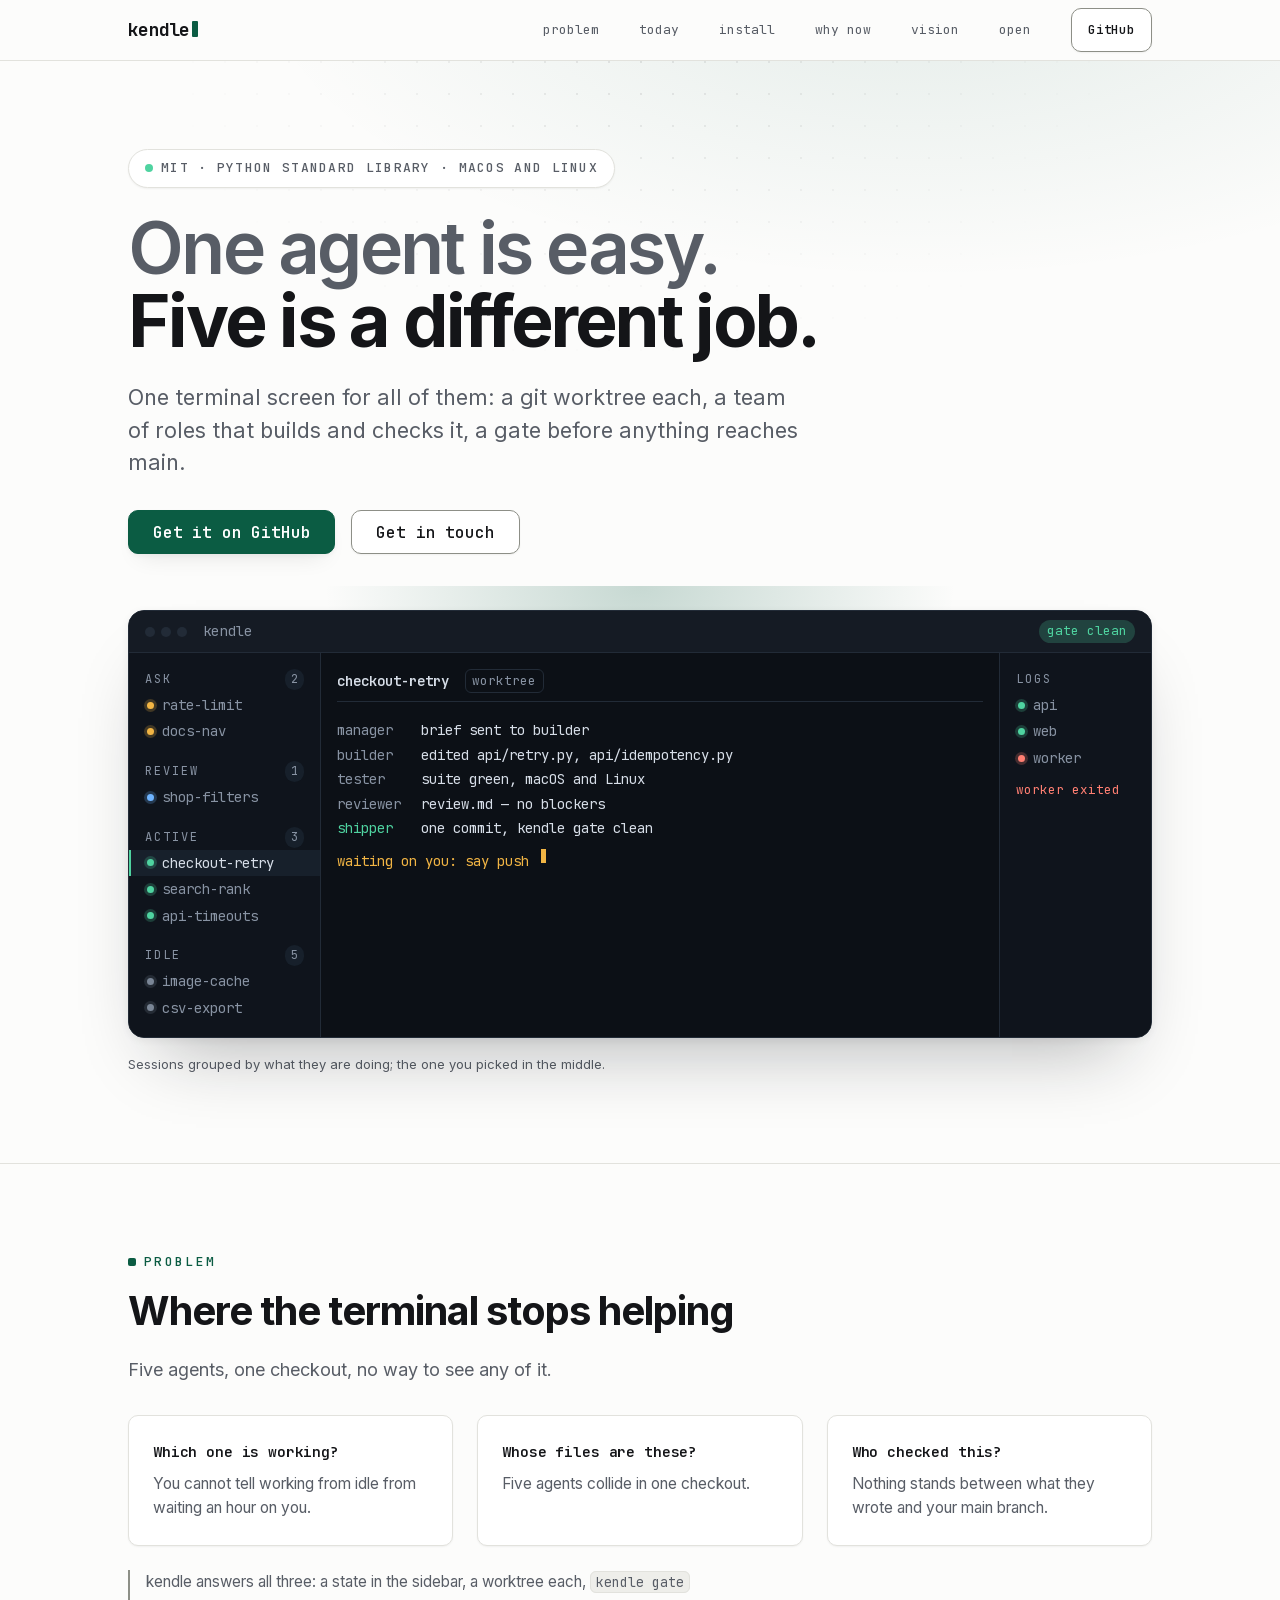
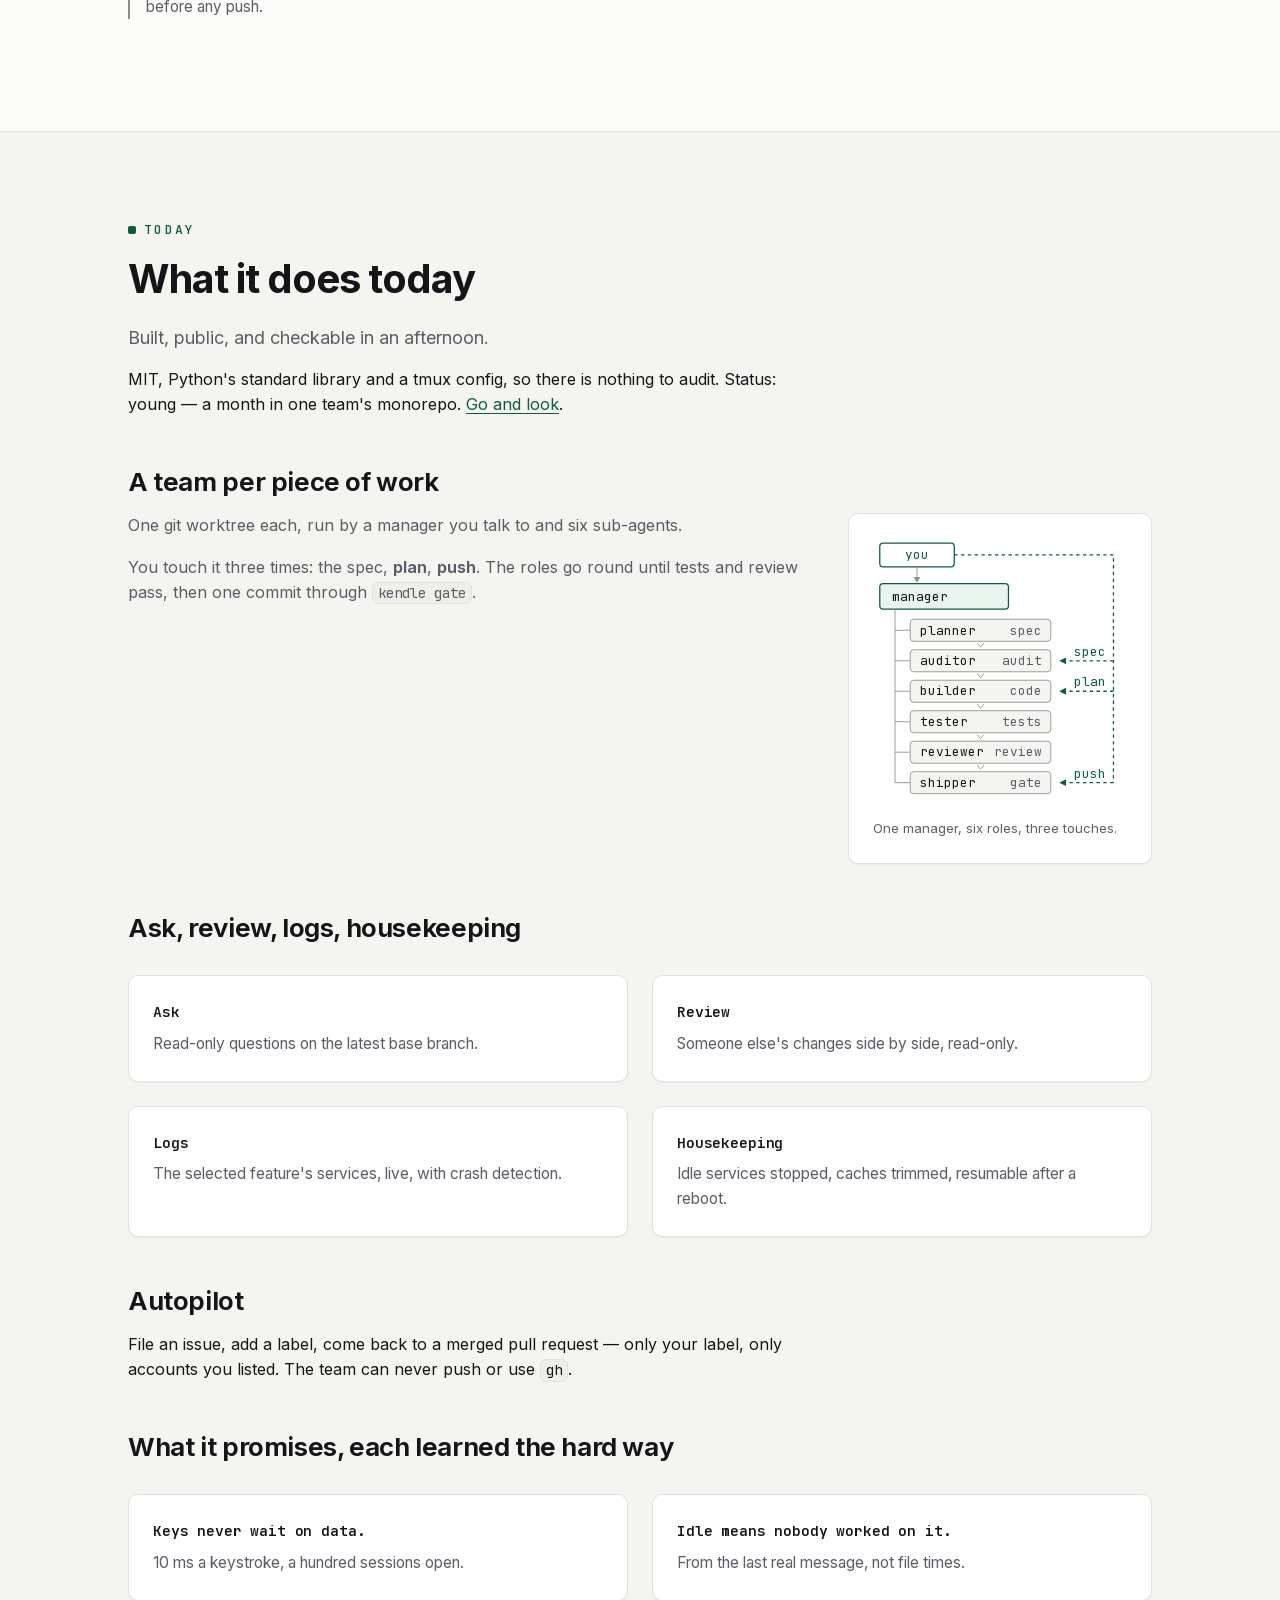
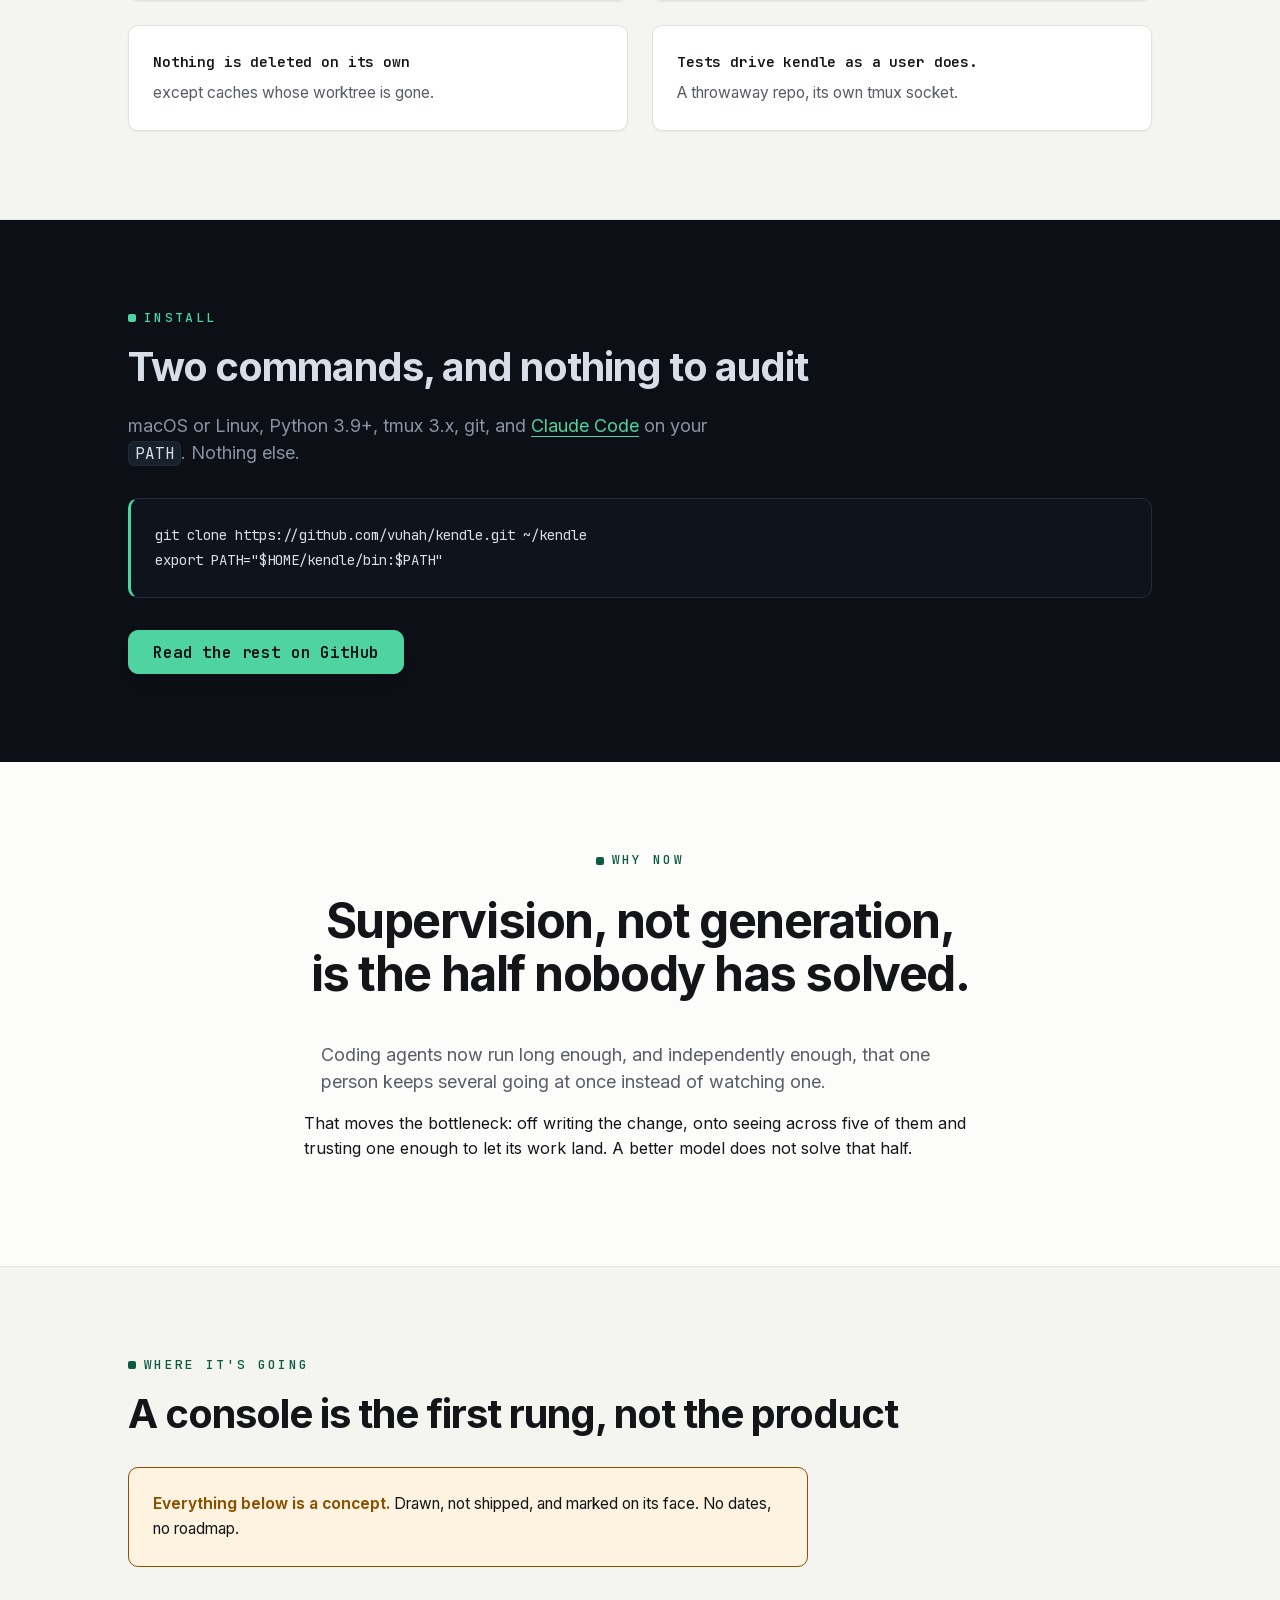
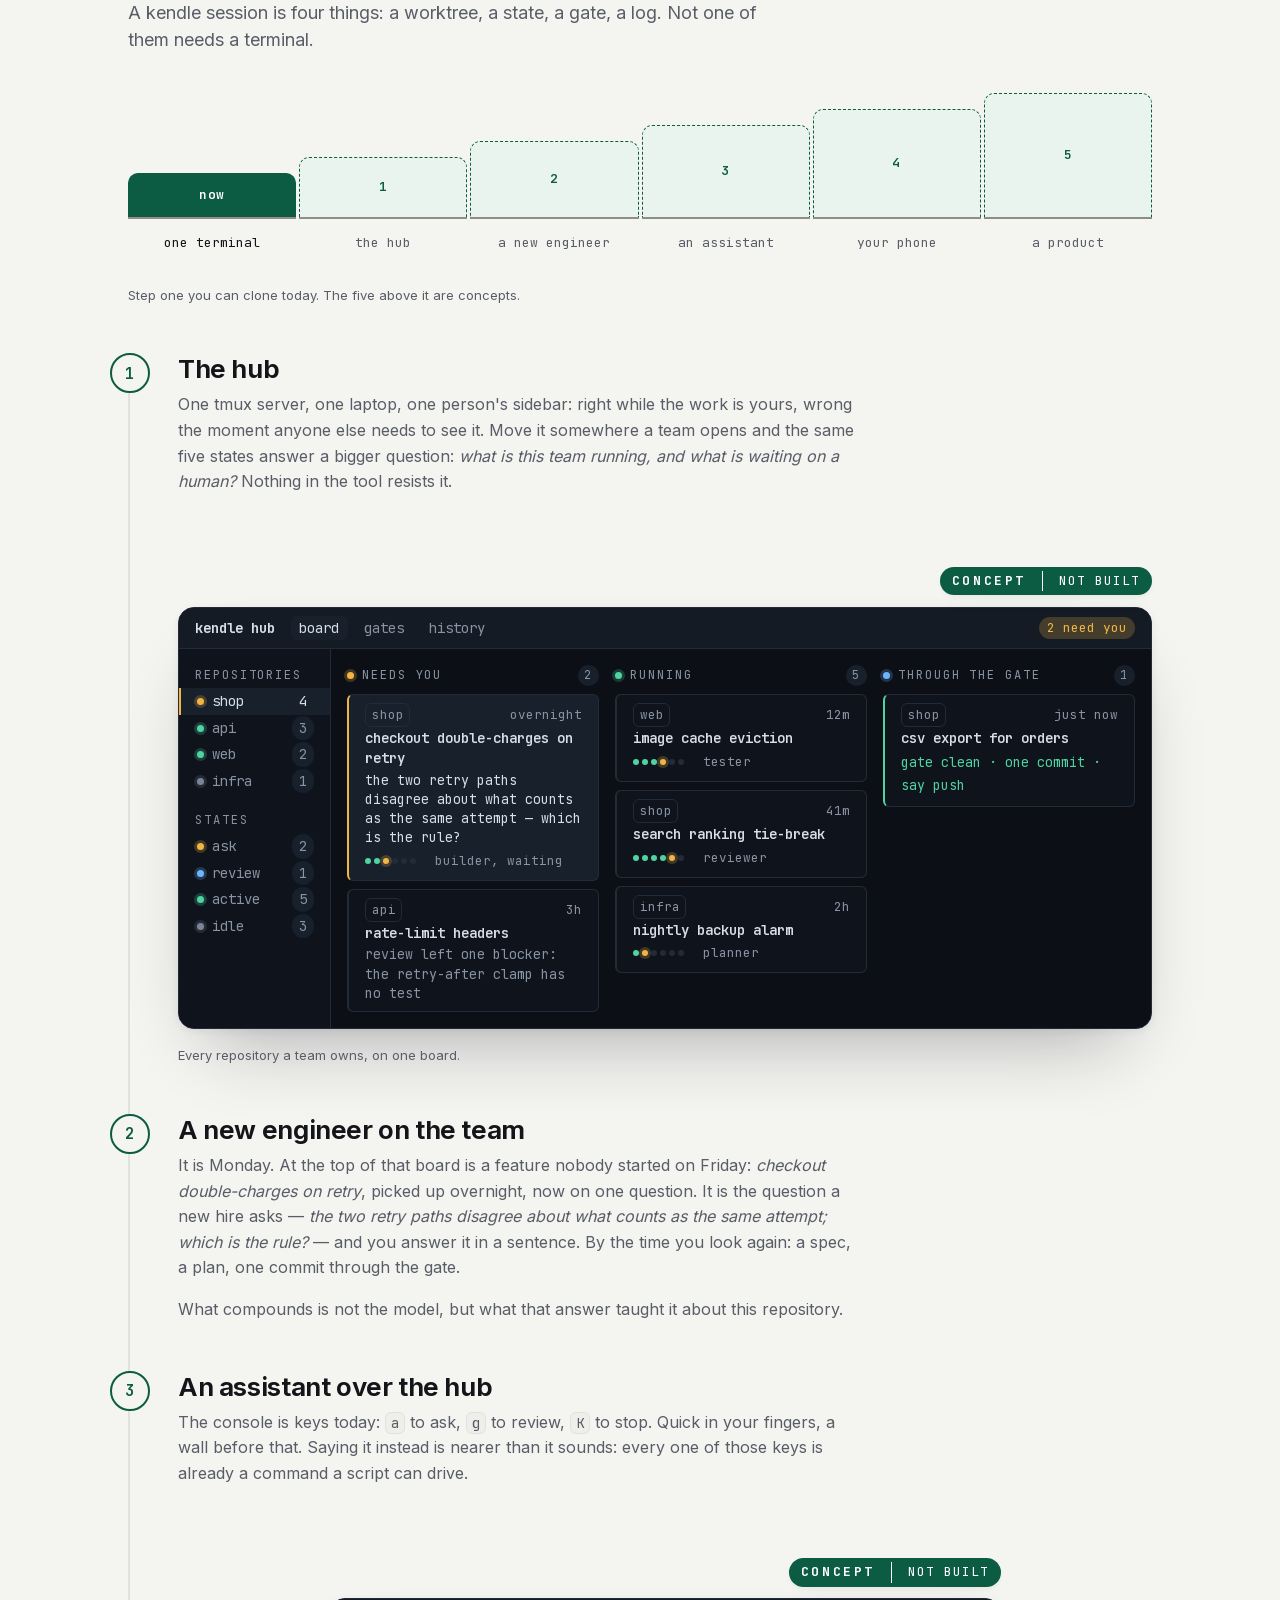
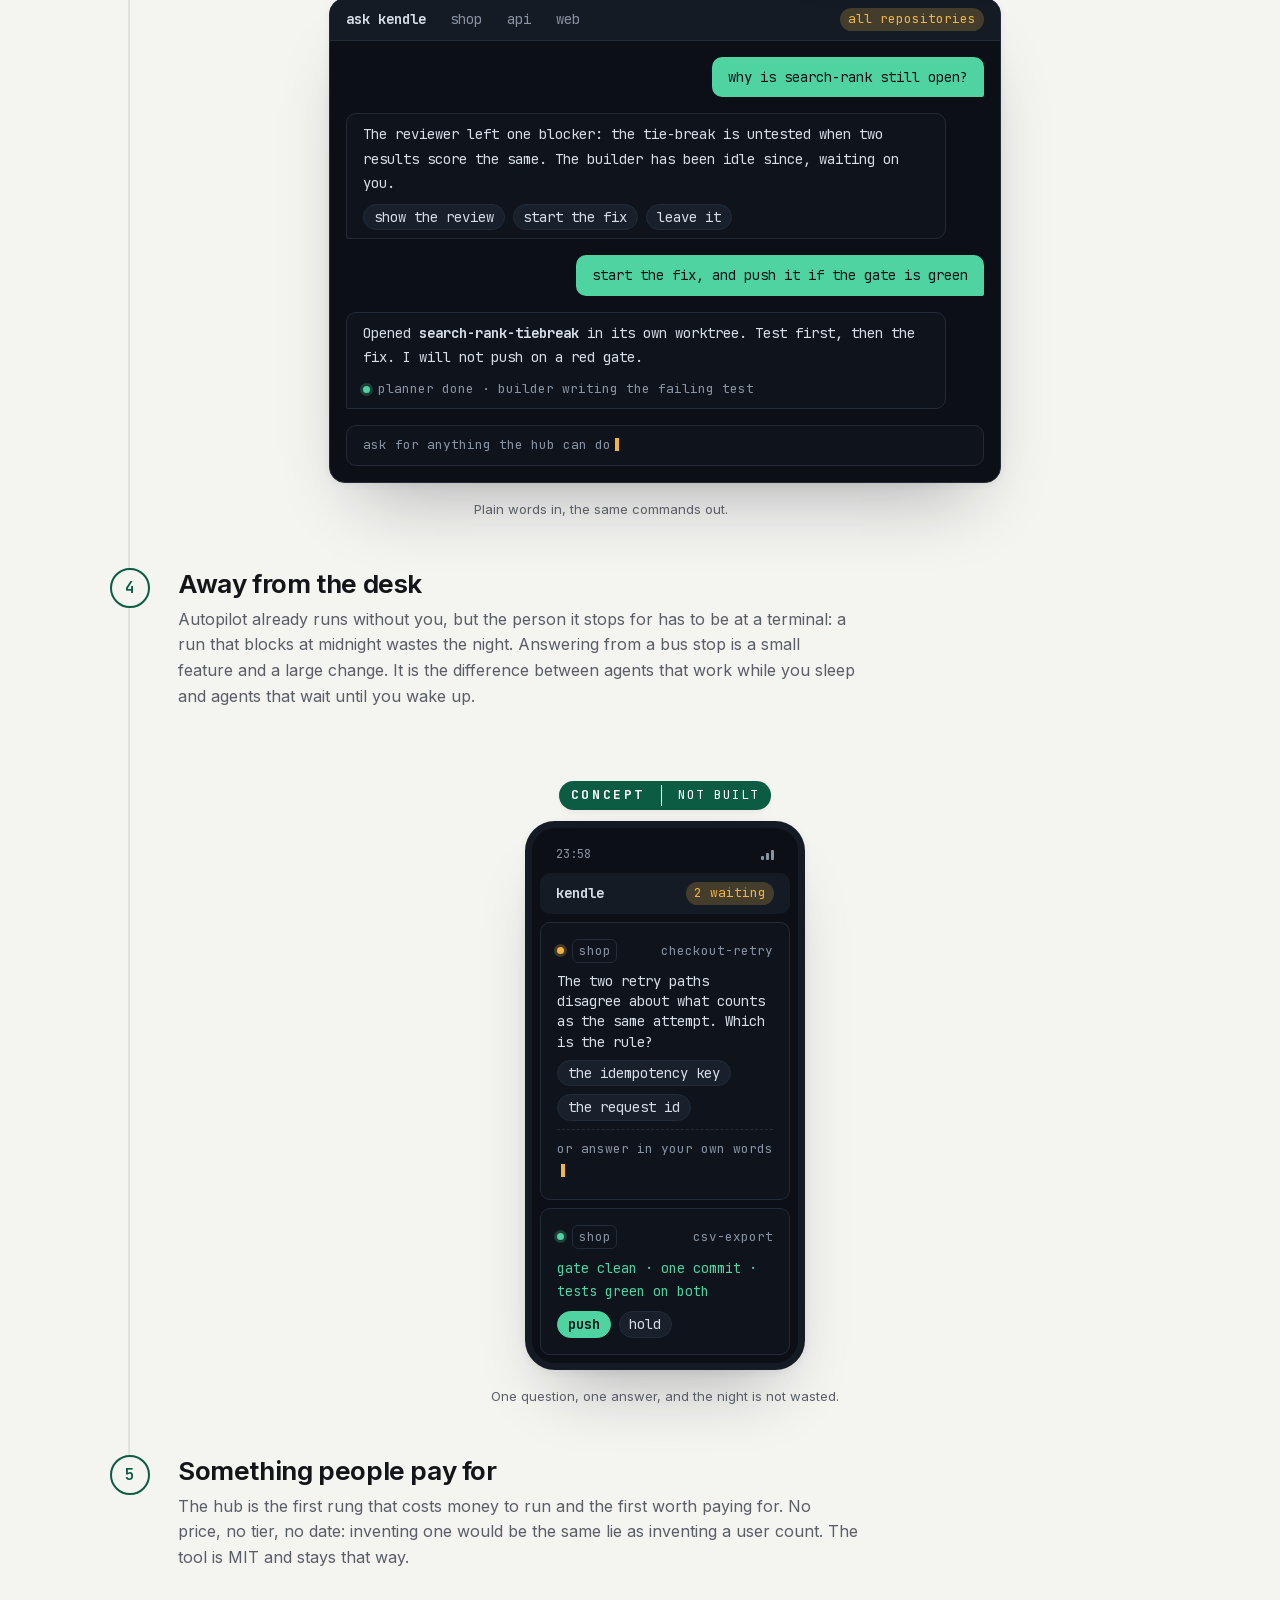
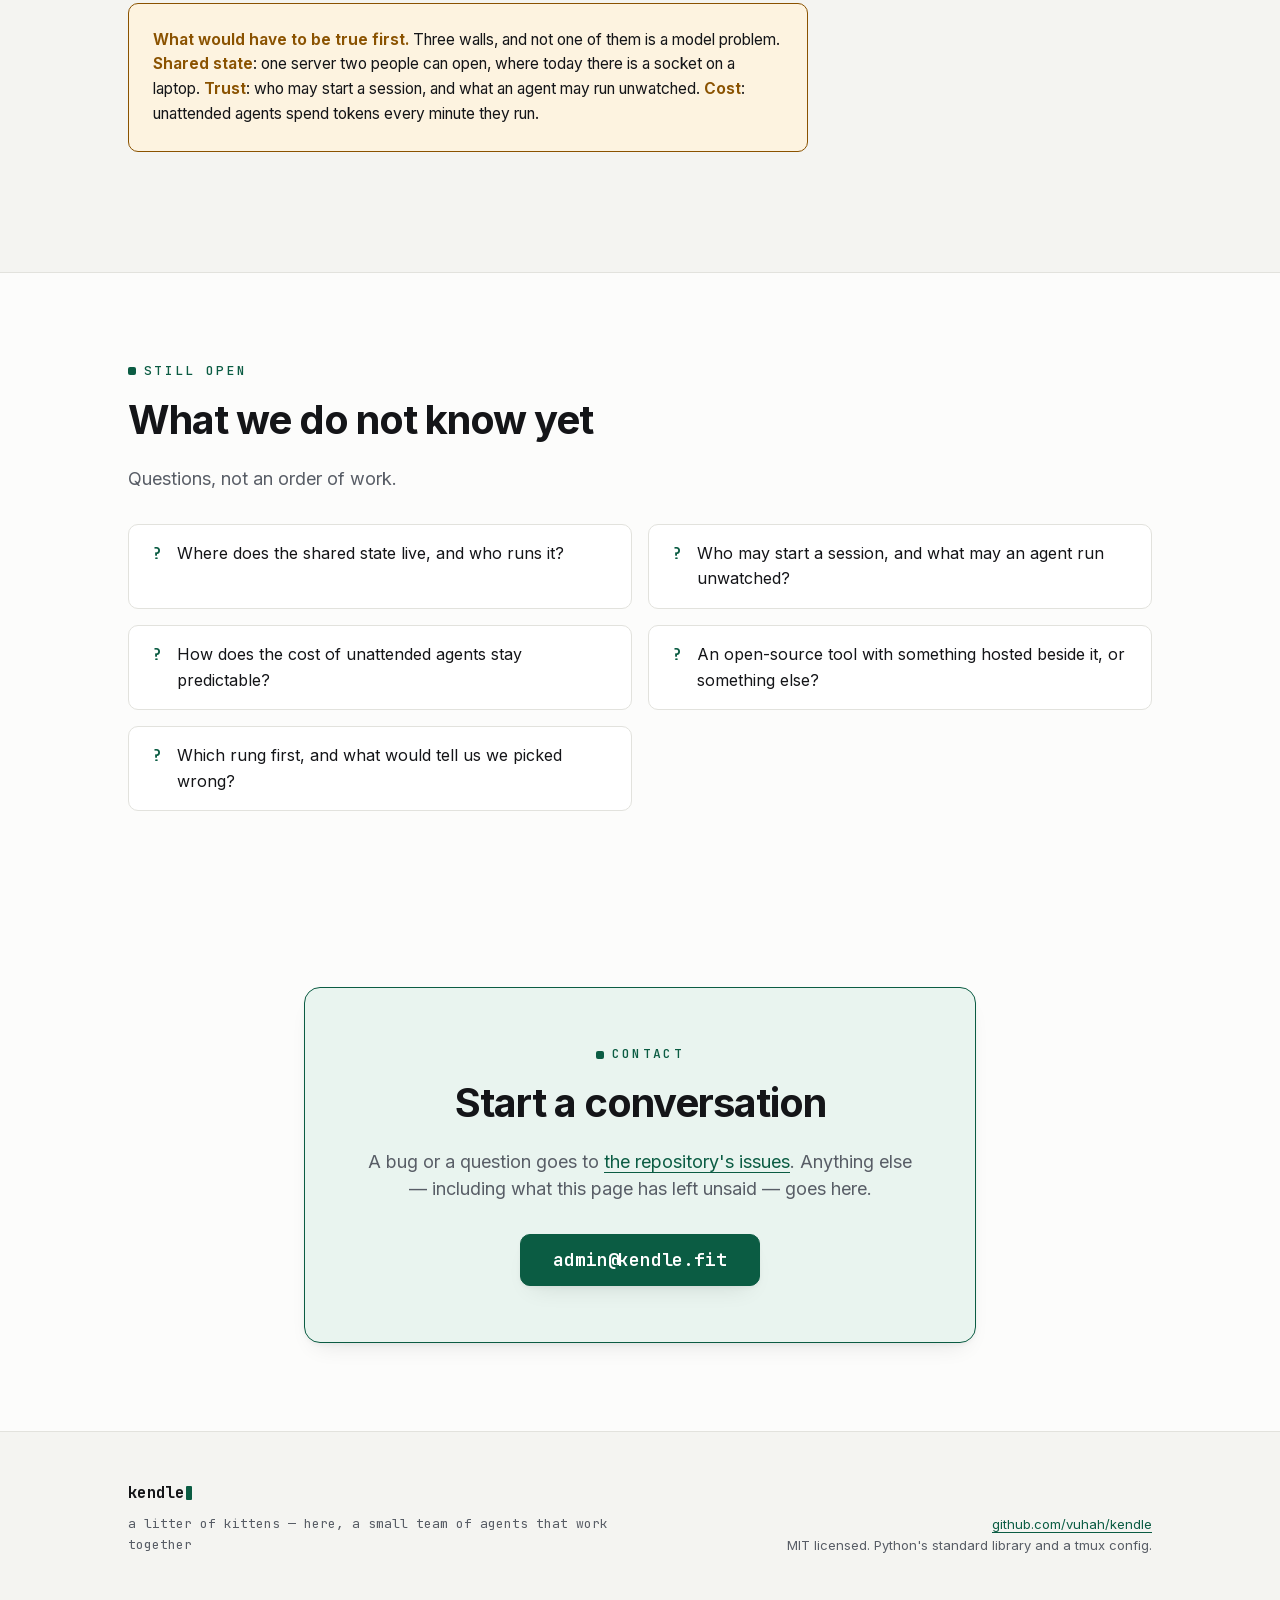
==== commit 9cddc6d8: "The launch page argues its future now: three concept products, drawn and marked The future was prose" ====
--- a/site/index.html
+++ b/site/index.html
@@ -105,7 +105,7 @@
 <li><strong>Whose files are these?</strong> Five agents collide in one checkout.</li>
 <li><strong>Who checked this?</strong> Nothing stands between what they wrote and your main branch.</li>
 </ul>
-<p class="aside">kendle answers those three: a state in the sidebar, a worktree each, <code>kendle gate</code> before any push.</p>
+<p class="aside">kendle answers all three: a state in the sidebar, a worktree each, <code>kendle gate</code> before any push.</p>
 </div>
 </section>
 
@@ -114,14 +114,14 @@
 <p class="eyebrow" aria-hidden="true">today</p>
 <h2>What it does today</h2>
 <p class="lead">Built, public, and checkable in an afternoon.</p>
-<p>MIT. Python's standard library and a tmux config, so there is nothing to audit. Status: young &mdash; a month in one team's monorepo, just lifted out. <a href="https://github.com/vuhah/kendle">Go and look</a>.</p>
+<p>MIT, Python's standard library and a tmux config, so there is nothing to audit. Status: young &mdash; a month in one team's monorepo. <a href="https://github.com/vuhah/kendle">Go and look</a>.</p>
 <!-- slot: stage - where the project or the company actually is, in plain words -->
 
 <h3>A team per piece of work</h3>
 <div class="split">
 <div class="split-say">
 <p>One git worktree each, run by a manager you talk to and six sub-agents.</p>
-<p>You touch it three times: the spec, <strong>plan</strong>, <strong>push</strong>. The roles go round until tests and review pass, then one commit and <code>kendle gate</code>.</p>
+<p>You touch it three times: the spec, <strong>plan</strong>, <strong>push</strong>. The roles go round until tests and review pass, then one commit through <code>kendle gate</code>.</p>
 </div>
 <figure class="team">
 <svg viewBox="0 0 300 312" role="img">
@@ -188,14 +188,13 @@
 <li><strong>Ask</strong> Read-only questions on the latest base branch.</li>
 <li><strong>Review</strong> Someone else's changes side by side, read-only.</li>
 <li><strong>Logs</strong> The selected feature's services, live, with crash detection.</li>
-<li><strong>Housekeeping</strong> Idle services stopped, caches trimmed, all resumable after a reboot.</li>
+<li><strong>Housekeeping</strong> Idle services stopped, caches trimmed, resumable after a reboot.</li>
 </ul>
-<p class="aside">Everything the console does is also a command a script can drive.</p>
 
 <h3>Autopilot</h3>
 <p>File an issue, add a label, come back to a merged pull request &mdash; only your label, only accounts you listed. The team can never push or use <code>gh</code>.</p>
 
-<h3>What it promises, each from something that went wrong once</h3>
+<h3>What it promises, each learned the hard way</h3>
 <ul class="cards">
 <li><strong>Keys never wait on data.</strong> 10 ms a keystroke, a hundred sessions open.</li>
 <li><strong>Idle means nobody worked on it.</strong> From the last real message, not file times.</li>
@@ -222,41 +221,184 @@
 <p class="eyebrow" aria-hidden="true">why now</p>
 <h2 class="pull">Supervision, not generation, is the half nobody has solved.</h2>
 <p class="lead">Coding agents now run long enough, and independently enough, that one person keeps several going at once instead of watching one.</p>
-<p>That moves the bottleneck. Writing the change used to be the hard part; now it is seeing across five of them and trusting one enough to let its work land. A better model does not solve that half.</p>
+<p>That moves the bottleneck: off writing the change, onto seeing across five of them and trusting one enough to let its work land. A better model does not solve that half.</p>
 </div>
 </section>
 
 <section id="vision" class="slab slab-alt">
 <div class="wrap">
 <p class="eyebrow" aria-hidden="true">where it's going</p>
-<h2>Where it's going</h2>
-<p class="notice"><strong>None of this is built.</strong> No dates, no promises, no roadmap &mdash; just the picture kendle is aimed at, so you can judge it.</p>
-<p class="lead">Five rungs, in order. Each needs the one below it standing first.</p>
+<h2>A console is the first rung, not the product</h2>
+<p class="notice"><strong>Everything below is a concept.</strong> Drawn, not shipped, and marked on its face. No dates, no roadmap.</p>
+<p class="lead">A kendle session is four things: a worktree, a state, a gate, a log. Not one of them needs a terminal.</p>
+
+<figure class="climb-fig">
+<ol class="climb">
+<li class="is-now"><span class="tread"><span class="tread-n">now</span></span> <span class="climb-name">one terminal</span></li>
+<li><span class="tread"><span class="tread-n">1</span></span> <span class="climb-name">the hub</span></li>
+<li><span class="tread"><span class="tread-n">2</span></span> <span class="climb-name">a new engineer</span></li>
+<li><span class="tread"><span class="tread-n">3</span></span> <span class="climb-name">an assistant</span></li>
+<li><span class="tread"><span class="tread-n">4</span></span> <span class="climb-name">your phone</span></li>
+<li><span class="tread"><span class="tread-n">5</span></span> <span class="climb-name">a product</span></li>
+</ol>
+<figcaption>Step one you can clone today. The five above it are concepts.</figcaption>
+</figure>
 
 <ol class="ladder">
 <li>
 <h3><span class="rung" aria-hidden="true">1</span> The hub</h3>
-<p>Today the console is one tmux server, and the sidebar is yours alone. Right while the work is yours; wrong the moment anyone else needs to see it. Every rung needs it somewhere a team opens.</p>
+<div class="vrow">
+<div class="vsay">
+<p>One tmux server, one laptop, one person's sidebar: right while the work is yours, wrong the moment anyone else needs to see it. Move it somewhere a team opens and the same five states answer a bigger question: <em>what is this team running, and what is waiting on a human?</em> Nothing in the tool resists it.</p>
+</div>
+<figure class="mock">
+<p class="concept">Concept <span class="concept-x">not built</span></p>
+<div class="shot" role="img" aria-label="Concept, not built: a kendle hub - every repository a team owns down one side, and three columns of features across all of them: the ones waiting on a human answer, the ones running, and one through the gate waiting to be pushed.">
+<div class="hub-bar">
+<span class="hub-mark">kendle hub</span>
+<span class="hub-tabs"><span class="hub-tab is-on">board</span><span class="hub-tab">gates</span><span class="hub-tab">history</span></span>
+<span class="hub-chip">2 need you</span>
+</div>
+<div class="hub-body">
+<div class="hub-rail">
+<p class="hub-rail-h">repositories</p>
+<p class="hub-repo is-on"><span class="dot ask"></span> shop <span class="hub-n">4</span></p>
+<p class="hub-repo"><span class="dot active"></span> api <span class="hub-n">3</span></p>
+<p class="hub-repo"><span class="dot active"></span> web <span class="hub-n">2</span></p>
+<p class="hub-repo"><span class="dot idle"></span> infra <span class="hub-n">1</span></p>
+<p class="hub-rail-h">states</p>
+<p class="hub-repo"><span class="dot ask"></span> ask <span class="hub-n">2</span></p>
+<p class="hub-repo"><span class="dot review"></span> review <span class="hub-n">1</span></p>
+<p class="hub-repo"><span class="dot active"></span> active <span class="hub-n">5</span></p>
+<p class="hub-repo"><span class="dot idle"></span> idle <span class="hub-n">3</span></p>
+</div>
+<div class="hub-board">
+<div class="hub-col">
+<p class="hub-col-h"><span class="dot ask"></span> needs you <span class="hub-n">2</span></p>
+<div class="fcard is-ask">
+<p class="fcard-top"><span class="fcard-repo">shop</span><span class="fcard-age">overnight</span></p>
+<p class="fcard-name">checkout double-charges on retry</p>
+<p class="fcard-q">the two retry paths disagree about what counts as the same attempt &mdash; which is the rule?</p>
+<p class="fcard-roles"><span class="rdot on"></span><span class="rdot on"></span><span class="rdot now"></span><span class="rdot"></span><span class="rdot"></span><span class="rdot"></span><span class="fcard-who">builder, waiting</span></p>
+</div>
+<div class="fcard">
+<p class="fcard-top"><span class="fcard-repo">api</span><span class="fcard-age">3h</span></p>
+<p class="fcard-name">rate-limit headers</p>
+<p class="fcard-q">review left one blocker: the retry-after clamp has no test</p>
+</div>
+</div>
+<div class="hub-col">
+<p class="hub-col-h"><span class="dot active"></span> running <span class="hub-n">5</span></p>
+<div class="fcard">
+<p class="fcard-top"><span class="fcard-repo">web</span><span class="fcard-age">12m</span></p>
+<p class="fcard-name">image cache eviction</p>
+<p class="fcard-roles"><span class="rdot on"></span><span class="rdot on"></span><span class="rdot on"></span><span class="rdot now"></span><span class="rdot"></span><span class="rdot"></span><span class="fcard-who">tester</span></p>
+</div>
+<div class="fcard">
+<p class="fcard-top"><span class="fcard-repo">shop</span><span class="fcard-age">41m</span></p>
+<p class="fcard-name">search ranking tie-break</p>
+<p class="fcard-roles"><span class="rdot on"></span><span class="rdot on"></span><span class="rdot on"></span><span class="rdot on"></span><span class="rdot now"></span><span class="rdot"></span><span class="fcard-who">reviewer</span></p>
+</div>
+<div class="fcard">
+<p class="fcard-top"><span class="fcard-repo">infra</span><span class="fcard-age">2h</span></p>
+<p class="fcard-name">nightly backup alarm</p>
+<p class="fcard-roles"><span class="rdot on"></span><span class="rdot now"></span><span class="rdot"></span><span class="rdot"></span><span class="rdot"></span><span class="rdot"></span><span class="fcard-who">planner</span></p>
+</div>
+</div>
+<div class="hub-col">
+<p class="hub-col-h"><span class="dot review"></span> through the gate <span class="hub-n">1</span></p>
+<div class="fcard fcard-go">
+<p class="fcard-top"><span class="fcard-repo">shop</span><span class="fcard-age">just now</span></p>
+<p class="fcard-name">csv export for orders</p>
+<p class="fcard-gate">gate clean &middot; one commit &middot; say push</p>
+</div>
+</div>
+</div>
+</div>
+</div>
+<figcaption>Every repository a team owns, on one board.</figcaption>
+</figure>
+</div>
 </li>
+
 <li>
 <h3><span class="rung" aria-hidden="true">2</span> A new engineer on the team</h3>
-<p>It is Monday. At the top of the hub is a feature nobody started on Friday: <em>checkout double-charges on retry</em>, picked up overnight, now on one question. It is the question a new hire asks &mdash; <em>the two retry paths disagree about what counts as the same attempt; which is the rule?</em> &mdash; and you answer it in a sentence. By the time you look again: a spec, a plan, one commit through the gate.</p>
+<div class="vsay">
+<p>It is Monday. At the top of that board is a feature nobody started on Friday: <em>checkout double-charges on retry</em>, picked up overnight, now on one question. It is the question a new hire asks &mdash; <em>the two retry paths disagree about what counts as the same attempt; which is the rule?</em> &mdash; and you answer it in a sentence. By the time you look again: a spec, a plan, one commit through the gate.</p>
+<p>What compounds is not the model, but what that answer taught it about this repository.</p>
+</div>
 </li>
+
 <li>
 <h3><span class="rung" aria-hidden="true">3</span> An assistant over the hub</h3>
-<p>The console is keys today: <code>a</code> to ask, <code>g</code> to review, <code>K</code> to stop. Quick in your fingers, a wall before that. Saying it instead is nearer than it sounds: it is all already commands.</p>
+<div class="vrow">
+<div class="vsay">
+<p>The console is keys today: <code>a</code> to ask, <code>g</code> to review, <code>K</code> to stop. Quick in your fingers, a wall before that. Saying it instead is nearer than it sounds: every one of those keys is already a command a script can drive.</p>
+</div>
+<figure class="mock mock-chat">
+<p class="concept">Concept <span class="concept-x">not built</span></p>
+<div class="shot" role="img" aria-label="Concept, not built: an assistant over the hub - someone asks in plain words why a feature is still open, kendle answers with the reviewer's blocker and offers three next moves, and the following sentence starts the fix and sets the condition for pushing it.">
+<div class="hub-bar">
+<span class="hub-mark">ask kendle</span>
+<span class="hub-tabs"><span class="hub-tab">shop</span><span class="hub-tab">api</span><span class="hub-tab">web</span></span>
+<span class="hub-chip">all repositories</span>
+</div>
+<div class="chat">
+<p class="msg you">why is search-rank still open?</p>
+<div class="msg bot">
+<p>The reviewer left one blocker: the tie-break is untested when two results score the same. The builder has been idle since, waiting on you.</p>
+<p class="chips"><span class="chip">show the review</span><span class="chip">start the fix</span><span class="chip">leave it</span></p>
+</div>
+<p class="msg you">start the fix, and push it if the gate is green</p>
+<div class="msg bot">
+<p>Opened <b>search-rank-tiebreak</b> in its own worktree. Test first, then the fix. I will not push on a red gate.</p>
+<p class="chat-run"><span class="dot active"></span> planner done &middot; builder writing the failing test</p>
+</div>
+<p class="chat-ask">ask for anything the hub can do<span class="caret"></span></p>
+</div>
+</div>
+<figcaption>Plain words in, the same commands out.</figcaption>
+</figure>
+</div>
 </li>
+
 <li>
 <h3><span class="rung" aria-hidden="true">4</span> Away from the desk</h3>
-<p>Autopilot already runs without you, but the person it stops for has to be at a terminal, and a run that stalls at midnight wastes the night. The picture is a phone: one line on what it is stuck on, one answer, and it carries on.</p>
+<div class="vrow">
+<div class="vsay">
+<p>Autopilot already runs without you, but the person it stops for has to be at a terminal: a run that blocks at midnight wastes the night. Answering from a bus stop is a small feature and a large change. It is the difference between agents that work while you sleep and agents that wait until you wake up.</p>
+</div>
+<figure class="mock mock-phone">
+<p class="concept">Concept <span class="concept-x">not built</span></p>
+<div class="shot shot-phone" role="img" aria-label="Concept, not built: kendle on a phone just before midnight - one blocked feature showing the question its agent is stuck on with two one-tap answers, and under it a feature through the gate offering push or hold.">
+<p class="ph-status"><span>23:58</span><span class="ph-bars"><i></i><i></i><i></i></span></p>
+<p class="ph-head"><span class="ph-mark">kendle</span><span class="ph-chip">2 waiting</span></p>
+<div class="ph-card">
+<p class="fcard-top"><span class="dot ask"></span><span class="fcard-repo">shop</span><span class="fcard-age">checkout-retry</span></p>
+<p class="ph-q">The two retry paths disagree about what counts as the same attempt. Which is the rule?</p>
+<p class="chips"><span class="chip">the idempotency key</span><span class="chip">the request id</span></p>
+<p class="ph-reply">or answer in your own words<span class="caret"></span></p>
+</div>
+<div class="ph-card">
+<p class="fcard-top"><span class="dot active"></span><span class="fcard-repo">shop</span><span class="fcard-age">csv-export</span></p>
+<p class="ph-gate">gate clean &middot; one commit &middot; tests green on both</p>
+<p class="chips"><span class="chip chip-go">push</span><span class="chip">hold</span></p>
+</div>
+</div>
+<figcaption>One question, one answer, and the night is not wasted.</figcaption>
+</figure>
+</div>
 </li>
+
 <li>
 <h3><span class="rung" aria-hidden="true">5</span> Something people pay for</h3>
-<p>Some of this may become a paid product one day; that is as far as it goes. No price, no tier, no date, no business model &mdash; inventing one would be the same lie as inventing a user count. kendle is MIT today.</p>
+<div class="vsay">
+<p>The hub is the first rung that costs money to run and the first worth paying for. No price, no tier, no date: inventing one would be the same lie as inventing a user count. The tool is MIT and stays that way.</p>
+</div>
 </li>
 </ol>
 
-<p class="notice"><strong>What would have to be true first.</strong> Three walls stand in front of all five. <strong>Shared state</strong>: one tmux server two people can open at once. <strong>Trust</strong>: who may start a session, and what an agent may run. <strong>Cost</strong>: unattended agents spend tokens the whole time they run.</p>
+<p class="notice"><strong>What would have to be true first.</strong> Three walls, and not one of them is a model problem. <strong>Shared state</strong>: one server two people can open, where today there is a socket on a laptop. <strong>Trust</strong>: who may start a session, and what an agent may run unwatched. <strong>Cost</strong>: unattended agents spend tokens every minute they run.</p>
 </div>
 </section>
 
@@ -267,10 +409,10 @@
 <p class="lead">Questions, not an order of work.</p>
 <ul class="questions">
 <li>Where does the shared state live, and who runs it?</li>
-<li>Who may start a session, whose issues a loop acts on, what an agent may run?</li>
+<li>Who may start a session, and what may an agent run unwatched?</li>
 <li>How does the cost of unattended agents stay predictable?</li>
 <li>An open-source tool with something hosted beside it, or something else?</li>
-<li>Which rung is worth building first, and what would tell us we picked wrong?</li>
+<li>Which rung first, and what would tell us we picked wrong?</li>
 </ul>
 </div>
 </section>
--- a/site/style.css
+++ b/site/style.css
@@ -61,6 +61,7 @@
   --r1: 6px;
   --r2: 10px;
   --r3: 16px;
+  --r4: 30px;
 
   --sans: "Inter var", -apple-system, BlinkMacSystemFont, "Segoe UI", Roboto, Helvetica, Arial, sans-serif;
   --mono: "JetBrains Mono var", ui-monospace, SFMono-Regular, Menlo, Consolas, "DejaVu Sans Mono", monospace;
@@ -452,7 +453,8 @@
   background: var(--glow);
 }
 
-.console {
+.console,
+.shot {
   border: 1px solid var(--con-rule);
   border-radius: var(--r3);
   background: var(--con-bg);
@@ -791,7 +793,6 @@
 
 .ladder h3 { margin: 0 0 var(--s1); }
 
-.ladder p { color: var(--muted); margin-bottom: 0; }
 
 .rung {
   position: absolute;
@@ -811,6 +812,426 @@
   font-weight: 600;
 }
 
+/* --- The climb: six rungs as one picture --------------------------------------------------- */
+
+/* The whole argument of the vision section in one graphic. On a phone it is a numbered strip,
+   because a staircase needs width before it reads as one; from 48rem up the treads rise. */
+.climb-fig { margin: var(--s5) 0 0; }
+
+.climb {
+  list-style: none;
+  display: grid;
+  gap: 2px;
+  padding: 0;
+  margin: 0;
+  max-width: none;
+}
+
+.climb li {
+  display: flex;
+  align-items: center;
+  gap: var(--s2);
+  margin: 0;
+  padding: 2px 0;
+}
+
+.tread {
+  display: grid;
+  place-items: center;
+  flex: none;
+  min-width: 2.5rem;
+  padding: 0.2em 0.6em;
+  font-family: var(--mono);
+  font-size: var(--f--1);
+  font-weight: 600;
+  letter-spacing: 0.04em;
+  color: var(--accent);
+  background: var(--accent-soft);
+  border: 1px dashed var(--accent);
+  border-radius: var(--r1);
+}
+
+/* The one rung that exists is the only solid block on the graphic. */
+.climb .is-now .tread {
+  color: var(--on-accent);
+  background: var(--accent);
+  border-style: solid;
+}
+
+.climb-name {
+  font-family: var(--mono);
+  font-size: var(--f--1);
+  color: var(--muted);
+}
+
+.climb .is-now .climb-name { color: var(--text); }
+
+.climb-fig figcaption,
+.mock figcaption {
+  color: var(--muted);
+  font-size: var(--f--1);
+  margin-top: var(--s2);
+  max-width: var(--measure);
+}
+
+/* --- The concept shots ---------------------------------------------------------------------- */
+
+/* Each unbuilt future is drawn the way the hero console is drawn - markup and CSS, no image - and
+   each one carries the word CONCEPT on its face. The badge is a sibling of the picture, never a
+   child of it: a role="img" hides its own contents, so a badge inside would be the one thing on
+   the page a screen reader could not hear. Its label repeats the word for the same reason. */
+.mock {
+  position: relative;
+  margin: var(--s5) 0 0;
+  padding-top: var(--s5);
+}
+
+.concept {
+  position: absolute;
+  top: 0;
+  right: 0;
+  z-index: 2;
+  white-space: nowrap;
+  display: inline-flex;
+  align-items: center;
+  gap: var(--s2);
+  margin: 0;
+  max-width: none;
+  padding: 0.3em 0.9em;
+  font-family: var(--mono);
+  font-size: var(--f--1);
+  font-weight: 700;
+  letter-spacing: 0.2em;
+  text-transform: uppercase;
+  color: var(--on-accent);
+  background: var(--accent);
+  border-radius: 999px;
+  box-shadow: var(--shadow-m);
+}
+
+.mock-phone .concept { right: auto; left: 50%; transform: translateX(-50%); }
+
+.concept-x {
+  padding-left: var(--s2);
+  border-left: 1px solid var(--on-accent);
+  font-weight: 400;
+  letter-spacing: 0.08em;
+}
+
+.vrow { display: grid; gap: var(--s4); }
+
+/* A conversation and a phone are narrow things; at desk width they are centred under the prose
+   rather than stretched to the column. */
+.mock-chat { max-width: 42rem; }
+
+.mock-phone { max-width: 26rem; }
+
+.mock-chat,
+.mock-phone { margin-left: auto; margin-right: auto; }
+
+.mock-chat figcaption,
+.mock-phone figcaption { text-align: center; }
+
+.vsay p { color: var(--muted); }
+
+.vsay p:last-child { margin-bottom: 0; }
+
+/* --- The hub ---------------------------------------------------------------------------------- */
+
+.hub-bar {
+  display: flex;
+  align-items: center;
+  gap: var(--s2);
+  padding: var(--s1) var(--s2);
+  background: var(--con-bar);
+  border-bottom: 1px solid var(--con-rule);
+}
+
+.hub-mark { flex: none; font-weight: 700; color: var(--con-text); }
+
+.hub-tabs { display: none; gap: var(--s1); }
+
+.hub-tab { padding: 0 0.6em; border-radius: var(--r1); color: var(--con-muted); }
+
+.hub-tab.is-on { color: var(--con-text); background: var(--con-sel); }
+
+.hub-chip {
+  margin-left: auto;
+  flex: none;
+  padding: 0 var(--s1);
+  border-radius: 999px;
+  font-size: 0.92em;
+  white-space: nowrap;
+  color: var(--st-ask);
+  background: var(--halo-ask);
+}
+
+.hub-body { display: grid; grid-template-columns: minmax(0, 1fr); }
+
+.hub-rail {
+  display: none;
+  padding: var(--s2) 0;
+  background: var(--con-side);
+  border-right: 1px solid var(--con-rule);
+}
+
+.hub-rail-h {
+  margin: var(--s2) 0 2px;
+  padding: 0 var(--s2);
+  max-width: none;
+  font-size: 0.86em;
+  letter-spacing: 0.16em;
+  text-transform: uppercase;
+  color: var(--con-muted);
+}
+
+.hub-rail-h:first-child { margin-top: 0; }
+
+.hub-repo {
+  display: flex;
+  align-items: center;
+  gap: var(--s1);
+  margin: 0;
+  padding: 1px var(--s2);
+  max-width: none;
+  white-space: nowrap;
+  color: var(--con-muted);
+  border-left: 2px solid transparent;
+}
+
+.hub-repo.is-on {
+  color: var(--con-text);
+  background: var(--con-sel);
+  border-left-color: var(--st-ask);
+}
+
+.hub-n {
+  margin-left: auto;
+  padding: 0 0.5em;
+  border-radius: 999px;
+  background: var(--con-sel);
+}
+
+.hub-board { display: grid; gap: var(--s2); padding: var(--s2); min-width: 0; }
+
+/* Narrow screens get the column that matters - the work waiting on a person - and the shot's
+   label still describes all three. */
+.hub-col { min-width: 0; }
+
+.hub-col:nth-child(2), .hub-col:nth-child(3) { display: none; }
+
+.hub-col-h {
+  display: flex;
+  align-items: center;
+  gap: var(--s1);
+  margin: 0 0 var(--s1);
+  max-width: none;
+  font-size: 0.86em;
+  letter-spacing: 0.16em;
+  text-transform: uppercase;
+  color: var(--con-muted);
+}
+
+.fcard {
+  margin-bottom: var(--s1);
+  padding: var(--s1) var(--s2);
+  background: var(--con-side);
+  border: 1px solid var(--con-rule);
+  border-left: 2px solid var(--con-rule);
+  border-radius: var(--r1);
+}
+
+.fcard:last-child { margin-bottom: 0; }
+
+/* The one card a person has to answer: lifted off the column, and its question set in the
+   foreground colour rather than the muted one, because the question is the whole card. */
+.fcard.is-ask { background: var(--con-sel); border-left-color: var(--st-ask); }
+
+.fcard.is-ask .fcard-q { color: var(--con-text); }
+
+.fcard-go { border-left-color: var(--st-active); }
+
+.fcard p { margin: 2px 0 0; max-width: none; }
+
+.fcard p:first-child { margin-top: 0; }
+
+.fcard-top {
+  display: flex;
+  flex-wrap: wrap;
+  align-items: center;
+  gap: var(--s1);
+  font-size: 0.9em;
+  color: var(--con-muted);
+}
+
+.fcard-repo { padding: 0 0.45em; border: 1px solid var(--con-rule); border-radius: var(--r1); }
+
+.fcard-age { margin-left: auto; }
+
+.fcard-name { color: var(--con-text); font-weight: 600; line-height: 1.4; }
+
+.fcard-q { font-size: 0.95em; color: var(--con-muted); line-height: 1.45; }
+
+.fcard-gate { font-size: 0.95em; color: var(--st-active); }
+
+/* The six roles as six dots: done, working, not started - the progress bar this tool actually has. */
+.fcard-roles { display: flex; align-items: center; gap: 3px; }
+
+.rdot {
+  width: 6px;
+  height: 6px;
+  flex: none;
+  border-radius: 50%;
+  background: var(--con-rule);
+}
+
+.rdot.on { background: var(--st-active); }
+
+.rdot.now { background: var(--st-ask); box-shadow: 0 0 0 3px var(--halo-ask); }
+
+.fcard-who { margin-left: var(--s2); font-size: 0.9em; color: var(--con-muted); }
+
+/* --- The assistant ------------------------------------------------------------------------------ */
+
+.chat { display: grid; gap: var(--s2); padding: var(--s2); }
+
+.msg { margin: 0; max-width: none; }
+
+.msg p { margin: var(--s1) 0 0; max-width: none; }
+
+.msg p:first-child { margin-top: 0; }
+
+.msg.you {
+  justify-self: end;
+  max-width: 88%;
+  padding: var(--s1) var(--s2);
+  border-radius: var(--r2) var(--r2) 2px var(--r2);
+  color: var(--con-bg);
+  background: var(--st-active);
+}
+
+.msg.bot {
+  justify-self: start;
+  max-width: 94%;
+  padding: var(--s1) var(--s2);
+  border-radius: var(--r2) var(--r2) var(--r2) 2px;
+  color: var(--con-text);
+  background: var(--con-side);
+  border: 1px solid var(--con-rule);
+}
+
+.chips { display: flex; flex-wrap: wrap; gap: var(--s1); max-width: none; }
+
+.chip {
+  padding: 0 0.7em;
+  border: 1px solid var(--con-rule);
+  border-radius: 999px;
+  white-space: nowrap;
+  color: var(--con-text);
+  background: var(--con-sel);
+}
+
+.chip-go {
+  font-weight: 600;
+  color: var(--con-bg);
+  background: var(--st-active);
+  border-color: var(--st-active);
+}
+
+.chat-run {
+  display: flex;
+  align-items: center;
+  gap: var(--s1);
+  font-size: 0.92em;
+  color: var(--con-muted);
+}
+
+.chat-ask {
+  margin: 0;
+  max-width: none;
+  padding: var(--s1) var(--s2);
+  font-size: 0.92em;
+  color: var(--con-muted);
+  background: var(--con-side);
+  border: 1px solid var(--con-rule);
+  border-radius: var(--r2);
+}
+
+/* --- The phone ------------------------------------------------------------------------------------ */
+
+.shot-phone {
+  max-width: 17.5rem;
+  font-size: 0.8125em;
+  margin: 0 auto;
+  padding: var(--s2) var(--s1) var(--s1);
+  border: 7px solid var(--con-bar);
+  border-radius: var(--r4);
+}
+
+.ph-status {
+  display: flex;
+  align-items: center;
+  justify-content: space-between;
+  margin: 0 0 var(--s1);
+  max-width: none;
+  padding: 0 var(--s2);
+  font-size: 0.85em;
+  color: var(--con-muted);
+}
+
+.ph-bars { display: flex; align-items: flex-end; gap: 2px; }
+
+.ph-bars i { width: 3px; border-radius: 1px; background: var(--con-muted); }
+
+.ph-bars i:nth-child(1) { height: 4px; }
+.ph-bars i:nth-child(2) { height: 7px; }
+.ph-bars i:nth-child(3) { height: 10px; }
+
+.ph-head {
+  display: flex;
+  align-items: center;
+  gap: var(--s2);
+  margin: 0 0 var(--s1);
+  max-width: none;
+  padding: var(--s1) var(--s2);
+  border-radius: var(--r2);
+  background: var(--con-bar);
+}
+
+.ph-mark { font-weight: 700; color: var(--con-text); }
+
+.ph-chip {
+  margin-left: auto;
+  padding: 0 var(--s1);
+  border-radius: 999px;
+  font-size: 0.92em;
+  color: var(--st-ask);
+  background: var(--halo-ask);
+}
+
+.ph-card {
+  margin-top: var(--s1);
+  padding: var(--s2);
+  background: var(--con-side);
+  border: 1px solid var(--con-rule);
+  border-radius: var(--r2);
+}
+
+.ph-card p { margin: var(--s1) 0 0; max-width: none; }
+
+.ph-card p:first-child { margin-top: 0; }
+
+.ph-q { color: var(--con-text); line-height: 1.45; }
+
+.ph-gate { font-size: 0.95em; color: var(--st-active); }
+
+.ph-reply {
+  padding-top: var(--s1);
+  font-size: 0.92em;
+  color: var(--con-muted);
+  border-top: 1px dashed var(--con-rule);
+}
+
 /* --- The team diagram -------------------------------------------------------------------------------- */
 
 .split-say p { color: var(--muted); }
@@ -945,9 +1366,14 @@
 @media (min-width: 34rem) {
   .con-body { grid-template-columns: 10.5rem minmax(0, 1fr); }
 
+  .hub-board { grid-template-columns: repeat(2, minmax(0, 1fr)); }
+
+  .hub-col:nth-child(2) { display: block; }
+
   .con-side { border-bottom: 0; border-right: 1px solid var(--con-rule); }
 
-  .console { font-size: 0.875em; }
+  .console,
+  .shot { font-size: 0.875em; }
 }
 
 @media (min-width: 48rem) {
@@ -964,6 +1390,42 @@
   .ladder li { padding-left: var(--s6); }
 
   .rung { width: 2.5rem; height: 2.5rem; font-size: var(--f-0); }
+
+  .hub-tabs { display: flex; }
+
+  /* There is room for the staircase: the treads rise off one ground line, the only solid one
+     already built, and the label under each is what the rung is called further down the page. */
+  .climb { grid-template-columns: repeat(6, minmax(0, 1fr)); gap: 3px; }
+
+  .climb li {
+    flex-direction: column;
+    align-items: stretch;
+    justify-content: flex-end;
+    gap: 0;
+    padding: 0;
+  }
+
+  .tread {
+    min-width: 0;
+    padding: var(--s1);
+    border-bottom: 0;
+    border-radius: var(--r2) var(--r2) 0 0;
+  }
+
+  .climb li:nth-child(1) .tread { height: 2.75rem; }
+  .climb li:nth-child(2) .tread { height: 3.75rem; }
+  .climb li:nth-child(3) .tread { height: 4.75rem; }
+  .climb li:nth-child(4) .tread { height: 5.75rem; }
+  .climb li:nth-child(5) .tread { height: 6.75rem; }
+  .climb li:nth-child(6) .tread { height: 7.75rem; }
+
+  .climb-name {
+    min-height: 3.25rem;
+    padding: var(--s2) var(--s1) 0;
+    line-height: 1.3;
+    text-align: center;
+    border-top: 2px solid var(--rule-strong);
+  }
 }
 
 @media (min-width: 64rem) {
@@ -976,6 +1438,15 @@
   h3 { font-size: var(--f-3); }
 
   .hero-lead { font-size: var(--f-2); }
+
+  .hub-body { grid-template-columns: 9.5rem minmax(0, 1fr); }
+
+  .hub-rail { display: block; }
+
+  .hub-board { grid-template-columns: repeat(3, minmax(0, 1fr)); }
+
+  .hub-col:nth-child(3) { display: block; }
+
 }
 
 /* --- Motion, for readers who have not asked for stillness ------------------------------------------------ */
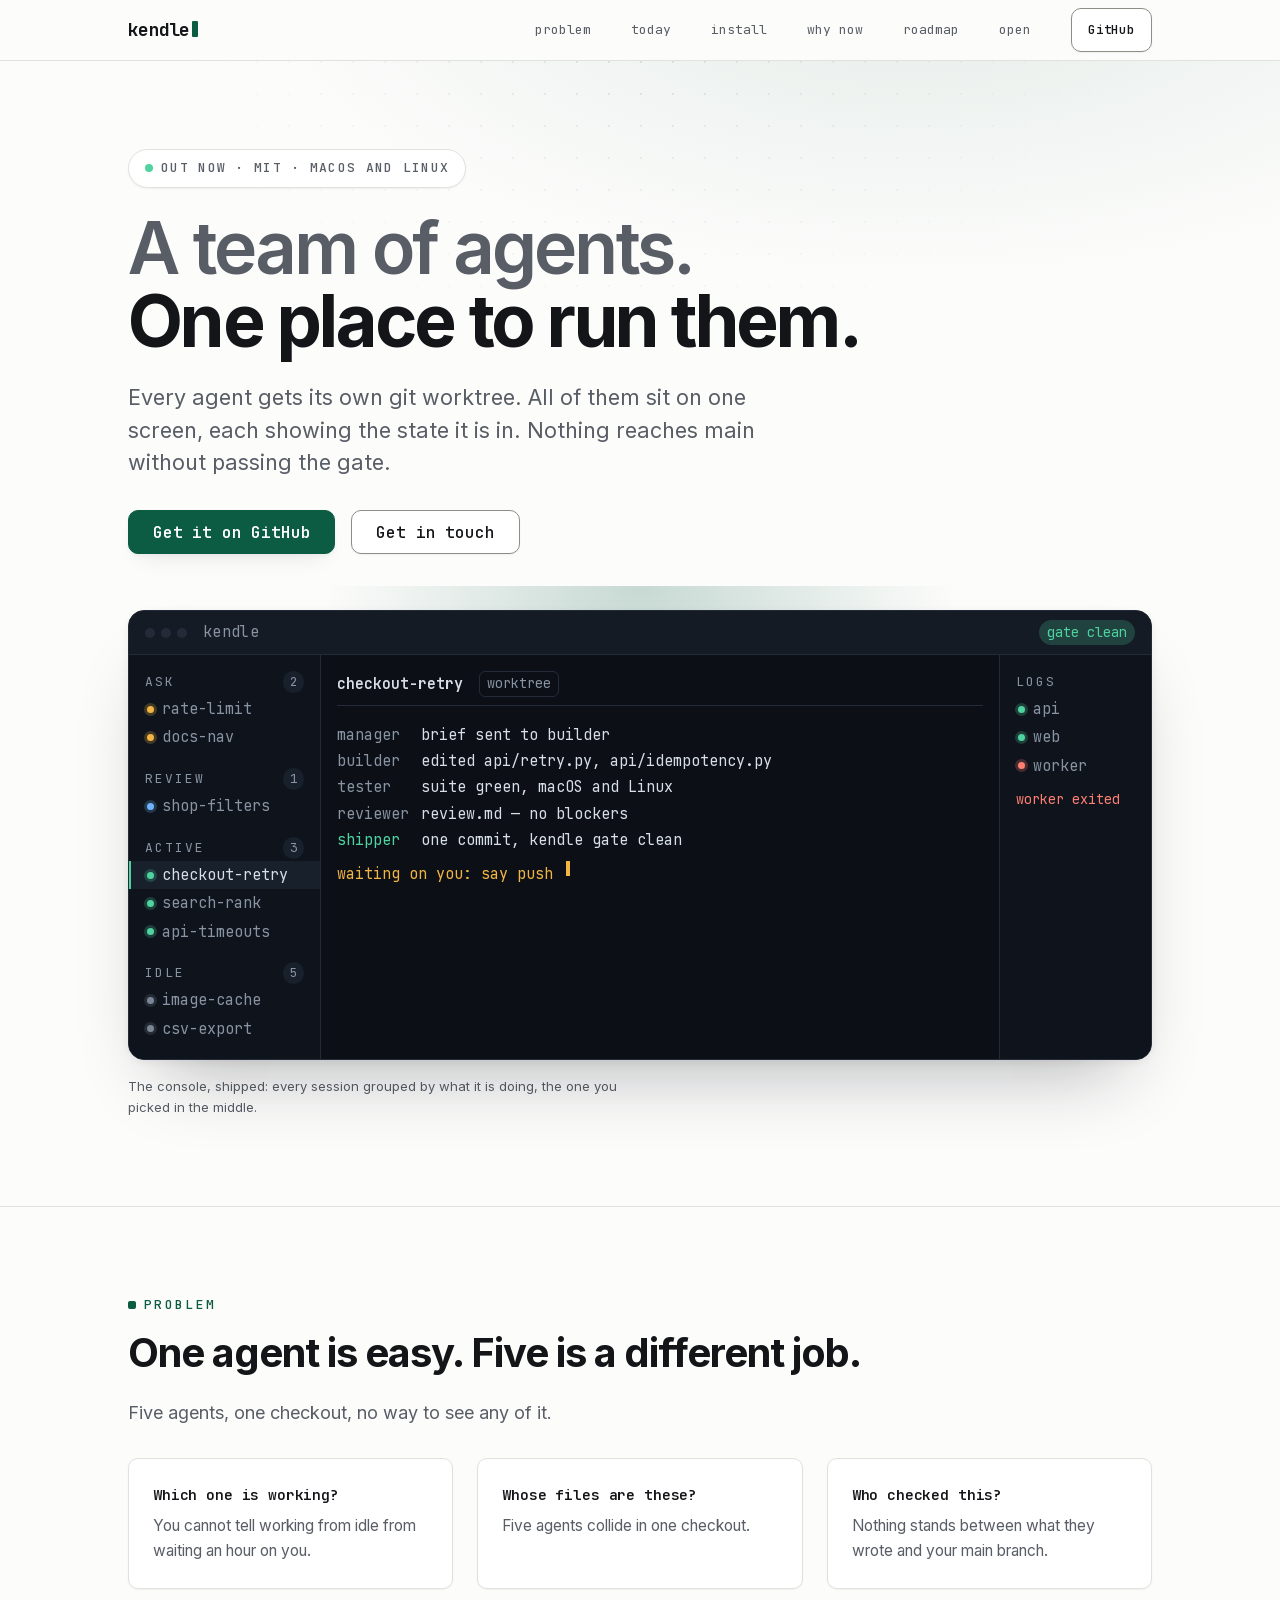
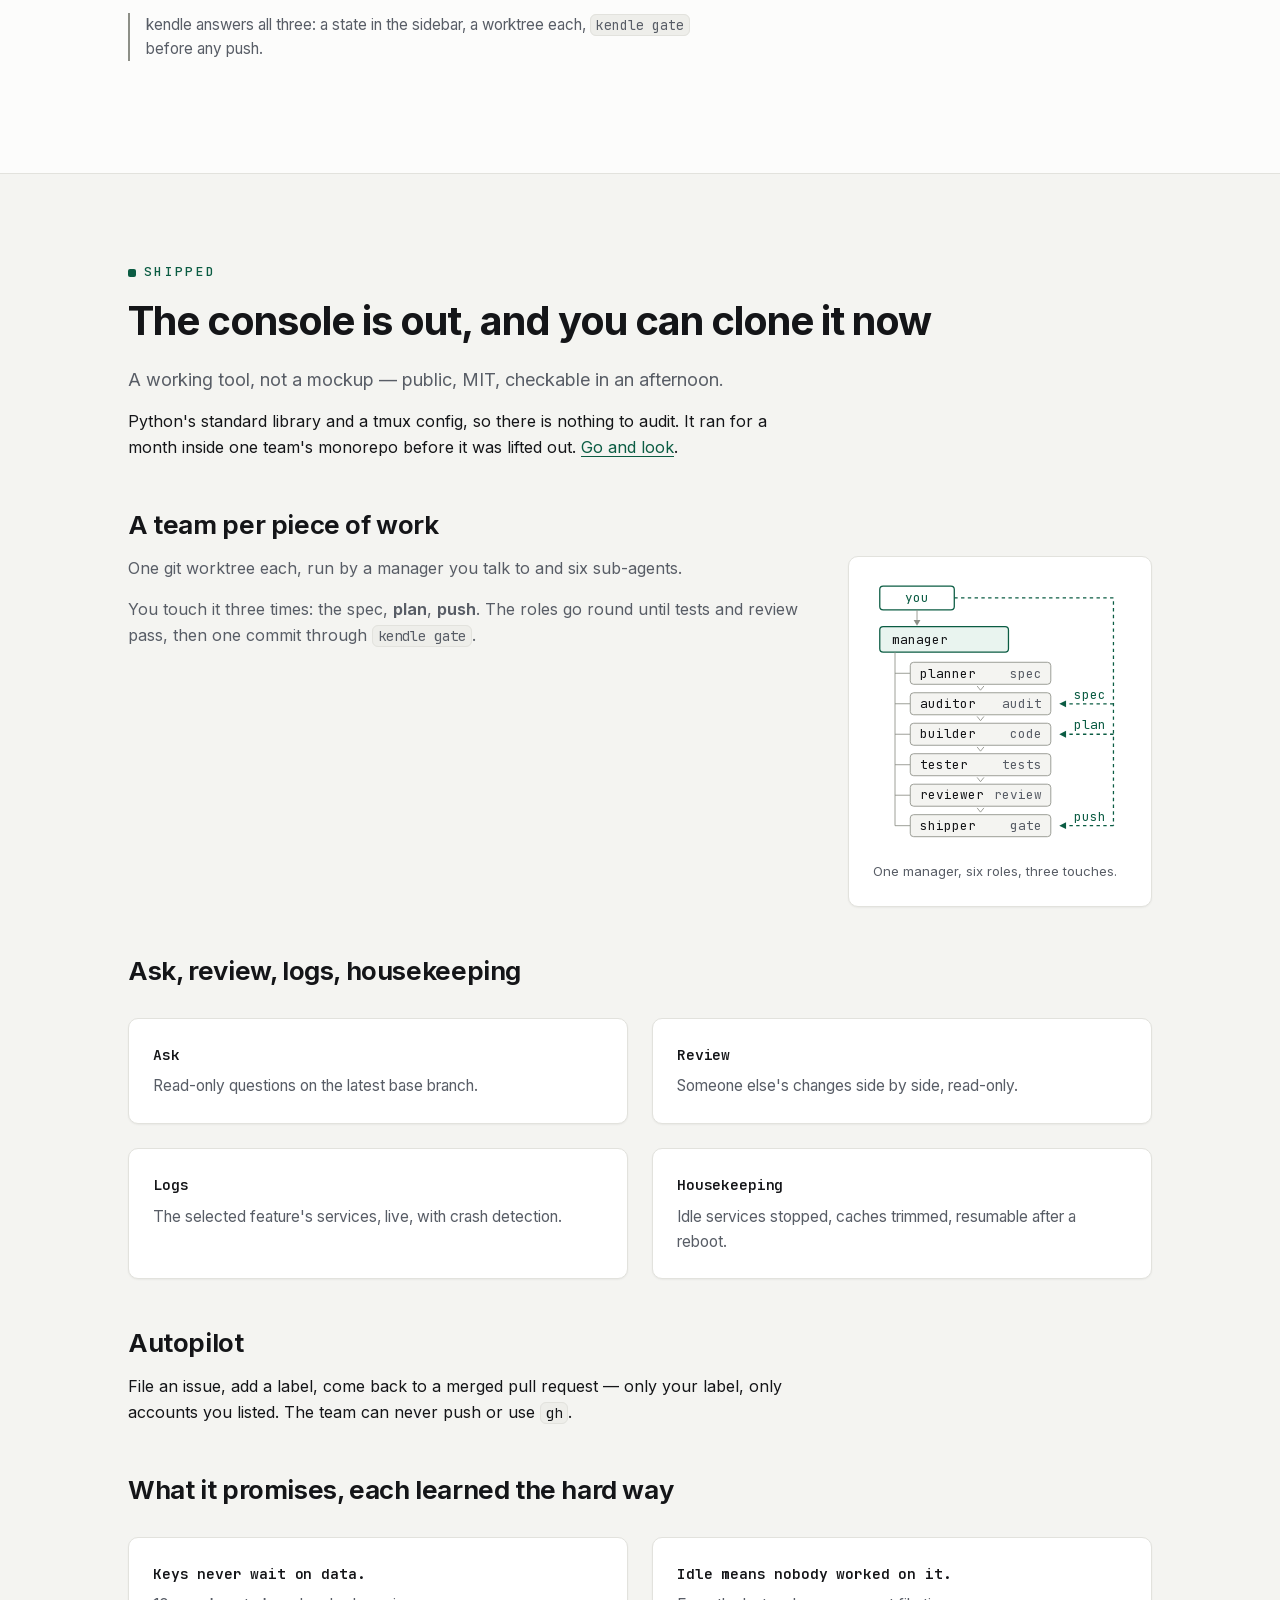
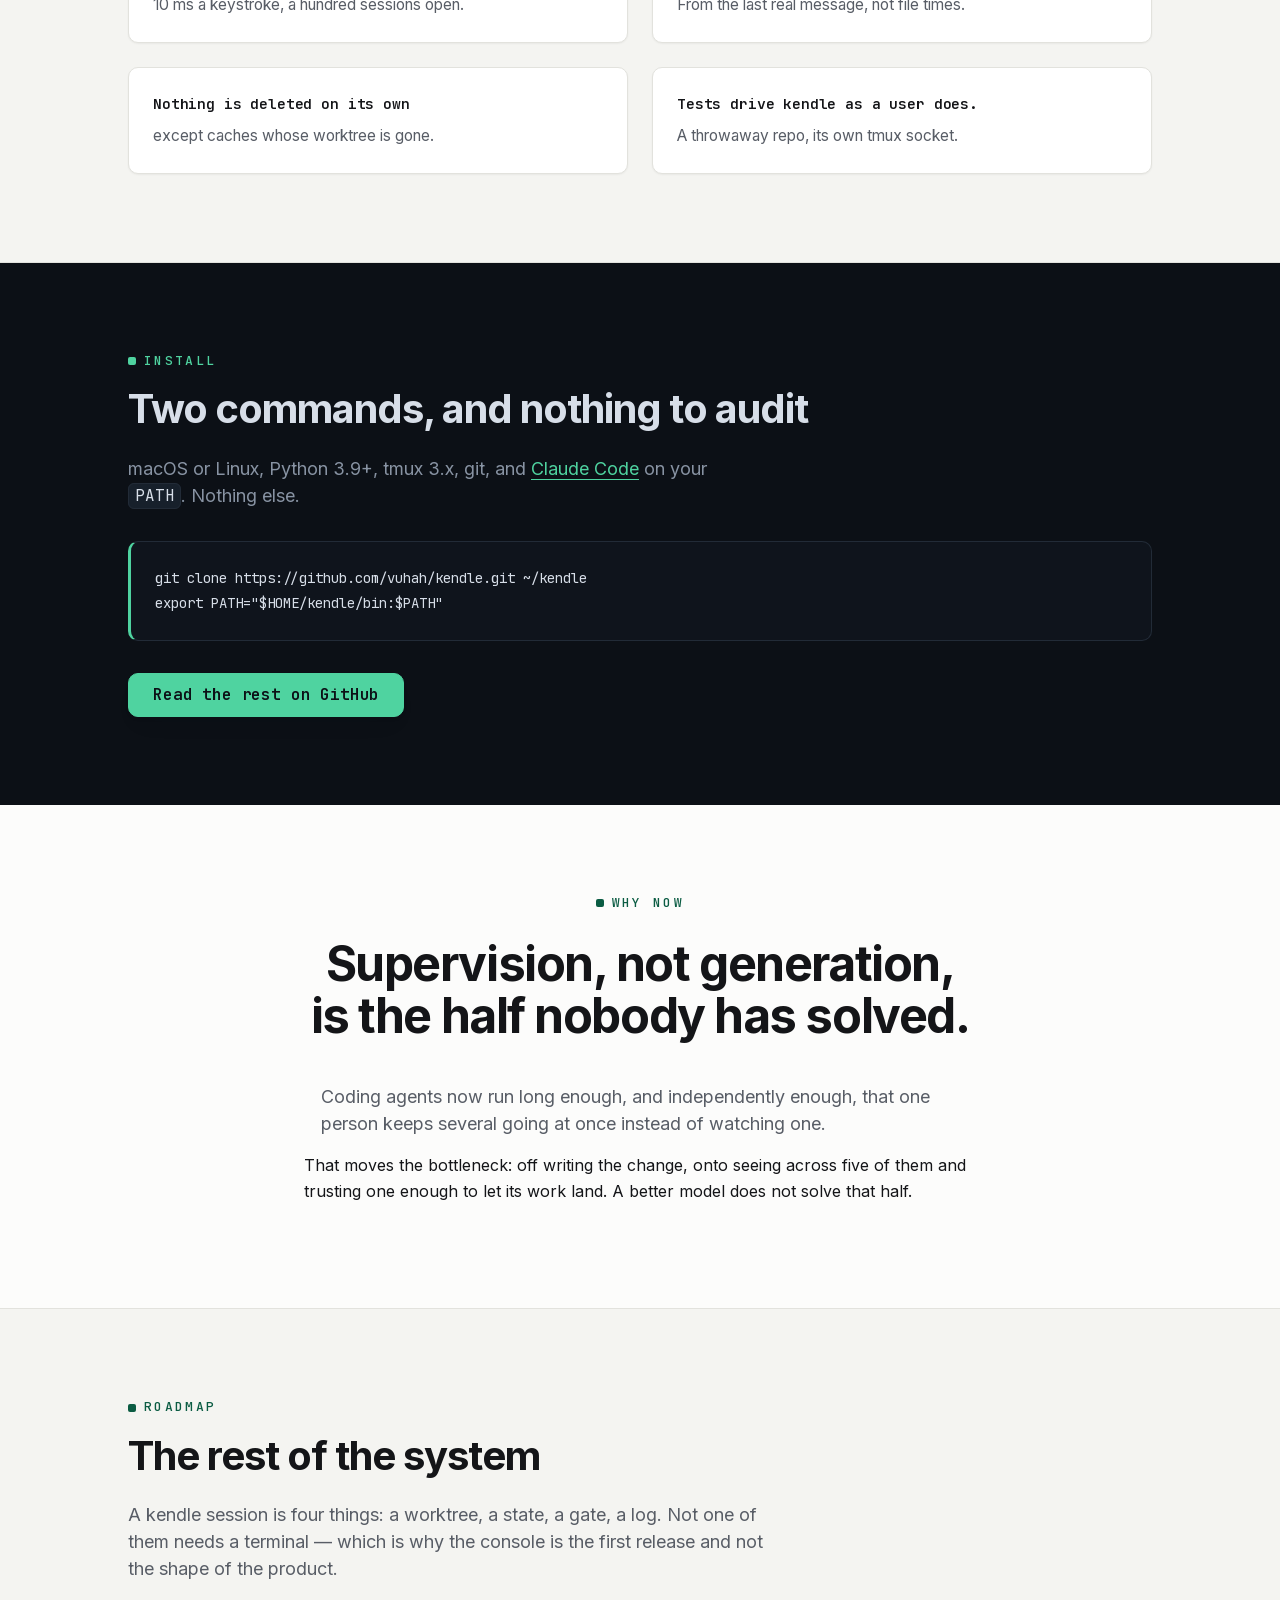
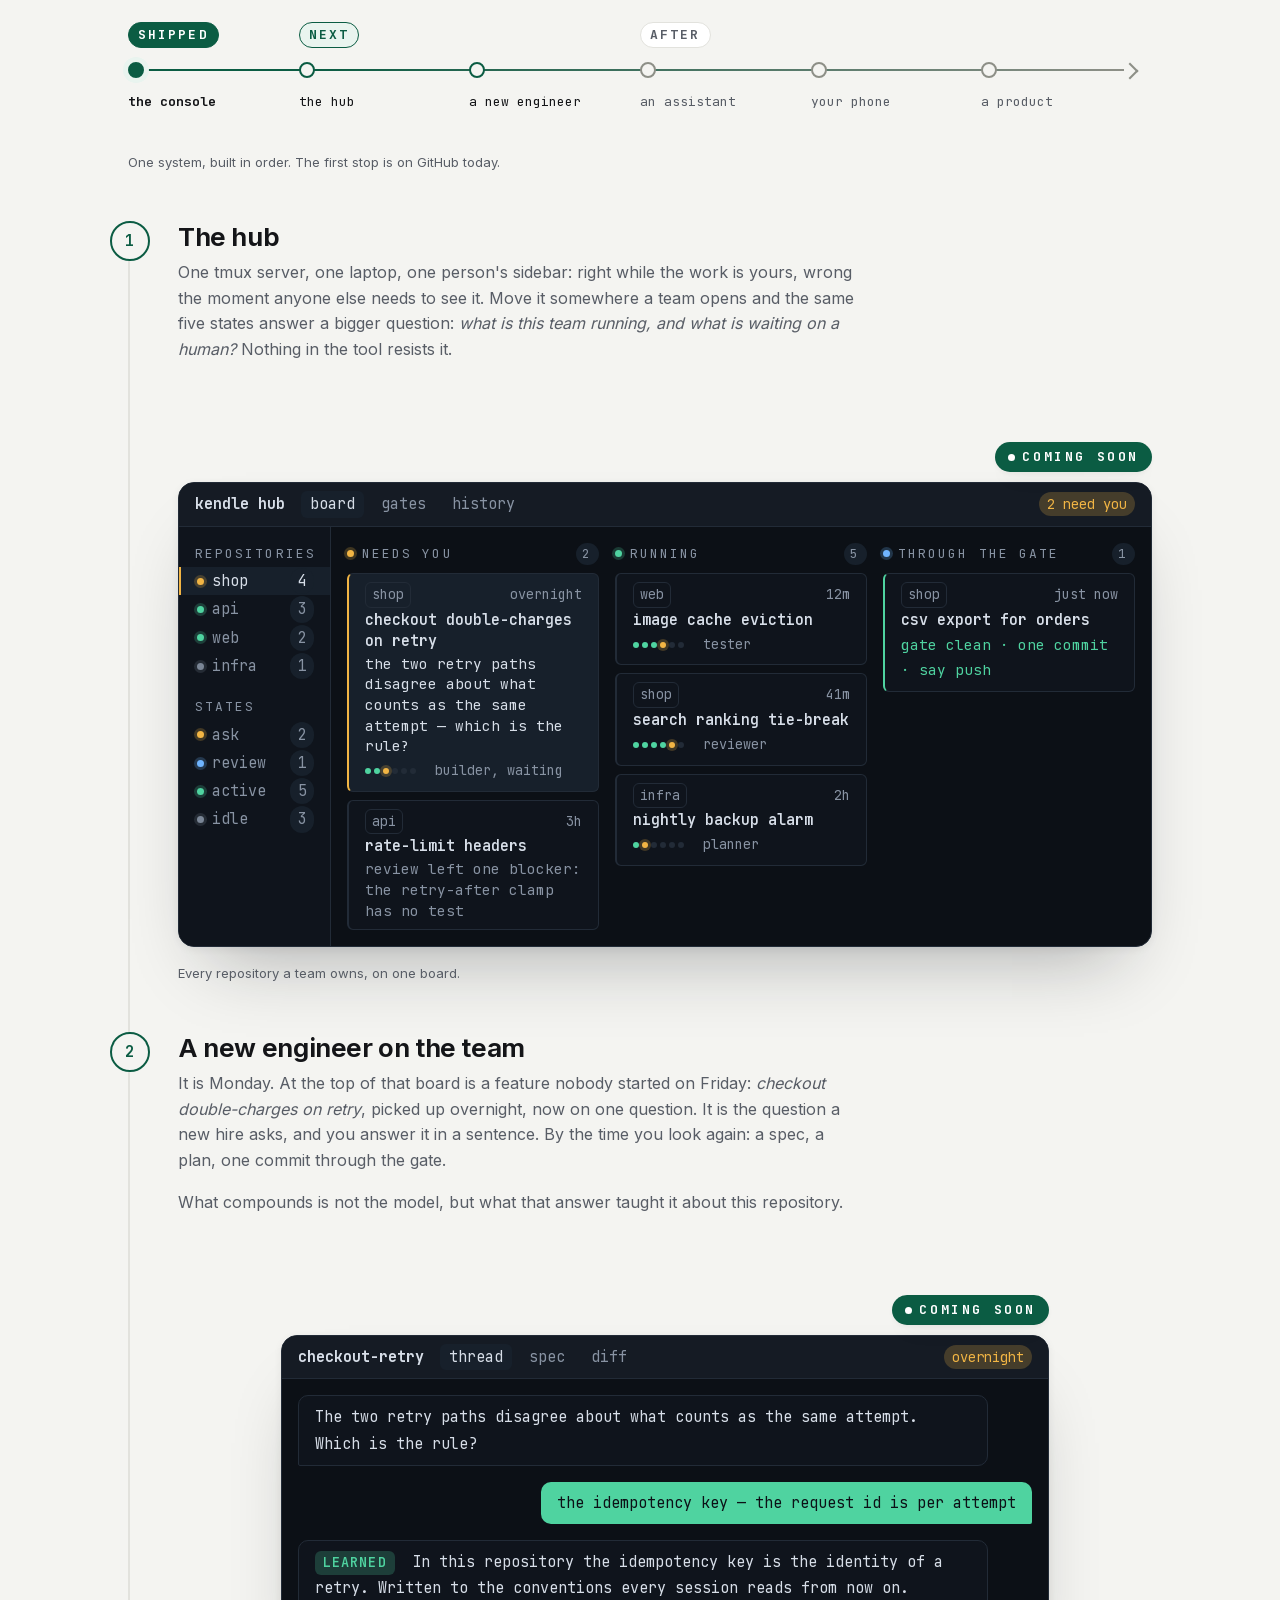
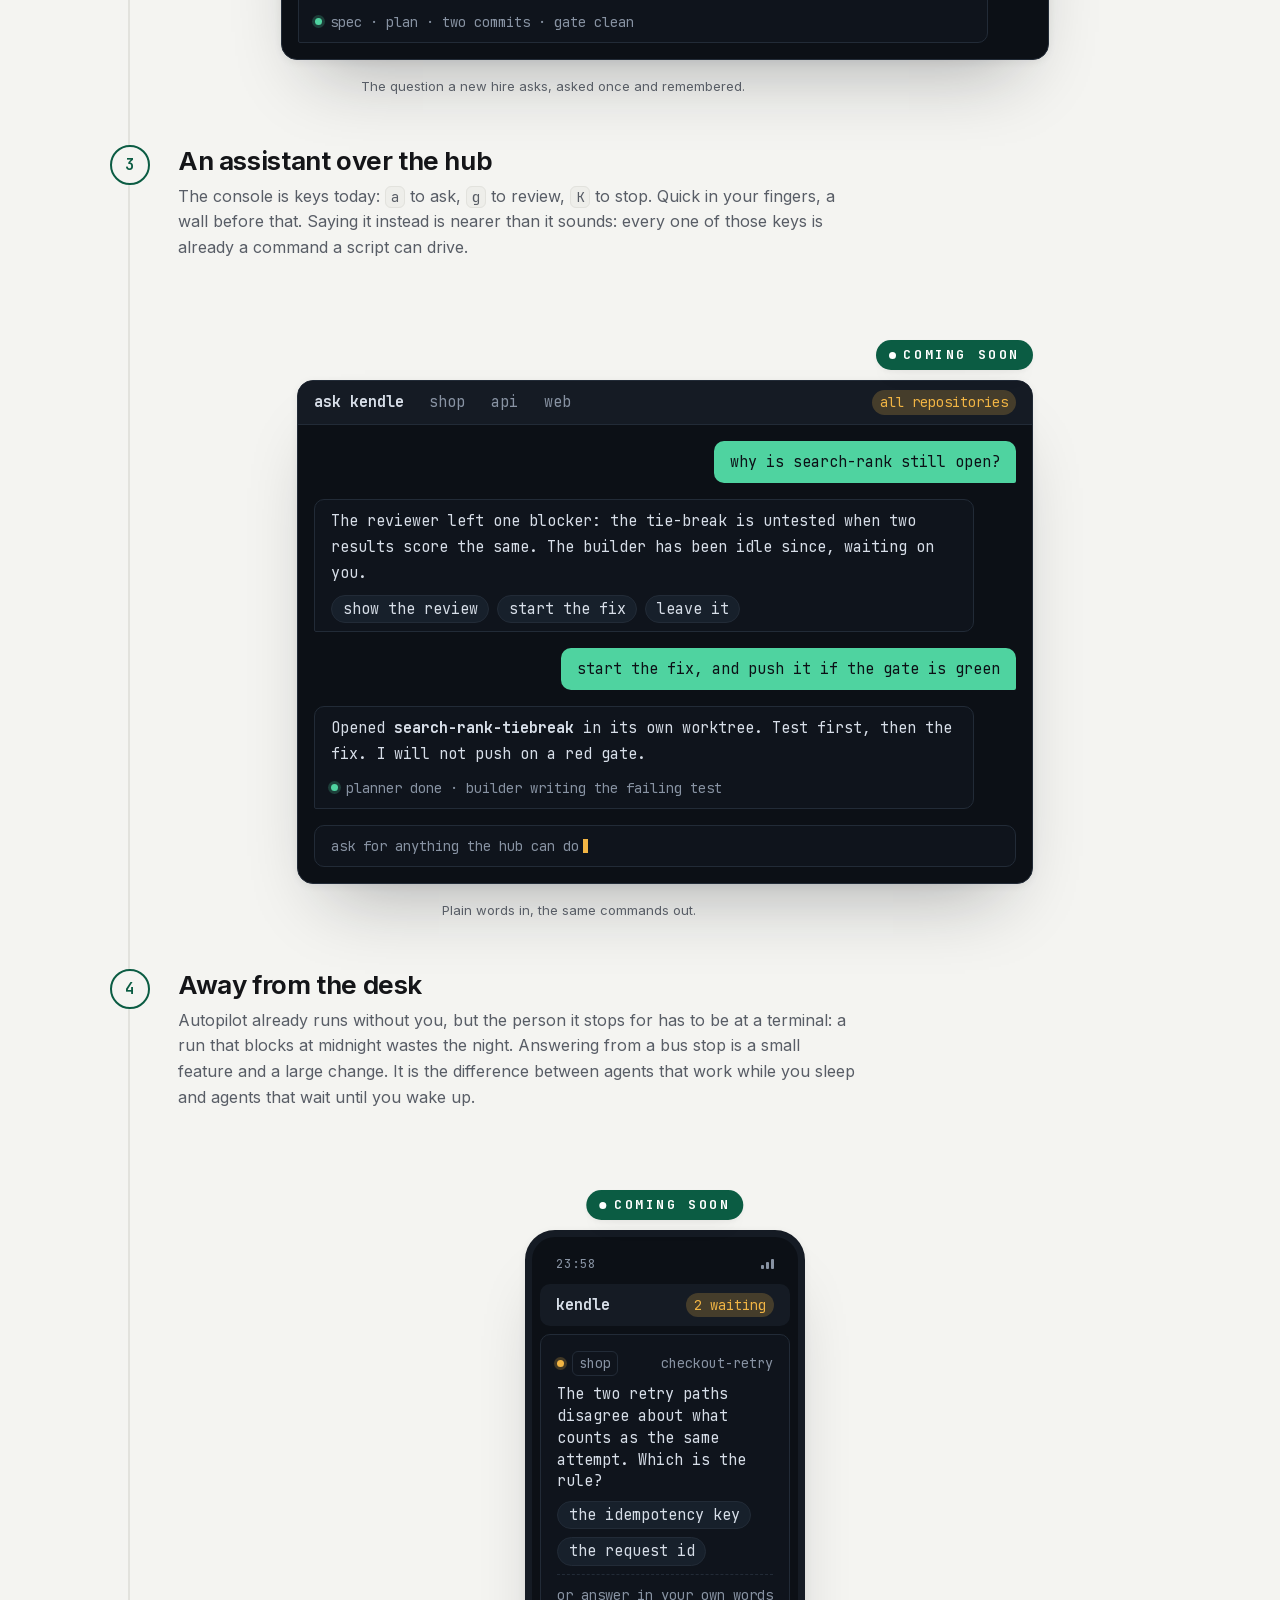
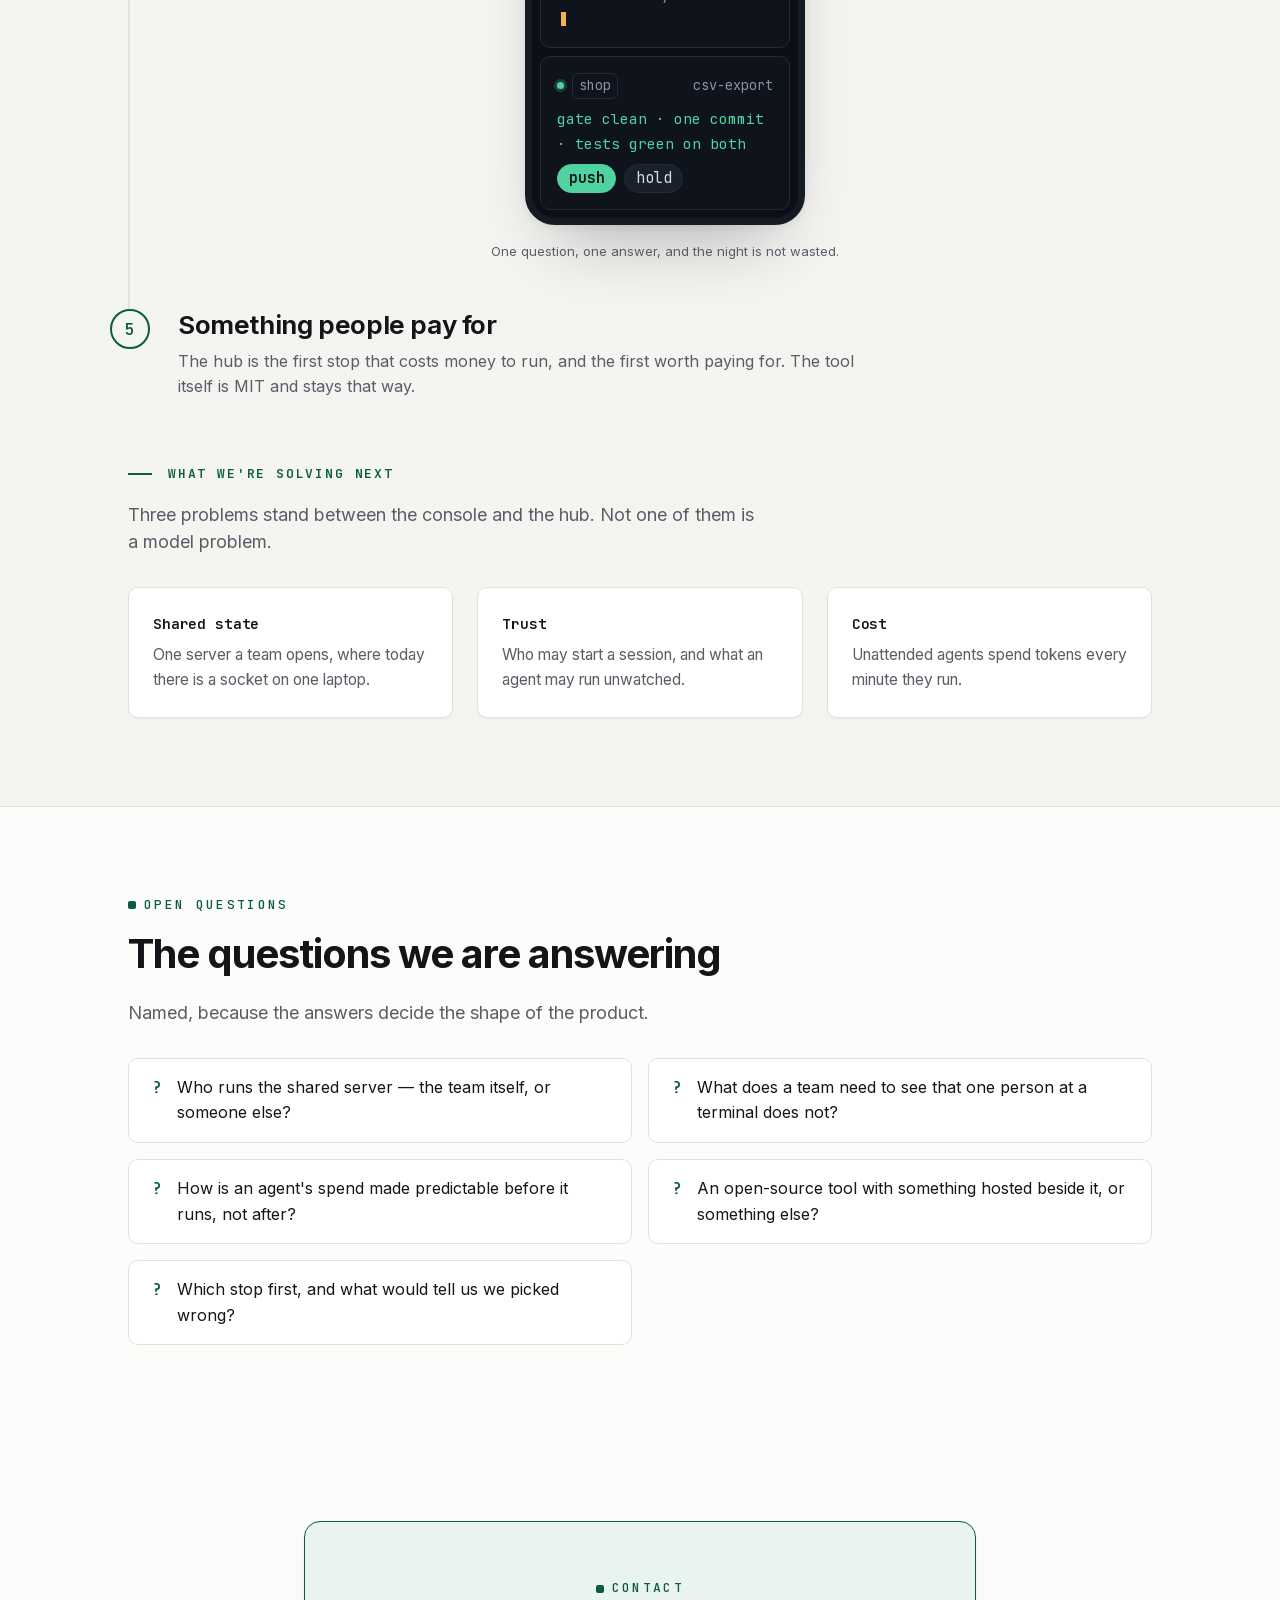
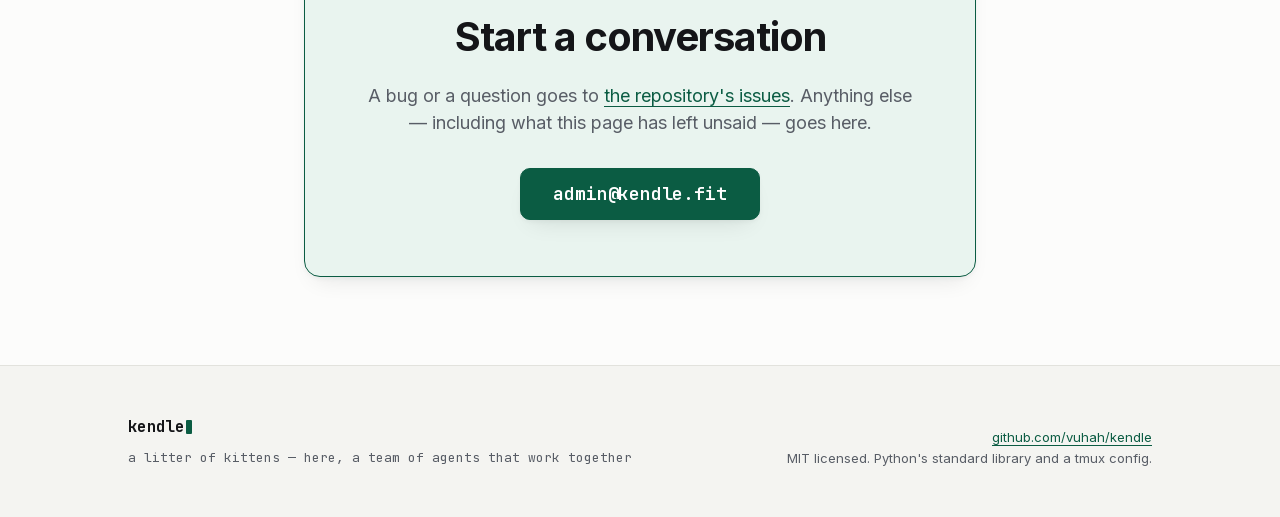
==== commit ddfad64a: "The launch page reads as one system built in order, not a tool explaining itself The page kept annou" ====
--- a/site/index.html
+++ b/site/index.html
@@ -3,11 +3,11 @@
 <head>
 <meta charset="utf-8">
 <meta name="viewport" content="width=device-width, initial-scale=1">
-<title>kendle - one terminal screen for a team of agents</title>
-<meta name="description" content="kendle runs many Claude Code sessions over one git repo from one screen: a worktree per piece of work, a team of agents, a gate before any push.">
+<title>kendle - run a team of coding agents</title>
+<meta name="description" content="kendle runs a team of coding agents over one git repository: a worktree each, every state on one screen, and a gate before anything reaches main. MIT, out now.">
 <link rel="canonical" href="https://kendle.fit/">
-<meta property="og:title" content="kendle - one terminal screen for a team of agents">
-<meta property="og:description" content="Many Claude Code sessions over one git repository, from a single terminal screen: a worktree per piece of work, a team of agents, and a gate before anything is pushed.">
+<meta property="og:title" content="kendle - run a team of coding agents">
+<meta property="og:description" content="A team of coding agents over one git repository: a worktree each, every state on one screen, and a gate before anything reaches main. The terminal console is out now, MIT.">
 <meta property="og:url" content="https://kendle.fit/">
 <meta property="og:type" content="website">
 <meta property="og:site_name" content="kendle">
@@ -26,7 +26,7 @@
 <a href="#today">today</a>
 <a href="#install">install</a>
 <a href="#why-now">why now</a>
-<a href="#vision">vision</a>
+<a href="#vision">roadmap</a>
 <a href="#open">open</a>
 </nav>
 <a class="cta cta-sm" href="https://github.com/vuhah/kendle">GitHub</a>
@@ -38,9 +38,9 @@
 <section class="hero">
 <div class="wrap">
 
-<p class="eyebrow eyebrow-hero">MIT &middot; Python standard library &middot; macOS and Linux</p>
-<h1>One agent is easy.<br><span class="h1-b">Five is a different job.</span></h1>
-<p class="lead hero-lead">One terminal screen for all of them: a git worktree each, a team of roles that builds and checks it, a gate before anything reaches main.</p>
+<p class="eyebrow eyebrow-hero">Out now &middot; MIT &middot; macOS and Linux</p>
+<h1>A team of agents.<br><span class="h1-b">One place to run them.</span></h1>
+<p class="lead hero-lead">Every agent gets its own git worktree. All of them sit on one screen, each showing the state it is in. Nothing reaches main without passing the gate.</p>
 <p class="ctas"><a class="cta cta-go" href="https://github.com/vuhah/kendle">Get it on GitHub</a> <a class="cta" href="#contact">Get in touch</a></p>
 
 <div class="console-frame">
@@ -90,7 +90,7 @@
 </div>
 </div>
 </div>
-<p class="caption">Sessions grouped by what they are doing; the one you picked in the middle.</p>
+<p class="caption">The console, shipped: every session grouped by what it is doing, the one you picked in the middle.</p>
 
 </div>
 </section>
@@ -98,7 +98,7 @@
 <section id="problem" class="slab">
 <div class="wrap">
 <p class="eyebrow" aria-hidden="true">problem</p>
-<h2>Where the terminal stops helping</h2>
+<h2>One agent is easy. Five is a different job.</h2>
 <p class="lead">Five agents, one checkout, no way to see any of it.</p>
 <ul class="cards three">
 <li><strong>Which one is working?</strong> You cannot tell working from idle from waiting an hour on you.</li>
@@ -111,10 +111,10 @@
 
 <section id="today" class="slab slab-alt">
 <div class="wrap">
-<p class="eyebrow" aria-hidden="true">today</p>
-<h2>What it does today</h2>
-<p class="lead">Built, public, and checkable in an afternoon.</p>
-<p>MIT, Python's standard library and a tmux config, so there is nothing to audit. Status: young &mdash; a month in one team's monorepo. <a href="https://github.com/vuhah/kendle">Go and look</a>.</p>
+<p class="eyebrow" aria-hidden="true">shipped</p>
+<h2>The console is out, and you can clone it now</h2>
+<p class="lead">A working tool, not a mockup &mdash; public, MIT, checkable in an afternoon.</p>
+<p>Python's standard library and a tmux config, so there is nothing to audit. It ran for a month inside one team's monorepo before it was lifted out. <a href="https://github.com/vuhah/kendle">Go and look</a>.</p>
 <!-- slot: stage - where the project or the company actually is, in plain words -->
 
 <h3>A team per piece of work</h3>
@@ -227,21 +227,20 @@
 
 <section id="vision" class="slab slab-alt">
 <div class="wrap">
-<p class="eyebrow" aria-hidden="true">where it's going</p>
-<h2>A console is the first rung, not the product</h2>
-<p class="notice"><strong>Everything below is a concept.</strong> Drawn, not shipped, and marked on its face. No dates, no roadmap.</p>
-<p class="lead">A kendle session is four things: a worktree, a state, a gate, a log. Not one of them needs a terminal.</p>
-
-<figure class="climb-fig">
-<ol class="climb">
-<li class="is-now"><span class="tread"><span class="tread-n">now</span></span> <span class="climb-name">one terminal</span></li>
-<li><span class="tread"><span class="tread-n">1</span></span> <span class="climb-name">the hub</span></li>
-<li><span class="tread"><span class="tread-n">2</span></span> <span class="climb-name">a new engineer</span></li>
-<li><span class="tread"><span class="tread-n">3</span></span> <span class="climb-name">an assistant</span></li>
-<li><span class="tread"><span class="tread-n">4</span></span> <span class="climb-name">your phone</span></li>
-<li><span class="tread"><span class="tread-n">5</span></span> <span class="climb-name">a product</span></li>
+<p class="eyebrow" aria-hidden="true">roadmap</p>
+<h2>The rest of the system</h2>
+<p class="lead">A kendle session is four things: a worktree, a state, a gate, a log. Not one of them needs a terminal &mdash; which is why the console is the first release and not the shape of the product.</p>
+
+<figure class="track-fig">
+<ol class="track">
+<li class="is-ship lead-stop"><span class="stop-tag">shipped</span> <span class="stop-dot"></span> <span class="stop-name">the console</span></li>
+<li class="is-next lead-stop"><span class="stop-tag">next</span> <span class="stop-dot"></span> <span class="stop-name">the hub</span></li>
+<li class="is-next"><span class="stop-dot"></span> <span class="stop-name">a new engineer</span></li>
+<li class="is-after lead-stop"><span class="stop-tag">after</span> <span class="stop-dot"></span> <span class="stop-name">an assistant</span></li>
+<li class="is-after"><span class="stop-dot"></span> <span class="stop-name">your phone</span></li>
+<li class="is-after"><span class="stop-dot"></span> <span class="stop-name">a product</span></li>
 </ol>
-<figcaption>Step one you can clone today. The five above it are concepts.</figcaption>
+<figcaption>One system, built in order. The first stop is on GitHub today.</figcaption>
 </figure>
 
 <ol class="ladder">
@@ -252,8 +251,8 @@
 <p>One tmux server, one laptop, one person's sidebar: right while the work is yours, wrong the moment anyone else needs to see it. Move it somewhere a team opens and the same five states answer a bigger question: <em>what is this team running, and what is waiting on a human?</em> Nothing in the tool resists it.</p>
 </div>
 <figure class="mock">
-<p class="concept">Concept <span class="concept-x">not built</span></p>
-<div class="shot" role="img" aria-label="Concept, not built: a kendle hub - every repository a team owns down one side, and three columns of features across all of them: the ones waiting on a human answer, the ones running, and one through the gate waiting to be pushed.">
+<p class="soon"><span class="soon-dot" aria-hidden="true"></span>Coming soon</p>
+<div class="shot" role="img" aria-label="Coming soon: a kendle hub - every repository a team owns down one side, and three columns of features across all of them: the ones waiting on a human answer, the ones running, and one through the gate waiting to be pushed.">
 <div class="hub-bar">
 <span class="hub-mark">kendle hub</span>
 <span class="hub-tabs"><span class="hub-tab is-on">board</span><span class="hub-tab">gates</span><span class="hub-tab">history</span></span>
@@ -323,9 +322,32 @@
 
 <li>
 <h3><span class="rung" aria-hidden="true">2</span> A new engineer on the team</h3>
+<div class="vrow">
 <div class="vsay">
-<p>It is Monday. At the top of that board is a feature nobody started on Friday: <em>checkout double-charges on retry</em>, picked up overnight, now on one question. It is the question a new hire asks &mdash; <em>the two retry paths disagree about what counts as the same attempt; which is the rule?</em> &mdash; and you answer it in a sentence. By the time you look again: a spec, a plan, one commit through the gate.</p>
+<p>It is Monday. At the top of that board is a feature nobody started on Friday: <em>checkout double-charges on retry</em>, picked up overnight, now on one question. It is the question a new hire asks, and you answer it in a sentence. By the time you look again: a spec, a plan, one commit through the gate.</p>
 <p>What compounds is not the model, but what that answer taught it about this repository.</p>
+</div>
+<figure class="mock mock-thread">
+<p class="soon"><span class="soon-dot" aria-hidden="true"></span>Coming soon</p>
+<div class="shot" role="img" aria-label="Coming soon: the Monday thread on one feature - the agent asks which of two disagreeing retry paths defines the same attempt, you answer in one sentence, it writes the rule into the repository's conventions for the next session, and under that a spec, a plan, two commits and a clean gate.">
+<div class="hub-bar">
+<span class="hub-mark">checkout-retry</span>
+<span class="hub-tabs"><span class="hub-tab is-on">thread</span><span class="hub-tab">spec</span><span class="hub-tab">diff</span></span>
+<span class="hub-chip">overnight</span>
+</div>
+<div class="chat">
+<div class="msg bot">
+<p>The two retry paths disagree about what counts as the same attempt. Which is the rule?</p>
+</div>
+<p class="msg you">the idempotency key &mdash; the request id is per attempt</p>
+<div class="msg bot">
+<p><span class="learn">learned</span> In this repository the idempotency key is the identity of a retry. Written to the conventions every session reads from now on.</p>
+<p class="chat-run"><span class="dot active"></span> spec &middot; plan &middot; two commits &middot; gate clean</p>
+</div>
+</div>
+</div>
+<figcaption>The question a new hire asks, asked once and remembered.</figcaption>
+</figure>
 </div>
 </li>
 
@@ -336,8 +358,8 @@
 <p>The console is keys today: <code>a</code> to ask, <code>g</code> to review, <code>K</code> to stop. Quick in your fingers, a wall before that. Saying it instead is nearer than it sounds: every one of those keys is already a command a script can drive.</p>
 </div>
 <figure class="mock mock-chat">
-<p class="concept">Concept <span class="concept-x">not built</span></p>
-<div class="shot" role="img" aria-label="Concept, not built: an assistant over the hub - someone asks in plain words why a feature is still open, kendle answers with the reviewer's blocker and offers three next moves, and the following sentence starts the fix and sets the condition for pushing it.">
+<p class="soon"><span class="soon-dot" aria-hidden="true"></span>Coming soon</p>
+<div class="shot" role="img" aria-label="Coming soon: an assistant over the hub - someone asks in plain words why a feature is still open, kendle answers with the reviewer's blocker and offers three next moves, and the following sentence starts the fix and sets the condition for pushing it.">
 <div class="hub-bar">
 <span class="hub-mark">ask kendle</span>
 <span class="hub-tabs"><span class="hub-tab">shop</span><span class="hub-tab">api</span><span class="hub-tab">web</span></span>
@@ -369,8 +391,8 @@
 <p>Autopilot already runs without you, but the person it stops for has to be at a terminal: a run that blocks at midnight wastes the night. Answering from a bus stop is a small feature and a large change. It is the difference between agents that work while you sleep and agents that wait until you wake up.</p>
 </div>
 <figure class="mock mock-phone">
-<p class="concept">Concept <span class="concept-x">not built</span></p>
-<div class="shot shot-phone" role="img" aria-label="Concept, not built: kendle on a phone just before midnight - one blocked feature showing the question its agent is stuck on with two one-tap answers, and under it a feature through the gate offering push or hold.">
+<p class="soon"><span class="soon-dot" aria-hidden="true"></span>Coming soon</p>
+<div class="shot shot-phone" role="img" aria-label="Coming soon: kendle on a phone just before midnight - one blocked feature showing the question its agent is stuck on with two one-tap answers, and under it a feature through the gate offering push or hold.">
 <p class="ph-status"><span>23:58</span><span class="ph-bars"><i></i><i></i><i></i></span></p>
 <p class="ph-head"><span class="ph-mark">kendle</span><span class="ph-chip">2 waiting</span></p>
 <div class="ph-card">
@@ -393,26 +415,32 @@
 <li>
 <h3><span class="rung" aria-hidden="true">5</span> Something people pay for</h3>
 <div class="vsay">
-<p>The hub is the first rung that costs money to run and the first worth paying for. No price, no tier, no date: inventing one would be the same lie as inventing a user count. The tool is MIT and stays that way.</p>
+<p>The hub is the first stop that costs money to run, and the first worth paying for. The tool itself is MIT and stays that way.</p>
 </div>
 </li>
 </ol>
 
-<p class="notice"><strong>What would have to be true first.</strong> Three walls, and not one of them is a model problem. <strong>Shared state</strong>: one server two people can open, where today there is a socket on a laptop. <strong>Trust</strong>: who may start a session, and what an agent may run unwatched. <strong>Cost</strong>: unattended agents spend tokens every minute they run.</p>
+<p class="block-h">What we're solving next</p>
+<p class="lead">Three problems stand between the console and the hub. Not one of them is a model problem.</p>
+<ul class="cards three">
+<li><strong>Shared state</strong> One server a team opens, where today there is a socket on one laptop.</li>
+<li><strong>Trust</strong> Who may start a session, and what an agent may run unwatched.</li>
+<li><strong>Cost</strong> Unattended agents spend tokens every minute they run.</li>
+</ul>
 </div>
 </section>
 
 <section id="open" class="slab">
 <div class="wrap">
-<p class="eyebrow" aria-hidden="true">still open</p>
-<h2>What we do not know yet</h2>
-<p class="lead">Questions, not an order of work.</p>
+<p class="eyebrow" aria-hidden="true">open questions</p>
+<h2>The questions we are answering</h2>
+<p class="lead">Named, because the answers decide the shape of the product.</p>
 <ul class="questions">
-<li>Where does the shared state live, and who runs it?</li>
-<li>Who may start a session, and what may an agent run unwatched?</li>
-<li>How does the cost of unattended agents stay predictable?</li>
+<li>Who runs the shared server &mdash; the team itself, or someone else?</li>
+<li>What does a team need to see that one person at a terminal does not?</li>
+<li>How is an agent's spend made predictable before it runs, not after?</li>
 <li>An open-source tool with something hosted beside it, or something else?</li>
-<li>Which rung first, and what would tell us we picked wrong?</li>
+<li>Which stop first, and what would tell us we picked wrong?</li>
 </ul>
 </div>
 </section>
@@ -436,7 +464,7 @@
 <div class="wrap foot-in">
 <div>
 <p class="mark mark-sm">kendle</p>
-<p class="gloss">a litter of kittens &mdash; here, a small team of agents that work together</p>
+<p class="gloss">a litter of kittens &mdash; here, a team of agents that work together</p>
 </div>
 <p class="fine"><a href="https://github.com/vuhah/kendle">github.com/vuhah/kendle</a><br>MIT licensed. Python's standard library and a tmux config.</p>
 </div>
--- a/site/style.css
+++ b/site/style.css
@@ -67,7 +67,7 @@
   --mono: "JetBrains Mono var", ui-monospace, SFMono-Regular, Menlo, Consolas, "DejaVu Sans Mono", monospace;
 
   /* Light. Warm paper, ink, and the console's own "working" green as the one accent. Every pair
-     below was measured: text 17.8:1, muted 6.5:1, accent 7.8:1, warn 5.8:1 on their backgrounds,
+     below was measured: text 17.8:1, muted 6.5:1 and accent 7.8:1 on their backgrounds,
      and --rule-strong, which is the only border that carries meaning, 3.2:1. */
   --bg: #fcfcfb;
   --bg-2: #f4f4f1;
@@ -79,8 +79,6 @@
   --accent: #0b5c43;
   --accent-soft: #e9f4ef;
   --on-accent: #ffffff;
-  --warn: #8a5200;
-  --warn-soft: #fdf3e0;
   --rule: #e2e2dd;
   --rule-strong: #8d8f87;
   --focus: #0b5c43;
@@ -127,8 +125,6 @@
     --accent: #4fd3a0;
     --accent-soft: #122520;
     --on-accent: #06120d;
-    --warn: #f0b429;
-    --warn-soft: #2a2011;
     --rule: #222a35;
     --rule-strong: #6d7988;
     --focus: #4fd3a0;
@@ -761,18 +757,28 @@
 
 /* --- The ladder ------------------------------------------------------------------------------------ */
 
-.notice {
-  background: var(--warn-soft);
-  border: 1px solid var(--warn);
-  border-radius: var(--r2);
-  padding: var(--s3);
-  margin: var(--s4) 0;
-  color: var(--text);
-  font-size: 0.97em;
-  max-width: var(--measure);
-}
-
-.notice strong { color: var(--warn); }
+/* A label for a block that is not a section of its own - the problems closing the roadmap. It is
+   kept out of the heading outline on purpose: the rungs own the h3s in that section. */
+.block-h {
+  display: flex;
+  align-items: center;
+  gap: var(--s2);
+  margin: var(--s8) 0 var(--s2);
+  font-family: var(--mono);
+  font-size: var(--f--1);
+  font-weight: 600;
+  letter-spacing: 0.14em;
+  text-transform: uppercase;
+  color: var(--accent);
+}
+
+.block-h::before {
+  content: "";
+  flex: none;
+  width: 1.5rem;
+  height: 2px;
+  background: var(--accent);
+}
 
 .ladder {
   list-style: none;
@@ -812,61 +818,109 @@
   font-weight: 600;
 }
 
-/* --- The climb: six rungs as one picture --------------------------------------------------- */
-
-/* The whole argument of the vision section in one graphic. On a phone it is a numbered strip,
-   because a staircase needs width before it reads as one; from 48rem up the treads rise. */
-.climb-fig { margin: var(--s5) 0 0; }
-
-.climb {
+/* --- The track: the roadmap as six stops on one rail ---------------------------------------- */
+
+/* Six stops, one rail, three phases: shipped, next, after. The rail is drawn from the accent at
+   the shipped end to the quiet rule colour at the far end, so the eye travels forward along it.
+   On a phone it runs down the page; from 48rem up it runs across and ends in an arrow. */
+.track-fig { margin: var(--s5) 0 0; }
+
+.track {
+  position: relative;
   list-style: none;
   display: grid;
-  gap: 2px;
+  gap: 0;
   padding: 0;
   margin: 0;
   max-width: none;
 }
 
-.climb li {
+/* The rail itself, behind the stops. */
+.track::before {
+  content: "";
+  position: absolute;
+  left: 7px;
+  top: 0.9rem;
+  bottom: 0.9rem;
+  width: 2px;
+  background: linear-gradient(180deg, var(--accent) 18%, var(--rule-strong));
+}
+
+.track li {
+  position: relative;
   display: flex;
   align-items: center;
   gap: var(--s2);
   margin: 0;
-  padding: 2px 0;
-}
-
-.tread {
-  display: grid;
-  place-items: center;
-  flex: none;
-  min-width: 2.5rem;
-  padding: 0.2em 0.6em;
+  padding: 0.2rem 0;
+}
+
+/* Only the first stop of each phase is labelled; the label sits above the stop so the six stops
+   stay evenly spaced whether or not they carry one. */
+.track .lead-stop { margin-top: var(--s5); }
+
+.track .lead-stop:first-child { margin-top: 0; }
+
+.stop-tag {
+  position: absolute;
+  left: 1.5rem;
+  top: -1.5rem;
+  padding: 0.1em 0.7em;
   font-family: var(--mono);
   font-size: var(--f--1);
-  font-weight: 600;
-  letter-spacing: 0.04em;
+  font-weight: 700;
+  letter-spacing: 0.16em;
+  text-transform: uppercase;
+  color: var(--muted);
+  background: var(--surface);
+  border: 1px solid var(--rule);
+  border-radius: 999px;
+}
+
+.is-ship .stop-tag {
+  color: var(--on-accent);
+  background: var(--accent);
+  border-color: var(--accent);
+}
+
+.is-next .stop-tag {
   color: var(--accent);
   background: var(--accent-soft);
-  border: 1px dashed var(--accent);
-  border-radius: var(--r1);
-}
-
-/* The one rung that exists is the only solid block on the graphic. */
-.climb .is-now .tread {
-  color: var(--on-accent);
+  border-color: var(--accent);
+}
+
+.stop-dot {
+  position: relative;
+  z-index: 1;
+  flex: none;
+  width: 16px;
+  height: 16px;
+  border-radius: 50%;
+  background: var(--bg-2);
+  border: 2px solid var(--rule-strong);
+}
+
+/* What is built is the one filled stop, and it is lit rather than shrunk beside the rest. */
+.is-ship .stop-dot {
   background: var(--accent);
-  border-style: solid;
-}
-
-.climb-name {
+  border-color: var(--accent);
+  box-shadow: 0 0 0 5px var(--accent-soft);
+}
+
+.is-next .stop-dot { border-color: var(--accent); }
+
+.stop-name {
   font-family: var(--mono);
   font-size: var(--f--1);
+  line-height: 1.3;
   color: var(--muted);
 }
 
-.climb .is-now .climb-name { color: var(--text); }
-
-.climb-fig figcaption,
+.is-ship .stop-name { color: var(--text); font-weight: 700; }
+
+.is-next .stop-name { color: var(--text); }
+
+.track-fig figcaption,
 .mock figcaption {
   color: var(--muted);
   font-size: var(--f--1);
@@ -874,19 +928,19 @@
   max-width: var(--measure);
 }
 
-/* --- The concept shots ---------------------------------------------------------------------- */
-
-/* Each unbuilt future is drawn the way the hero console is drawn - markup and CSS, no image - and
-   each one carries the word CONCEPT on its face. The badge is a sibling of the picture, never a
-   child of it: a role="img" hides its own contents, so a badge inside would be the one thing on
-   the page a screen reader could not hear. Its label repeats the word for the same reason. */
+/* --- The shots of what is coming ---------------------------------------------------------------------- */
+
+/* Each stop still ahead of us is drawn the way the hero console is drawn - markup and CSS, no
+   image - and each one carries COMING SOON on its face. The badge is a sibling of the picture,
+   never a child of it: a role="img" hides its own contents, so a badge inside would be the one
+   thing on the page a screen reader could not hear. Its label opens with the same words. */
 .mock {
   position: relative;
   margin: var(--s5) 0 0;
   padding-top: var(--s5);
 }
 
-.concept {
+.soon {
   position: absolute;
   top: 0;
   right: 0;
@@ -894,10 +948,10 @@
   white-space: nowrap;
   display: inline-flex;
   align-items: center;
-  gap: var(--s2);
+  gap: 0.6em;
   margin: 0;
   max-width: none;
-  padding: 0.3em 0.9em;
+  padding: 0.35em 1em;
   font-family: var(--mono);
   font-size: var(--f--1);
   font-weight: 700;
@@ -909,37 +963,59 @@
   box-shadow: var(--shadow-m);
 }
 
-.mock-phone .concept { right: auto; left: 50%; transform: translateX(-50%); }
-
-.concept-x {
-  padding-left: var(--s2);
-  border-left: 1px solid var(--on-accent);
-  font-weight: 400;
-  letter-spacing: 0.08em;
+.mock-phone .soon { right: auto; left: 50%; transform: translateX(-50%); }
+
+/* The light that says work is under way, rather than a warning triangle that says it is not. */
+.soon-dot {
+  width: 7px;
+  height: 7px;
+  border-radius: 50%;
+  background: var(--on-accent);
 }
 
 .vrow { display: grid; gap: var(--s4); }
 
-/* A conversation and a phone are narrow things; at desk width they are centred under the prose
-   rather than stretched to the column. */
-.mock-chat { max-width: 42rem; }
-
-.mock-phone { max-width: 26rem; }
-
+/* A thread, a conversation and a phone are narrow things; at desk width they are centred under
+   the prose rather than stretched to the column. */
+.mock-thread { max-width: 48rem; }
+
+.mock-chat { max-width: 46rem; }
+
+.mock-phone { max-width: 28rem; }
+
+.mock-thread,
 .mock-chat,
 .mock-phone { margin-left: auto; margin-right: auto; }
 
+.mock-thread figcaption,
 .mock-chat figcaption,
 .mock-phone figcaption { text-align: center; }
 
+/* What the agent took away from the answer, marked so it reads as the point of the picture. */
+.learn {
+  display: inline-block;
+  margin-right: 0.6em;
+  padding: 0 0.6em;
+  border-radius: var(--r1);
+  background: var(--halo-active);
+  color: var(--st-active);
+  font-weight: 600;
+  letter-spacing: 0.08em;
+  text-transform: uppercase;
+  font-size: 0.9em;
+}
+
 .vsay p { color: var(--muted); }
 
 .vsay p:last-child { margin-bottom: 0; }
 
 /* --- The hub ---------------------------------------------------------------------------------- */
 
+/* The title bar wraps rather than being clipped: at 320 pixels a long feature name and its chip
+   do not fit on one line, and a mockup here scales, it never scrolls. */
 .hub-bar {
   display: flex;
+  flex-wrap: wrap;
   align-items: center;
   gap: var(--s2);
   padding: var(--s1) var(--s2);
@@ -1393,39 +1469,44 @@
 
   .hub-tabs { display: flex; }
 
-  /* There is room for the staircase: the treads rise off one ground line, the only solid one
-     already built, and the label under each is what the rung is called further down the page. */
-  .climb { grid-template-columns: repeat(6, minmax(0, 1fr)); gap: 3px; }
-
-  .climb li {
+  /* There is room for the rail to run across: six evenly spaced stops, the phase label above the
+     first of each, and an arrowhead past the last one so the line reads as going somewhere. */
+  .track { grid-template-columns: repeat(6, minmax(0, 1fr)); }
+
+  .track::before {
+    left: 8px;
+    right: 1.75rem;
+    top: calc(var(--s5) + 7px);
+    bottom: auto;
+    width: auto;
+    height: 2px;
+    background: linear-gradient(90deg, var(--accent) 18%, var(--rule-strong));
+  }
+
+  .track::after {
+    content: "";
+    position: absolute;
+    right: 1rem;
+    top: calc(var(--s5) + 3px);
+    width: 10px;
+    height: 10px;
+    border-top: 2px solid var(--rule-strong);
+    border-right: 2px solid var(--rule-strong);
+    transform: rotate(45deg);
+  }
+
+  .track li {
     flex-direction: column;
-    align-items: stretch;
-    justify-content: flex-end;
-    gap: 0;
-    padding: 0;
+    align-items: flex-start;
+    gap: var(--s2);
+    padding: var(--s5) var(--s3) 0 0;
   }
 
-  .tread {
-    min-width: 0;
-    padding: var(--s1);
-    border-bottom: 0;
-    border-radius: var(--r2) var(--r2) 0 0;
-  }
-
-  .climb li:nth-child(1) .tread { height: 2.75rem; }
-  .climb li:nth-child(2) .tread { height: 3.75rem; }
-  .climb li:nth-child(3) .tread { height: 4.75rem; }
-  .climb li:nth-child(4) .tread { height: 5.75rem; }
-  .climb li:nth-child(5) .tread { height: 6.75rem; }
-  .climb li:nth-child(6) .tread { height: 7.75rem; }
-
-  .climb-name {
-    min-height: 3.25rem;
-    padding: var(--s2) var(--s1) 0;
-    line-height: 1.3;
-    text-align: center;
-    border-top: 2px solid var(--rule-strong);
-  }
+  .track .lead-stop { margin-top: 0; }
+
+  .stop-tag { left: 0; top: 0; }
+
+  .stop-name { min-height: 2.6rem; }
 }
 
 @media (min-width: 64rem) {
@@ -1447,6 +1528,12 @@
 
   .hub-col:nth-child(3) { display: block; }
 
+  /* At desk width the pictures are the argument, so they get the room to be read rather than
+     glanced at. */
+  .console,
+  .shot { font-size: 0.9375em; }
+
+  .mock { margin-top: var(--s6); }
 }
 
 /* --- Motion, for readers who have not asked for stillness ------------------------------------------------ */
